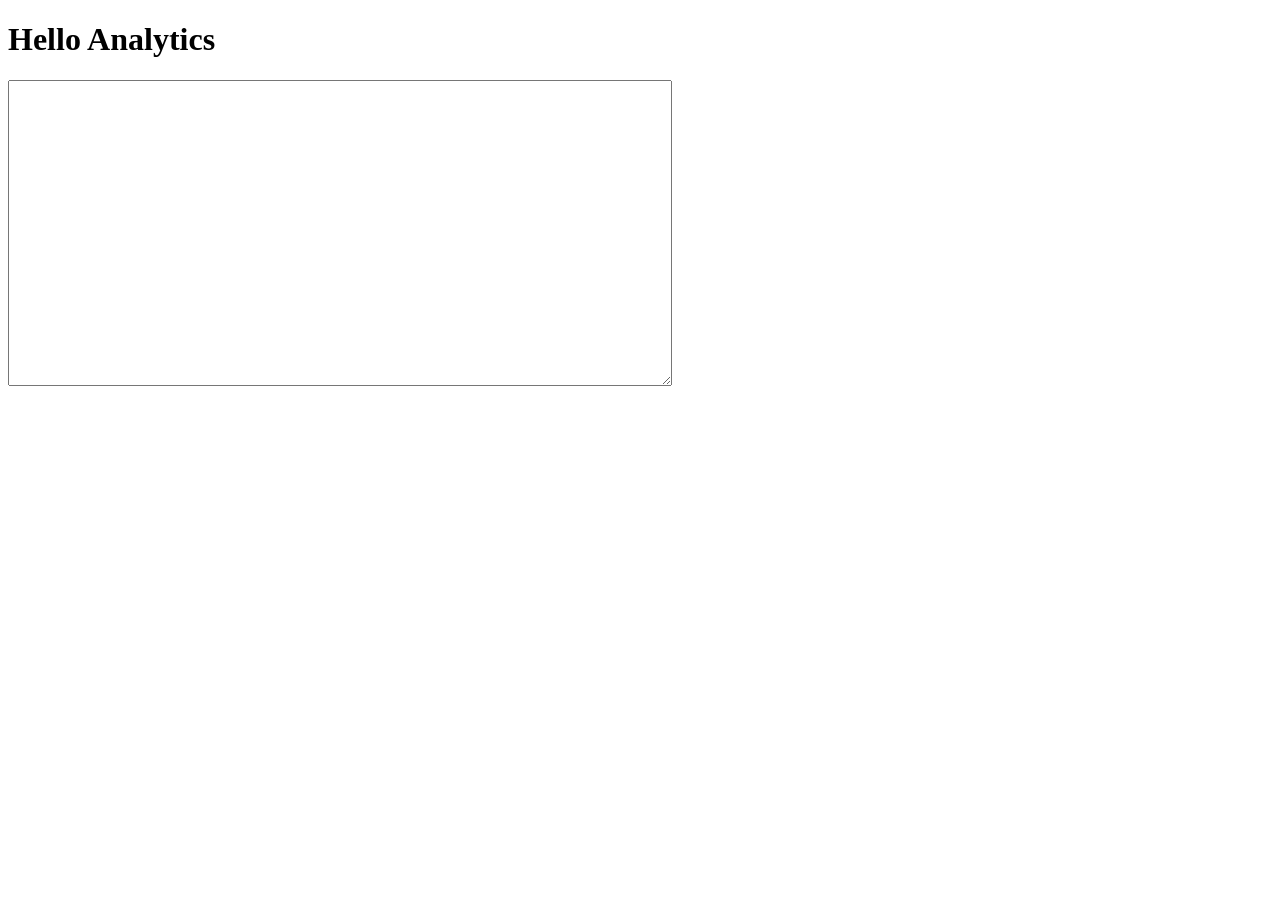
==== index.html @ 00605a52 "change to index" ====
<!DOCTYPE html>
<html>
<head>
  <meta charset="utf-8">
  <title>Hello Analytics - A quickstart guide for JavaScript</title>
</head>
<body>

<button id="auth-button" hidden>Authorize</button>

<h1>Hello Analytics</h1>

<textarea cols="80" rows="20" id="query-output"></textarea>

<script>

  // Replace with your client ID from the developer console.
  var CLIENT_ID = '<YOUR_CLIENT_ID>';

  // Set authorized scope.
  var SCOPES = ['https://www.googleapis.com/auth/analytics.readonly'];


  function authorize(event) {
    // Handles the authorization flow.
    // `immediate` should be false when invoked from the button click.
    var useImmdiate = event ? false : true;
    var authData = {
      client_id: CLIENT_ID,
      scope: SCOPES,
      immediate: useImmdiate
    };

    gapi.auth.authorize(authData, function(response) {
      var authButton = document.getElementById('auth-button');
      if (response.error) {
        authButton.hidden = false;
      }
      else {
        authButton.hidden = true;
        queryAccounts();
      }
    });
  }


function queryAccounts() {
  // Load the Google Analytics client library.
  gapi.client.load('analytics', 'v3').then(function() {

    // Get a list of all Google Analytics accounts for this user
    gapi.client.analytics.management.accounts.list().then(handleAccounts);
  });
}


function handleAccounts(response) {
  // Handles the response from the accounts list method.
  if (response.result.items && response.result.items.length) {
    // Get the first Google Analytics account.
    var firstAccountId = response.result.items[0].id;

    // Query for properties.
    queryProperties(firstAccountId);
  } else {
    console.log('No accounts found for this user.');
  }
}


function queryProperties(accountId) {
  // Get a list of all the properties for the account.
  gapi.client.analytics.management.webproperties.list(
      {'accountId': accountId})
    .then(handleProperties)
    .then(null, function(err) {
      // Log any errors.
      console.log(err);
  });
}


function handleProperties(response) {
  // Handles the response from the webproperties list method.
  if (response.result.items && response.result.items.length) {

    // Get the first Google Analytics account
    var firstAccountId = response.result.items[0].accountId;

    // Get the first property ID
    var firstPropertyId = response.result.items[0].id;

    // Query for Views (Profiles).
    queryProfiles(firstAccountId, firstPropertyId);
  } else {
    console.log('No properties found for this user.');
  }
}


function queryProfiles(accountId, propertyId) {
  // Get a list of all Views (Profiles) for the first property
  // of the first Account.
  gapi.client.analytics.management.profiles.list({
      'accountId': accountId,
      'webPropertyId': propertyId
  })
  .then(handleProfiles)
  .then(null, function(err) {
      // Log any errors.
      console.log(err);
  });
}


function handleProfiles(response) {
  // Handles the response from the profiles list method.
  if (response.result.items && response.result.items.length) {
    // Get the first View (Profile) ID.
    var firstProfileId = response.result.items[0].id;

    // Query the Core Reporting API.
    queryCoreReportingApi(firstProfileId);
  } else {
    console.log('No views (profiles) found for this user.');
  }
}


function queryCoreReportingApi(profileId) {
  // Query the Core Reporting API for the number sessions for
  // the past seven days.
  gapi.client.analytics.data.ga.get({
    'ids': 'ga:' + profileId,
    'start-date': '7daysAgo',
    'end-date': 'today',
    'metrics': 'ga:sessions'
  })
  .then(function(response) {
    var formattedJson = JSON.stringify(response.result, null, 2);
    document.getElementById('query-output').value = formattedJson;
  })
  .then(null, function(err) {
      // Log any errors.
      console.log(err);
  });
}

  // Add an event listener to the 'auth-button'.
  document.getElementById('auth-button').addEventListener('click', authorize);
</script>

<script src="https://apis.google.com/js/client.js?onload=authorize"></script>

</body>
</html>
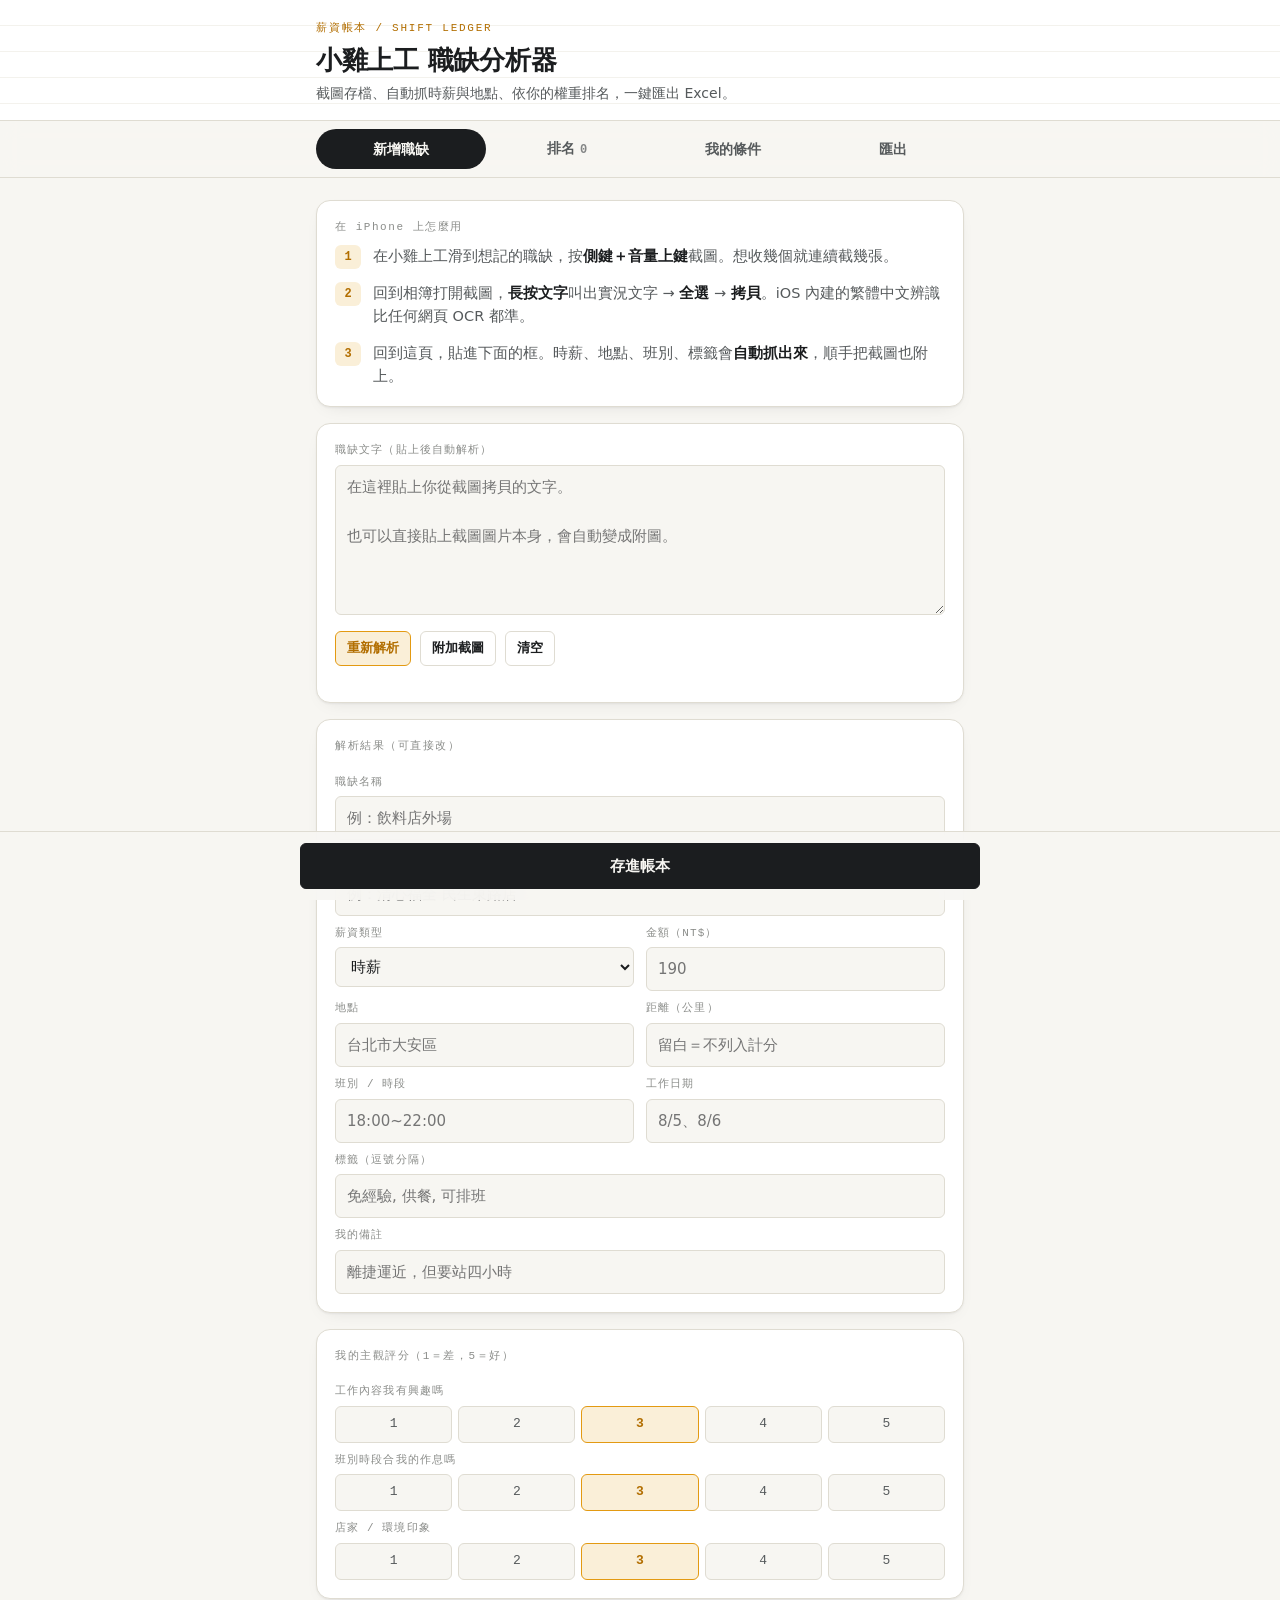
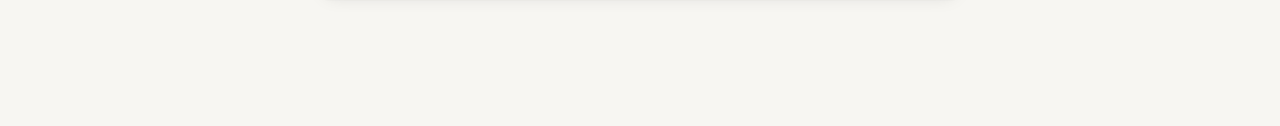
==== commit 81e02c40: "改成可直接部署的獨立網頁，供 GitHub Pages 使用 原本的檔案是為 Artifact 平台寫的片段，沒有 head，直接放到 Pages 上 在 iPhone 會因為缺少 viewport " ====
--- a/index.html
+++ b/index.html
@@ -1,156 +1,1411 @@
-<!DOCTYPE html>
-<html>
+<!doctype html>
+<html lang="zh-Hant">
 <head>
-  <meta charset="utf-8">
-  <title>Hello Analytics - A quickstart guide for JavaScript</title>
+<meta charset="utf-8">
+<!-- 沒有這行，iPhone 會把整頁縮成桌面寬度顯示 -->
+<meta name="viewport" content="width=device-width, initial-scale=1, viewport-fit=cover">
+<title>小雞上工 職缺分析器</title>
+<meta name="description" content="把小雞上工的職缺截圖整理成可排名的清單，一鍵匯出 Excel 與截圖封包。">
+<meta name="color-scheme" content="light dark">
+<meta name="theme-color" content="#F7F6F2" media="(prefers-color-scheme: light)">
+<meta name="theme-color" content="#141517" media="(prefers-color-scheme: dark)">
+<!-- 刻意不加 apple-mobile-web-app-capable：全螢幕模式下 iOS 的檔案下載會失效，
+     而下載 Excel／ZIP 正是這個工具的重點，所以讓它留在 Safari 裡開。 -->
+<link rel="icon" href="data:image/svg+xml,%3Csvg xmlns='http://www.w3.org/2000/svg' viewBox='0 0 100 100'%3E%3Ctext y='.9em' font-size='90'%3E%F0%9F%90%A3%3C/text%3E%3C/svg%3E">
+<style>
+html{background:#F7F6F2}
+@media (prefers-color-scheme:dark){html{background:#141517}}
+/* ============================================================
+   小雞上工 職缺分析器 — 薪資帳本
+   Tokens first; components style through tokens only.
+   ============================================================ */
+:root{
+  /* ground & surfaces — neutrals biased warm toward the amber accent */
+  --paper:#F7F6F2;
+  --surface:#FFFFFF;
+  --surface-2:#EFEDE6;
+  --rule:#DFDCD2;
+  --rule-faint:#EAE7DE;
+
+  /* ink */
+  --ink:#1B1D1F;
+  --ink-2:#565A5C;
+  --ink-3:#8B8D8A;
+
+  /* accent — 蛋黃琥珀 */
+  --accent:#B26E00;        /* text-safe on light ground */
+  --accent-mark:#E39A12;   /* fills, meters */
+  --accent-soft:#FAEFD8;
+
+  /* semantic — reserved for 推薦度狀態, never used as an accent */
+  --good:#2E6E52;
+  --good-soft:#E2EFE8;
+  --warn:#9E5A1C;
+  --warn-soft:#F7E9DA;
+  --crit:#A32820;
+  --crit-soft:#F7E2E0;
+
+  --shadow:0 1px 2px rgba(27,29,31,.05), 0 6px 20px -12px rgba(27,29,31,.18);
+
+  --font-sans:"PingFang TC","Noto Sans TC","Heiti TC",-apple-system,BlinkMacSystemFont,"Segoe UI",system-ui,sans-serif;
+  --font-mono:ui-monospace,"SF Mono",SFMono-Regular,Menlo,"Roboto Mono","Noto Sans Mono",monospace;
+
+  --r-sm:6px; --r-md:10px; --r-lg:14px;
+  --maxw:680px;
+}
+
+@media (prefers-color-scheme:dark){
+  :root{
+    --paper:#141517; --surface:#1B1D20; --surface-2:#23262A;
+    --rule:#31353A; --rule-faint:#26292D;
+    --ink:#EDEBE6; --ink-2:#ADB0B3; --ink-3:#7C807F;
+    --accent:#F2B23F; --accent-mark:#E8A62A; --accent-soft:#382E18;
+    --good:#67BE92; --good-soft:#1D2F27;
+    --warn:#E0964F; --warn-soft:#33271C;
+    --crit:#E0685C; --crit-soft:#33211F;
+    --shadow:0 1px 2px rgba(0,0,0,.4), 0 6px 20px -12px rgba(0,0,0,.6);
+  }
+}
+/* viewer toggle must win in BOTH directions */
+:root[data-theme="dark"]{
+  --paper:#141517; --surface:#1B1D20; --surface-2:#23262A;
+  --rule:#31353A; --rule-faint:#26292D;
+  --ink:#EDEBE6; --ink-2:#ADB0B3; --ink-3:#7C807F;
+  --accent:#F2B23F; --accent-mark:#E8A62A; --accent-soft:#382E18;
+  --good:#67BE92; --good-soft:#1D2F27;
+  --warn:#E0964F; --warn-soft:#33271C;
+  --crit:#E0685C; --crit-soft:#33211F;
+  --shadow:0 1px 2px rgba(0,0,0,.4), 0 6px 20px -12px rgba(0,0,0,.6);
+}
+:root[data-theme="light"]{
+  --paper:#F7F6F2; --surface:#FFFFFF; --surface-2:#EFEDE6;
+  --rule:#DFDCD2; --rule-faint:#EAE7DE;
+  --ink:#1B1D1F; --ink-2:#565A5C; --ink-3:#8B8D8A;
+  --accent:#B26E00; --accent-mark:#E39A12; --accent-soft:#FAEFD8;
+  --good:#2E6E52; --good-soft:#E2EFE8;
+  --warn:#9E5A1C; --warn-soft:#F7E9DA;
+  --crit:#A32820; --crit-soft:#F7E2E0;
+  --shadow:0 1px 2px rgba(27,29,31,.05), 0 6px 20px -12px rgba(27,29,31,.18);
+}
+
+*{box-sizing:border-box}
+/* .btn sets display:inline-flex, which outranks the UA's [hidden]{display:none} */
+[hidden]{display:none !important}
+body{
+  margin:0; background:var(--paper); color:var(--ink);
+  font-family:var(--font-sans); font-size:16px; line-height:1.6;
+  -webkit-text-size-adjust:100%; -webkit-font-smoothing:antialiased;
+}
+h1,h2,h3{text-wrap:balance; margin:0; line-height:1.25; font-weight:700}
+p{margin:0}
+button,input,select,textarea{font:inherit; color:inherit}
+:focus-visible{outline:2px solid var(--accent); outline-offset:2px; border-radius:3px}
+@media (prefers-reduced-motion:reduce){*{animation:none !important; transition:none !important}}
+
+.wrap{max-width:var(--maxw); margin:0 auto; padding:0 16px 128px}
+
+/* ---------- masthead ---------- */
+.masthead{
+  border-bottom:1px solid var(--rule);
+  background:
+    repeating-linear-gradient(to bottom, transparent 0 25px,
+      color-mix(in srgb, var(--rule-faint) 55%, transparent) 25px 26px);
+  background-color:var(--surface);
+}
+.masthead-in{max-width:var(--maxw); margin:0 auto; padding:20px 16px 16px}
+.eyebrow{
+  font-family:var(--font-mono); font-size:11px; letter-spacing:.16em;
+  color:var(--accent); text-transform:uppercase; margin-bottom:6px;
+}
+.masthead h1{font-size:26px; letter-spacing:-.01em}
+.masthead .sub{color:var(--ink-2); font-size:14px; margin-top:6px}
+
+/* ---------- tabs ---------- */
+.tabs{
+  position:sticky; top:0; z-index:20;
+  background:color-mix(in srgb, var(--paper) 88%, transparent);
+  backdrop-filter:saturate(1.4) blur(10px);
+  border-bottom:1px solid var(--rule);
+}
+.tabs-in{
+  max-width:var(--maxw); margin:0 auto; padding:8px 16px;
+  display:flex; gap:4px; overflow-x:auto; scrollbar-width:none;
+}
+.tabs-in::-webkit-scrollbar{display:none}
+.tab{
+  flex:1 0 auto; border:1px solid transparent; background:transparent;
+  color:var(--ink-2); padding:7px 13px; border-radius:999px; cursor:pointer;
+  font-size:14px; font-weight:600; white-space:nowrap; transition:.15s;
+}
+.tab:hover{color:var(--ink)}
+.tab[aria-selected="true"]{background:var(--ink); color:var(--paper)}
+.tab .n{font-family:var(--font-mono); font-size:12px; opacity:.72; margin-left:5px}
+
+.panel{display:none; padding-top:22px}
+.panel.on{display:block}
+
+/* ---------- cards / blocks ---------- */
+.card{
+  background:var(--surface); border:1px solid var(--rule);
+  border-radius:var(--r-lg); padding:18px; box-shadow:var(--shadow);
+}
+.stack{display:flex; flex-direction:column; gap:16px}
+.stack-sm{display:flex; flex-direction:column; gap:9px}
+
+.label{
+  display:block; font-family:var(--font-mono); font-size:11px;
+  letter-spacing:.1em; color:var(--ink-3); margin-bottom:5px;
+}
+.field{
+  width:100%; background:var(--paper); border:1px solid var(--rule);
+  border-radius:var(--r-sm); padding:9px 11px; font-size:15px;
+}
+.field:focus{border-color:var(--accent); background:var(--surface)}
+textarea.field{min-height:150px; resize:vertical; line-height:1.65; font-size:15px}
+.grid2{display:grid; grid-template-columns:1fr 1fr; gap:12px}
+@media (max-width:460px){.grid2{grid-template-columns:1fr}}
+
+/* ---------- buttons ---------- */
+.btn{
+  display:inline-flex; align-items:center; justify-content:center; gap:7px;
+  border:1px solid var(--rule); background:var(--surface); color:var(--ink);
+  padding:10px 16px; border-radius:var(--r-sm); font-size:15px; font-weight:600;
+  cursor:pointer; transition:.15s;
+}
+.btn:hover{border-color:var(--ink-3)}
+.btn:active{transform:translateY(1px)}
+.btn-primary{background:var(--ink); color:var(--paper); border-color:var(--ink)}
+.btn-primary:hover{opacity:.88; border-color:var(--ink)}
+.btn-accent{background:var(--accent-soft); border-color:var(--accent-mark); color:var(--accent)}
+.btn-sm{padding:6px 11px; font-size:13px}
+.btn-danger{color:var(--crit); border-color:var(--rule)}
+.btn-danger:hover{border-color:var(--crit)}
+.btn-row{display:flex; gap:9px; flex-wrap:wrap}
+
+/* ---------- steps (a real sequence, so it's numbered) ---------- */
+.steps{list-style:none; margin:0; padding:0; display:flex; flex-direction:column; gap:13px}
+.steps li{display:grid; grid-template-columns:26px 1fr; gap:12px; align-items:start}
+.steps .num{
+  font-family:var(--font-mono); font-size:12px; font-weight:600;
+  color:var(--accent); background:var(--accent-soft);
+  border-radius:var(--r-sm); text-align:center; padding:3px 0; line-height:1.5;
+}
+.steps .t{font-size:14.5px; color:var(--ink-2)}
+.steps .t b{color:var(--ink); font-weight:650}
+
+/* ---------- summary stat tiles (headline numbers, not charts) ---------- */
+.tiles{display:grid; grid-template-columns:repeat(3,1fr); gap:10px; margin-bottom:18px}
+@media (max-width:460px){.tiles{gap:8px}}
+.tile{
+  background:var(--surface); border:1px solid var(--rule);
+  border-radius:var(--r-md); padding:12px 13px;
+}
+.tile .k{font-family:var(--font-mono); font-size:10.5px; letter-spacing:.09em; color:var(--ink-3)}
+.tile .v{
+  font-family:var(--font-mono); font-variant-numeric:tabular-nums;
+  font-size:clamp(18px,5.4vw,23px); font-weight:600; letter-spacing:-.03em;
+  margin-top:3px; line-height:1.15; white-space:nowrap;
+}
+/* unit gets its own line by design — never left to wrap as an orphan */
+.tile .v .u{
+  display:block; font-family:var(--font-sans); font-size:11px; font-weight:500;
+  color:var(--ink-3); letter-spacing:0; margin-top:2px;
+}
+
+/* ---------- ledger list ---------- */
+.toolbar{
+  display:flex; gap:9px; align-items:center; justify-content:space-between;
+  margin-bottom:10px; flex-wrap:wrap;
+}
+.toolbar .lbl{font-family:var(--font-mono); font-size:11px; letter-spacing:.1em; color:var(--ink-3)}
+.ledger{
+  background:var(--surface); border:1px solid var(--rule);
+  border-radius:var(--r-lg); overflow:hidden;
+}
+.row{
+  display:grid; grid-template-columns:30px 1fr auto; gap:12px;
+  padding:14px 15px; border-bottom:1px solid var(--rule-faint); align-items:start;
+}
+.row:last-child{border-bottom:0}
+.rank{
+  font-family:var(--font-mono); font-variant-numeric:tabular-nums;
+  font-size:13px; color:var(--ink-3); padding-top:2px;
+}
+.row.top .rank{color:var(--accent); font-weight:600}
+.rtitle{font-weight:650; font-size:16px; letter-spacing:-.005em}
+.rco{font-size:13.5px; color:var(--ink-2); margin-top:1px}
+.rmeta{
+  display:flex; flex-wrap:wrap; gap:5px; margin-top:8px;
+  font-family:var(--font-mono); font-size:11.5px; color:var(--ink-2);
+}
+.chip{
+  background:var(--surface-2); border-radius:4px; padding:2px 6px;
+  font-variant-numeric:tabular-nums;
+}
+.chip.tag{background:transparent; border:1px solid var(--rule); color:var(--ink-3)}
+.chip.miss{background:var(--warn-soft); color:var(--warn)}
+
+.right{text-align:right; min-width:104px}
+.rate{
+  font-family:var(--font-mono); font-variant-numeric:tabular-nums;
+  font-size:20px; font-weight:600; letter-spacing:-.02em; line-height:1.2;
+}
+.rate small{font-size:11px; color:var(--ink-3); font-weight:500; display:block; margin-top:1px}
+.score-line{
+  display:flex; align-items:center; justify-content:flex-end; gap:6px; margin-top:8px;
+  font-family:var(--font-mono); font-variant-numeric:tabular-nums; font-size:12px; color:var(--ink-2);
+}
+/* single-series magnitude meter: one hue, thin mark, rounded data end */
+.meter{width:76px; height:6px; background:var(--surface-2); border-radius:3px; overflow:hidden}
+.meter i{display:block; height:100%; background:var(--accent-mark); border-radius:3px}
+.pill{
+  display:inline-block; font-family:var(--font-mono); font-size:10.5px;
+  letter-spacing:.06em; padding:2px 7px; border-radius:999px; margin-top:8px;
+}
+.pill.p-good{background:var(--good-soft); color:var(--good)}
+.pill.p-mid{background:var(--warn-soft); color:var(--warn)}
+.pill.p-low{background:var(--surface-2); color:var(--ink-3)}
+
+/* text actions, not three heavy buttons — the list is the thing being read */
+.rowact{
+  grid-column:1/-1; display:flex; align-items:center; gap:18px;
+  margin-top:10px; padding-top:9px; border-top:1px dashed var(--rule-faint);
+}
+.rowact button{
+  background:none; border:0; cursor:pointer; font-size:13px; font-weight:600;
+  color:var(--ink-3); padding:7px 3px; margin:-7px 0;   /* keeps a ~30px tap target */
+}
+.rowact button:hover{color:var(--ink)}
+.rowact button[data-act="del"]{margin-left:auto}
+.rowact button[data-act="del"]:hover{color:var(--crit)}
+.detail{
+  grid-column:1/-1; margin-top:11px; padding-top:12px;
+  border-top:1px dashed var(--rule); display:none;
+}
+.detail.on{display:block}
+.detail dl{display:grid; grid-template-columns:auto 1fr; gap:5px 14px; margin:0; font-size:14px}
+.detail dt{font-family:var(--font-mono); font-size:11px; letter-spacing:.08em; color:var(--ink-3); padding-top:4px}
+.detail dd{margin:0}
+.detail .raw{
+  margin-top:11px; background:var(--paper); border:1px solid var(--rule);
+  border-radius:var(--r-sm); padding:10px; font-size:12.5px; color:var(--ink-2);
+  white-space:pre-wrap; max-height:190px; overflow:auto;
+}
+.shot{
+  margin-top:11px; border:1px solid var(--rule); border-radius:var(--r-sm);
+  max-width:190px; display:block; cursor:zoom-in;
+}
+
+/* ---------- weights ---------- */
+.wrow{display:grid; grid-template-columns:1fr 116px 46px; gap:11px; align-items:center; padding:9px 0}
+.wrow + .wrow{border-top:1px solid var(--rule-faint)}
+.wrow .nm{font-size:14.5px}
+.wrow .nm em{display:block; font-style:normal; font-size:12px; color:var(--ink-3); margin-top:1px}
+.wrow output{
+  font-family:var(--font-mono); font-variant-numeric:tabular-nums;
+  font-size:13px; text-align:right; color:var(--ink-2);
+}
+input[type=range]{width:100%; accent-color:var(--accent-mark)}
+@media (max-width:460px){.wrow{grid-template-columns:1fr 92px 40px; gap:8px}}
+
+/* ---------- self-rating chips ---------- */
+.rate5{display:flex; gap:6px}
+.rate5 button{
+  flex:1; border:1px solid var(--rule); background:var(--paper); border-radius:var(--r-sm);
+  padding:7px 0; font-family:var(--font-mono); font-size:13px; cursor:pointer; color:var(--ink-2);
+}
+.rate5 button[aria-pressed="true"]{background:var(--accent-soft); border-color:var(--accent-mark); color:var(--accent); font-weight:600}
+
+/* ---------- misc ---------- */
+.note{font-size:13px; color:var(--ink-3); line-height:1.6}
+.hr{height:1px; background:var(--rule); border:0; margin:4px 0}
+.empty{text-align:center; padding:40px 18px; color:var(--ink-2)}
+.empty h3{font-size:17px; margin-bottom:7px}
+.sect-h{
+  font-family:var(--font-mono); font-size:11px; letter-spacing:.14em;
+  color:var(--ink-3); margin-bottom:9px;
+}
+.toast{
+  position:fixed; left:50%; bottom:22px; transform:translateX(-50%);
+  background:var(--ink); color:var(--paper); padding:10px 18px; border-radius:999px;
+  font-size:14px; z-index:80; opacity:0; pointer-events:none; transition:opacity .2s;
+  max-width:calc(100% - 32px); text-align:center;
+}
+.toast.on{opacity:1}
+.thumbs{display:flex; gap:8px; flex-wrap:wrap; margin-top:9px}
+.thumbs figure{margin:0; position:relative}
+.thumbs img{height:82px; border-radius:var(--r-sm); border:1px solid var(--rule); display:block}
+.thumbs button{
+  position:absolute; top:3px; right:3px; width:21px; height:21px; border-radius:50%;
+  border:0; background:var(--ink); color:var(--paper); font-size:13px; line-height:1; cursor:pointer;
+}
+.lightbox{
+  position:fixed; inset:0; background:rgba(10,10,12,.92); z-index:90;
+  display:none; align-items:center; justify-content:center; padding:18px; cursor:zoom-out;
+}
+.lightbox.on{display:flex}
+.lightbox img{max-width:100%; max-height:100%; border-radius:var(--r-sm)}
+.bar{
+  position:fixed; left:0; right:0; bottom:0; z-index:30;
+  background:color-mix(in srgb, var(--paper) 92%, transparent);
+  backdrop-filter:blur(10px); border-top:1px solid var(--rule); padding:11px 16px;
+}
+.bar-in{max-width:var(--maxw); margin:0 auto; display:flex; gap:9px}
+.bar .btn{flex:1}
+.tblwrap{overflow-x:auto; border:1px solid var(--rule); border-radius:var(--r-md)}
+table{border-collapse:collapse; width:100%; font-size:13px}
+th,td{padding:7px 10px; text-align:left; border-bottom:1px solid var(--rule-faint); white-space:nowrap}
+th{font-family:var(--font-mono); font-size:10.5px; letter-spacing:.08em; color:var(--ink-3); background:var(--surface-2)}
+td.num{font-family:var(--font-mono); font-variant-numeric:tabular-nums; text-align:right}
+</style>
 </head>
 <body>
 
-<button id="auth-button" hidden>Authorize</button>
-
-<h1>Hello Analytics</h1>
-
-<textarea cols="80" rows="20" id="query-output"></textarea>
+<header class="masthead">
+  <div class="masthead-in">
+    <div class="eyebrow">薪資帳本 / SHIFT LEDGER</div>
+    <h1>小雞上工 職缺分析器</h1>
+    <p class="sub">截圖存檔、自動抓時薪與地點、依你的權重排名，一鍵匯出 Excel。</p>
+  </div>
+</header>
+
+<nav class="tabs">
+  <div class="tabs-in" role="tablist">
+    <button class="tab" role="tab" aria-selected="true" data-p="add">新增職缺</button>
+    <button class="tab" role="tab" aria-selected="false" data-p="list">排名<span class="n" id="tabCount">0</span></button>
+    <button class="tab" role="tab" aria-selected="false" data-p="weights">我的條件</button>
+    <button class="tab" role="tab" aria-selected="false" data-p="export">匯出</button>
+  </div>
+</nav>
+
+<main class="wrap">
+
+<!-- ===================== 新增 ===================== -->
+<section class="panel on" id="p-add">
+  <div class="stack">
+    <div class="card">
+      <div class="sect-h">在 iPhone 上怎麼用</div>
+      <ol class="steps">
+        <li><span class="num">1</span><span class="t">在小雞上工滑到想記的職缺，按<b>側鍵＋音量上鍵</b>截圖。想收幾個就連續截幾張。</span></li>
+        <li><span class="num">2</span><span class="t">回到相簿打開截圖，<b>長按文字</b>叫出實況文字 → <b>全選</b> → <b>拷貝</b>。iOS 內建的繁體中文辨識比任何網頁 OCR 都準。</span></li>
+        <li><span class="num">3</span><span class="t">回到這頁，貼進下面的框。時薪、地點、班別、標籤會<b>自動抓出來</b>，順手把截圖也附上。</span></li>
+      </ol>
+    </div>
+
+    <div class="card stack-sm">
+      <div>
+        <label class="label" for="raw">職缺文字（貼上後自動解析）</label>
+        <textarea class="field" id="raw" placeholder="在這裡貼上你從截圖拷貝的文字。&#10;&#10;也可以直接貼上截圖圖片本身，會自動變成附圖。"></textarea>
+      </div>
+      <div class="btn-row">
+        <button class="btn btn-accent btn-sm" id="btnParse">重新解析</button>
+        <button class="btn btn-sm" id="btnPickImg">附加截圖</button>
+        <button class="btn btn-sm" id="btnClear">清空</button>
+        <input type="file" id="imgInput" accept="image/*" multiple hidden>
+      </div>
+      <div class="thumbs" id="thumbs"></div>
+    </div>
+
+    <div class="card stack-sm">
+      <div class="sect-h">解析結果（可直接改）</div>
+      <div>
+        <label class="label" for="f_title">職缺名稱</label>
+        <input class="field" id="f_title" placeholder="例：飲料店外場">
+      </div>
+      <div>
+        <label class="label" for="f_company">店家 / 公司</label>
+        <input class="field" id="f_company" placeholder="例：清心福全 民生東路店">
+      </div>
+      <div class="grid2">
+        <div>
+          <label class="label" for="f_payType">薪資類型</label>
+          <select class="field" id="f_payType">
+            <option value="hourly">時薪</option>
+            <option value="daily">日薪</option>
+            <option value="monthly">月薪</option>
+            <option value="piece">論件 / 其他</option>
+            <option value="negotiable">面議 / 未寫</option>
+          </select>
+        </div>
+        <div>
+          <label class="label" for="f_pay">金額（NT$）</label>
+          <input class="field" id="f_pay" type="number" inputmode="numeric" placeholder="190">
+        </div>
+      </div>
+      <div class="grid2">
+        <div>
+          <label class="label" for="f_location">地點</label>
+          <input class="field" id="f_location" placeholder="台北市大安區">
+        </div>
+        <div>
+          <label class="label" for="f_distance">距離（公里）</label>
+          <input class="field" id="f_distance" type="number" step="0.1" inputmode="decimal" placeholder="留白＝不列入計分">
+        </div>
+      </div>
+      <div class="grid2">
+        <div>
+          <label class="label" for="f_shift">班別 / 時段</label>
+          <input class="field" id="f_shift" placeholder="18:00~22:00">
+        </div>
+        <div>
+          <label class="label" for="f_dates">工作日期</label>
+          <input class="field" id="f_dates" placeholder="8/5、8/6">
+        </div>
+      </div>
+      <div>
+        <label class="label" for="f_tags">標籤（逗號分隔）</label>
+        <input class="field" id="f_tags" placeholder="免經驗, 供餐, 可排班">
+      </div>
+      <div>
+        <label class="label" for="f_note">我的備註</label>
+        <input class="field" id="f_note" placeholder="離捷運近，但要站四小時">
+      </div>
+    </div>
+
+    <div class="card stack-sm">
+      <div class="sect-h">我的主觀評分（1＝差，5＝好）</div>
+      <div>
+        <span class="label">工作內容我有興趣嗎</span>
+        <div class="rate5" data-rate="interest"></div>
+      </div>
+      <div>
+        <span class="label">班別時段合我的作息嗎</span>
+        <div class="rate5" data-rate="shiftFit"></div>
+      </div>
+      <div>
+        <span class="label">店家 / 環境印象</span>
+        <div class="rate5" data-rate="impression"></div>
+      </div>
+    </div>
+  </div>
+
+  <div class="bar">
+    <div class="bar-in">
+      <button class="btn" id="btnCancelEdit" hidden>取消編輯</button>
+      <button class="btn btn-primary" id="btnSave">存進帳本</button>
+    </div>
+  </div>
+</section>
+
+<!-- ===================== 排名 ===================== -->
+<section class="panel" id="p-list">
+  <div class="tiles">
+    <div class="tile"><div class="k">職缺數</div><div class="v" id="tCount">0</div></div>
+    <div class="tile"><div class="k">平均換算時薪</div><div class="v" id="tAvg">—</div></div>
+    <div class="tile"><div class="k">最高換算時薪</div><div class="v" id="tMax">—</div></div>
+  </div>
+
+  <div class="toolbar">
+    <span class="lbl">排序依據</span>
+    <select class="field" id="sortBy" style="width:auto; padding:6px 10px; font-size:14px">
+      <option value="score">總分（高→低）</option>
+      <option value="pay">換算時薪（高→低）</option>
+      <option value="dist">距離（近→遠）</option>
+      <option value="new">加入時間（新→舊）</option>
+    </select>
+  </div>
+
+  <div class="ledger" id="ledger"></div>
+</section>
+
+<!-- ===================== 條件 ===================== -->
+<section class="panel" id="p-weights">
+  <div class="stack">
+    <div class="card">
+      <div class="sect-h">計分權重</div>
+      <p class="note" style="margin-bottom:8px">拉高你在意的項目。分數是各項目的加權平均，某個項目沒資料時就從分母裡拿掉，不會拿假資料湊分。</p>
+      <div id="weights"></div>
+    </div>
+
+    <div class="card stack-sm">
+      <div class="sect-h">計分基準</div>
+      <div class="grid2">
+        <div>
+          <label class="label" for="s_base">基本時薪基準（NT$）</label>
+          <input class="field" id="s_base" type="number" inputmode="numeric">
+          <p class="note" style="margin-top:5px">等於這個數字＝薪資 0 分。請自行對照當年度法定基本工資調整。</p>
+        </div>
+        <div>
+          <label class="label" for="s_target">理想時薪（NT$）</label>
+          <input class="field" id="s_target" type="number" inputmode="numeric">
+          <p class="note" style="margin-top:5px">達到這個數字＝薪資滿分。</p>
+        </div>
+      </div>
+      <div>
+        <label class="label" for="s_maxkm">可接受最遠距離（公里）</label>
+        <input class="field" id="s_maxkm" type="number" step="0.5" inputmode="decimal">
+        <p class="note" style="margin-top:5px">0 公里＝距離滿分，超過這個數字＝0 分。</p>
+      </div>
+      <div>
+        <label class="label" for="s_hrsday">日薪換算工時（小時）</label>
+        <input class="field" id="s_hrsday" type="number" step="0.5" inputmode="decimal">
+        <p class="note" style="margin-top:5px">日薪 ÷ 這個時數＝換算時薪。月薪固定除以 174 小時。</p>
+      </div>
+    </div>
+  </div>
+</section>
+
+<!-- ===================== 匯出 ===================== -->
+<section class="panel" id="p-export">
+  <div class="stack">
+    <div class="card stack-sm">
+      <div class="sect-h">下載</div>
+      <p class="note">完整封包最實用：一個 ZIP 裡面同時有 Excel 表和你所有原始截圖，解壓縮就能一起看。在 iPhone 上會存進「檔案」App。</p>
+      <div class="btn-row">
+        <button class="btn btn-primary" id="btnZip">完整封包 .zip（Excel＋截圖）</button>
+        <button class="btn" id="btnXlsx">只要 Excel .xlsx</button>
+        <button class="btn" id="btnCsv">只要 CSV</button>
+      </div>
+      <hr class="hr">
+      <div class="btn-row">
+        <button class="btn btn-sm" id="btnBackup">備份資料 .json</button>
+        <button class="btn btn-sm" id="btnRestore">還原備份</button>
+        <input type="file" id="restoreInput" accept="application/json,.json" hidden>
+      </div>
+      <p class="note" id="storageNote"></p>
+    </div>
+
+    <div class="card">
+      <div class="sect-h">Excel 內容預覽</div>
+      <div class="tblwrap"><table id="preview"></table></div>
+    </div>
+
+    <div class="card">
+      <div class="sect-h">資料存在哪裡</div>
+      <p class="note">全部存在這支手機的瀏覽器裡，沒有任何東西上傳。清除 Safari 網站資料會一起被刪掉，所以重要的話請按上面的「完整封包」或「備份資料」存一份到檔案 App。</p>
+      <div class="btn-row" style="margin-top:11px">
+        <button class="btn btn-danger btn-sm" id="btnWipe">清空所有職缺</button>
+      </div>
+    </div>
+  </div>
+</section>
+
+</main>
+
+<div class="toast" id="toast" role="status" aria-live="polite"></div>
+<div class="lightbox" id="lightbox"><img alt="截圖放大" id="lightboxImg"></div>
 
 <script>
-
-  // Replace with your client ID from the developer console.
-  var CLIENT_ID = '<YOUR_CLIENT_ID>';
-
-  // Set authorized scope.
-  var SCOPES = ['https://www.googleapis.com/auth/analytics.readonly'];
-
-
-  function authorize(event) {
-    // Handles the authorization flow.
-    // `immediate` should be false when invoked from the button click.
-    var useImmdiate = event ? false : true;
-    var authData = {
-      client_id: CLIENT_ID,
-      scope: SCOPES,
-      immediate: useImmdiate
+"use strict";
+/* ============================================================
+   Storage: metadata in localStorage, screenshots in IndexedDB
+   ============================================================ */
+const LS_JOBS = "xiaoji.jobs.v1", LS_CFG = "xiaoji.cfg.v1";
+
+const DB = (() => {
+  let p;
+  const open = () => p || (p = new Promise((res, rej) => {
+    const r = indexedDB.open("xiaoji-shots", 1);
+    r.onupgradeneeded = () => r.result.createObjectStore("shots");
+    r.onsuccess = () => res(r.result);
+    r.onerror = () => rej(r.error);
+  }));
+  const tx = async (mode, fn) => {
+    const db = await open();
+    return new Promise((res, rej) => {
+      const t = db.transaction("shots", mode), s = t.objectStore("shots");
+      const req = fn(s);
+      t.oncomplete = () => res(req && req.result);
+      t.onerror = () => rej(t.error);
+    });
+  };
+  return {
+    put: (k, v) => tx("readwrite", s => s.put(v, k)),
+    get: (k) => tx("readonly", s => s.get(k)),
+    del: (k) => tx("readwrite", s => s.delete(k)),
+    clear: () => tx("readwrite", s => s.clear()),
+  };
+})();
+
+const DEFAULT_CFG = {
+  weights: { pay: 35, distance: 25, interest: 20, shiftFit: 15, impression: 5 },
+  baseWage: 190, targetWage: 250, maxKm: 12, hoursPerDay: 8,
+};
+const WEIGHT_META = [
+  ["pay",        "薪資水準",   "換算成時薪後比較"],
+  ["distance",   "通勤距離",   "越近分數越高"],
+  ["interest",   "內容興趣",   "你自己的 1–5 評分"],
+  ["shiftFit",   "班別合適",   "你自己的 1–5 評分"],
+  ["impression", "店家印象",   "你自己的 1–5 評分"],
+];
+
+let jobs = [], cfg = { ...DEFAULT_CFG };
+let pendingShots = [];   // {id, blob, url, name}
+let editingId = null;
+let selfRating = { interest: 3, shiftFit: 3, impression: 3 };
+
+function loadState() {
+  try { jobs = JSON.parse(localStorage.getItem(LS_JOBS) || "[]"); } catch { jobs = []; }
+  try {
+    const c = JSON.parse(localStorage.getItem(LS_CFG) || "{}");
+    cfg = { ...DEFAULT_CFG, ...c, weights: { ...DEFAULT_CFG.weights, ...(c.weights || {}) } };
+  } catch { cfg = { ...DEFAULT_CFG }; }
+}
+function saveJobs() { localStorage.setItem(LS_JOBS, JSON.stringify(jobs)); }
+function saveCfg() { localStorage.setItem(LS_CFG, JSON.stringify(cfg)); }
+
+/* ============================================================
+   Parsing — tuned for 小雞上工 listing text
+   ============================================================ */
+const CITIES = "台北市|臺北市|新北市|基隆市|桃園市|新竹市|新竹縣|苗栗縣|台中市|臺中市|彰化縣|南投縣|雲林縣|嘉義市|嘉義縣|台南市|臺南市|高雄市|屏東縣|宜蘭縣|花蓮縣|台東縣|臺東縣|澎湖縣|金門縣|連江縣";
+/* 只收能區分職缺好壞的字；「打工/兼職/工讀」這種每則都有的字不列入 */
+const TAG_WORDS = ["免經驗","無經驗可","可排班","彈性排班","供餐","包吃","供宿","包住","日領","週領","月領","當日領","現領","學生可","高中生可","大學生可","急徵","短期","長期","輪班","需自備","免費停車","有勞健保","勞健保","可久任","男女不拘","限女","限男"];
+
+function toNum(s) { return Number(String(s).replace(/[, ]/g, "")); }
+
+function parseText(text) {
+  const out = { title:"", company:"", payType:"negotiable", pay:null, location:"", distance:null, shift:"", dates:"", tags:[] };
+  if (!text || !text.trim()) return out;
+  const lines = text.split(/\r?\n/).map(l => l.trim()).filter(Boolean);
+
+  /* --- 薪資 --- */
+  const payPatterns = [
+    [/時薪[^\d]{0,8}([\d,]+)/, "hourly"],
+    [/日薪[^\d]{0,8}([\d,]+)/, "daily"],
+    [/月薪[^\d]{0,8}([\d,]+)/, "monthly"],
+    [/([\d,]+)\s*元\s*\/?\s*(?:小?時)/, "hourly"],
+    [/([\d,]+)\s*元\s*\/?\s*(?:日|天)/, "daily"],
+    [/([\d,]+)\s*元\s*\/?\s*月/, "monthly"],
+    [/\$\s*([\d,]+)\s*\/\s*(?:小?時|hr)/i, "hourly"],
+    [/\$\s*([\d,]+)\s*\/\s*(?:日|天|day)/i, "daily"],
+    [/\$\s*([\d,]+)\s*\/\s*(?:月|mo)/i, "monthly"],
+  ];
+  for (const [re, type] of payPatterns) {
+    const m = text.match(re);
+    if (m) { const n = toNum(m[1]); if (n > 0) { out.payType = type; out.pay = n; break; } }
+  }
+  if (out.pay == null) {
+    if (/論件|按件|抽成/.test(text)) out.payType = "piece";
+    else if (/面議/.test(text)) out.payType = "negotiable";
+    else {
+      const m = text.match(/\$\s*([\d,]+)/);
+      if (m) {
+        const n = toNum(m[1]);
+        // 小雞上工 常見時薪落在 3 位數；4 位數多半是日薪
+        if (n >= 100 && n < 1000) { out.payType = "hourly"; out.pay = n; }
+        else if (n >= 1000 && n < 10000) { out.payType = "daily"; out.pay = n; }
+        else if (n >= 10000) { out.payType = "monthly"; out.pay = n; }
+      }
+    }
+  }
+
+  /* --- 地點 --- */
+  const loc = text.match(new RegExp("(" + CITIES + ")\\s*([\\u4e00-\\u9fa5]{1,3}[區鄉鎮市])?"));
+  if (loc) out.location = (loc[1] + (loc[2] || "")).trim();
+  else {
+    const mrt = text.match(/([一-龥A-Za-z0-9]{2,8})站/);
+    if (mrt) out.location = mrt[0];
+  }
+
+  /* --- 距離 --- */
+  const dkm = text.match(/([\d.]+)\s*(?:公里|km|KM|Km)/);
+  if (dkm) out.distance = parseFloat(dkm[1]);
+  else {
+    const dm = text.match(/([\d,]+)\s*(?:公尺|m\b)/);
+    if (dm) out.distance = Math.round(toNum(dm[1])) / 1000;
+  }
+
+  /* --- 時段（含全形冒號與波浪號）--- */
+  const DASH = "[~\\-–—〜～至到]";
+  const times = text.match(new RegExp("\\d{1,2}[:：]\\d{2}\\s*" + DASH + "\\s*\\d{1,2}[:：]\\d{2}", "g"));
+  if (times) out.shift = [...new Set(times)].join("、").replace(/：/g, ":");
+
+  /* --- 日期：先取完整日期，再從剩下的文字找 M/D，才不會重複抓到同一個日期 --- */
+  const full = text.match(/\d{4}[\/\-.]\d{1,2}[\/\-.]\d{1,2}/g) || [];
+  let rest = text;
+  full.forEach(f => { rest = rest.split(f).join(" "); });
+  const short = rest.match(/(?<![\d:：])\d{1,2}\/\d{1,2}(?![\d\/])/g) || [];
+  const ds = [...new Set([...full, ...short])];
+  if (ds.length) out.dates = ds.slice(0, 8).join("、");
+
+  /* --- 標籤：丟掉被其他標籤包住的字（有勞健保 vs 勞健保）--- */
+  const hits = [...new Set(TAG_WORDS.filter(t => text.includes(t)))];
+  out.tags = hits.filter(t => !hits.some(o => o !== t && o.includes(t)));
+
+  /* --- 職缺名稱 / 店家 --- */
+  /* 小雞上工 的卡片幾乎都是「職缺名稱」開頭，所以第一個乾淨的行就是職稱，
+     店家再從其餘行裡找。反過來猜會把「門市儲備幹部」誤判成店名。 */
+  const noisy = new RegExp(
+    "^(NT\\$|\\$|時薪|日薪|月薪|面議|論件|立即|應徵|收藏|分享|報名|距離|已有|徵才|檢舉|地圖|導航)" +
+    "|^(" + CITIES + ")" +
+    "|^\\d{1,2}[:：]\\d{2}" +
+    "|^\\d{1,4}[\\/\\-.]\\d{1,2}" +
+    "|^[\\d.,]+\\s*(公里|公尺|km|m)\\b"
+  );
+  const cand = lines.filter(l => l.length <= 30 && !noisy.test(l));
+  const coRe = /(公司|有限|股份|工作室|企業|商行|分店|餐廳|超商|飲料|咖啡|診所|集團|事業|行銷|科技|門市|店)/;
+  out.title = (cand[0] || lines[0] || "").slice(0, 40);
+  out.company = (cand.slice(1).find(l => coRe.test(l)) || "").slice(0, 40);
+
+  return out;
+}
+
+/* ============================================================
+   Scoring
+   ============================================================ */
+function hourlyEquiv(job) {
+  if (job.pay == null || !job.pay) return null;
+  if (job.payType === "hourly") return job.pay;
+  if (job.payType === "daily") return cfg.hoursPerDay > 0 ? job.pay / cfg.hoursPerDay : null;
+  if (job.payType === "monthly") return job.pay / 174;
+  return null;
+}
+const clamp01 = v => Math.max(0, Math.min(1, v));
+
+function scoreJob(job) {
+  const parts = [];
+  const h = hourlyEquiv(job);
+  if (h != null) {
+    const span = cfg.targetWage - cfg.baseWage;
+    parts.push(["pay", span > 0 ? clamp01((h - cfg.baseWage) / span) * 100 : (h >= cfg.targetWage ? 100 : 0)]);
+  }
+  if (job.distance != null && !Number.isNaN(job.distance)) {
+    parts.push(["distance", cfg.maxKm > 0 ? clamp01(1 - job.distance / cfg.maxKm) * 100 : 100]);
+  }
+  for (const k of ["interest", "shiftFit", "impression"]) {
+    const v = job[k];
+    if (v != null) parts.push([k, ((v - 1) / 4) * 100]);
+  }
+  let num = 0, den = 0;
+  for (const [k, s] of parts) { const w = cfg.weights[k] || 0; num += w * s; den += w; }
+  return {
+    total: den > 0 ? Math.round(num / den) : 0,
+    hourly: h,
+    missing: [h == null ? "薪資未知" : null, (job.distance == null || Number.isNaN(job.distance)) ? "距離未填" : null].filter(Boolean),
+  };
+}
+
+/* ============================================================
+   Rendering
+   ============================================================ */
+const $ = s => document.querySelector(s);
+const $$ = s => [...document.querySelectorAll(s)];
+const esc = s => String(s ?? "").replace(/[&<>"']/g, c => ({ "&":"&amp;","<":"&lt;",">":"&gt;",'"':"&quot;","'":"&#39;" }[c]));
+const nt = n => "NT$" + Math.round(n).toLocaleString("en-US");
+
+let toastTimer;
+function toast(msg) {
+  const t = $("#toast"); t.textContent = msg; t.classList.add("on");
+  clearTimeout(toastTimer); toastTimer = setTimeout(() => t.classList.remove("on"), 2200);
+}
+
+const PAY_LABEL = { hourly:"時薪", daily:"日薪", monthly:"月薪", piece:"論件", negotiable:"面議" };
+
+function decorated() {
+  const list = jobs.map(j => ({ ...j, _s: scoreJob(j) }));
+  const by = $("#sortBy").value;
+  const cmp = {
+    score: (a, b) => b._s.total - a._s.total,
+    pay:   (a, b) => (b._s.hourly ?? -1) - (a._s.hourly ?? -1),
+    dist:  (a, b) => (a.distance ?? 1e9) - (b.distance ?? 1e9),
+    new:   (a, b) => b.createdAt - a.createdAt,
+  }[by];
+  return list.sort(cmp);
+}
+
+function renderList() {
+  const list = decorated();
+  $("#tabCount").textContent = jobs.length;
+
+  const hs = list.map(j => j._s.hourly).filter(v => v != null);
+  const unit = `<span class="u">每小時</span>`;
+  $("#tAvg").innerHTML = hs.length ? nt(hs.reduce((a, b) => a + b, 0) / hs.length) + unit : "—";
+  $("#tMax").innerHTML = hs.length ? nt(Math.max(...hs)) + unit : "—";
+  $("#tCount").innerHTML = jobs.length + `<span class="u">筆</span>`;
+
+  const el = $("#ledger");
+  if (!list.length) {
+    el.innerHTML = `<div class="empty">
+      <h3>帳本還是空的</h3>
+      <p class="note">先到「新增職缺」貼一筆進來。想先看看長什麼樣子，可以載入三筆範例。</p>
+      <div class="btn-row" style="justify-content:center; margin-top:14px"><button class="btn btn-sm" id="btnDemo">載入範例資料</button></div>
+    </div>`;
+    $("#btnDemo").onclick = loadDemo;
+    return;
+  }
+
+  el.innerHTML = list.map((j, i) => {
+    const s = j._s;
+    const pill = s.total >= 75 ? ["p-good", "推薦"] : s.total >= 55 ? ["p-mid", "可考慮"] : ["p-low", "再看看"];
+    const meta = [];
+    if (j.location) meta.push(`<span class="chip">${esc(j.location)}</span>`);
+    if (j.distance != null) meta.push(`<span class="chip">${j.distance} km</span>`);
+    if (j.shift) meta.push(`<span class="chip">${esc(j.shift)}</span>`);
+    if (j.dates) meta.push(`<span class="chip">${esc(j.dates)}</span>`);
+    (j.tags || []).slice(0, 4).forEach(t => meta.push(`<span class="chip tag">${esc(t)}</span>`));
+    s.missing.forEach(m => meta.push(`<span class="chip miss">${esc(m)}</span>`));
+
+    const payTxt = j.pay != null
+      ? `${nt(j.pay)}<small>${PAY_LABEL[j.payType] || ""}${s.hourly != null && j.payType !== "hourly" ? " ・換算 " + nt(s.hourly) + "/時" : ""}</small>`
+      : `<span style="font-size:15px;color:var(--ink-3)">${PAY_LABEL[j.payType] || "未寫"}</span>`;
+
+    return `<article class="row ${i === 0 ? "top" : ""}" data-id="${j.id}">
+      <div class="rank">${String(i + 1).padStart(2, "0")}</div>
+      <div>
+        <div class="rtitle">${esc(j.title || "（未命名職缺）")}</div>
+        ${j.company ? `<div class="rco">${esc(j.company)}</div>` : ""}
+        <div class="rmeta">${meta.join("")}</div>
+      </div>
+      <div class="right">
+        <div class="rate">${payTxt}</div>
+        <div class="score-line"><span class="meter"><i style="width:${s.total}%"></i></span><b>${s.total}</b></div>
+        <span class="pill ${pill[0]}">${pill[1]}</span>
+      </div>
+      <div class="rowact">
+        <button type="button" data-act="detail">明細</button>
+        <button type="button" data-act="edit">編輯</button>
+        <button type="button" data-act="del">刪除</button>
+      </div>
+      <div class="detail" data-detail>
+        <dl>
+          <dt>薪資</dt><dd>${j.pay != null ? PAY_LABEL[j.payType] + " " + nt(j.pay) : PAY_LABEL[j.payType]}</dd>
+          <dt>換算時薪</dt><dd>${s.hourly != null ? nt(s.hourly) : "—"}</dd>
+          <dt>地點</dt><dd>${esc(j.location || "—")}</dd>
+          <dt>距離</dt><dd>${j.distance != null ? j.distance + " 公里" : "—"}</dd>
+          <dt>班別</dt><dd>${esc(j.shift || "—")}</dd>
+          <dt>日期</dt><dd>${esc(j.dates || "—")}</dd>
+          <dt>標籤</dt><dd>${esc((j.tags || []).join("、") || "—")}</dd>
+          <dt>自評</dt><dd>興趣 ${j.interest}／5・班別 ${j.shiftFit}／5・印象 ${j.impression}／5</dd>
+          <dt>備註</dt><dd>${esc(j.note || "—")}</dd>
+          <dt>建檔</dt><dd>${new Date(j.createdAt).toLocaleString("zh-TW")}</dd>
+        </dl>
+        <div data-shots></div>
+        ${j.rawText ? `<div class="raw">${esc(j.rawText)}</div>` : ""}
+      </div>
+    </article>`;
+  }).join("");
+}
+
+$("#ledger").addEventListener("click", async (e) => {
+  const btn = e.target.closest("button[data-act]"); if (!btn) return;
+  const row = btn.closest(".row"), id = row.dataset.id;
+  const act = btn.dataset.act;
+  if (act === "del") {
+    const j = jobs.find(x => x.id === id);
+    if (!confirm(`確定刪除「${j?.title || "這筆職缺"}」？截圖也會一起刪掉。`)) return;
+    for (const sid of (j?.shots || [])) await DB.del(sid).catch(() => {});
+    jobs = jobs.filter(x => x.id !== id); saveJobs(); renderList(); renderPreview(); updateStorage();
+    toast("已刪除");
+  } else if (act === "edit") {
+    startEdit(id);
+  } else if (act === "detail") {
+    const d = row.querySelector("[data-detail]");
+    d.classList.toggle("on");
+    btn.textContent = d.classList.contains("on") ? "收合" : "明細";
+    if (d.classList.contains("on")) {
+      const host = d.querySelector("[data-shots]");
+      if (!host.dataset.loaded) {
+        host.dataset.loaded = "1";
+        const j = jobs.find(x => x.id === id);
+        for (const sid of (j?.shots || [])) {
+          const blob = await DB.get(sid);
+          if (!blob) continue;
+          const img = document.createElement("img");
+          img.className = "shot"; img.alt = "職缺截圖"; img.src = URL.createObjectURL(blob);
+          img.onclick = () => { $("#lightboxImg").src = img.src; $("#lightbox").classList.add("on"); };
+          host.appendChild(img);
+        }
+      }
+    }
+  }
+});
+$("#lightbox").onclick = () => $("#lightbox").classList.remove("on");
+$("#sortBy").onchange = renderList;
+
+/* ============================================================
+   Add / edit form
+   ============================================================ */
+function renderRate5() {
+  $$(".rate5").forEach(host => {
+    const key = host.dataset.rate;
+    host.innerHTML = [1,2,3,4,5].map(n =>
+      `<button type="button" aria-pressed="${selfRating[key] === n}" data-v="${n}">${n}</button>`).join("");
+    host.onclick = (e) => {
+      const b = e.target.closest("button"); if (!b) return;
+      selfRating[key] = Number(b.dataset.v); renderRate5();
     };
-
-    gapi.auth.authorize(authData, function(response) {
-      var authButton = document.getElementById('auth-button');
-      if (response.error) {
-        authButton.hidden = false;
-      }
-      else {
-        authButton.hidden = true;
-        queryAccounts();
-      }
-    });
-  }
-
-
-function queryAccounts() {
-  // Load the Google Analytics client library.
-  gapi.client.load('analytics', 'v3').then(function() {
-
-    // Get a list of all Google Analytics accounts for this user
-    gapi.client.analytics.management.accounts.list().then(handleAccounts);
   });
 }
 
-
-function handleAccounts(response) {
-  // Handles the response from the accounts list method.
-  if (response.result.items && response.result.items.length) {
-    // Get the first Google Analytics account.
-    var firstAccountId = response.result.items[0].id;
-
-    // Query for properties.
-    queryProperties(firstAccountId);
-  } else {
-    console.log('No accounts found for this user.');
-  }
-}
-
-
-function queryProperties(accountId) {
-  // Get a list of all the properties for the account.
-  gapi.client.analytics.management.webproperties.list(
-      {'accountId': accountId})
-    .then(handleProperties)
-    .then(null, function(err) {
-      // Log any errors.
-      console.log(err);
+function fillForm(p) {
+  $("#f_title").value = p.title || "";
+  $("#f_company").value = p.company || "";
+  $("#f_payType").value = p.payType || "negotiable";
+  $("#f_pay").value = p.pay ?? "";
+  $("#f_location").value = p.location || "";
+  $("#f_distance").value = p.distance ?? "";
+  $("#f_shift").value = p.shift || "";
+  $("#f_dates").value = p.dates || "";
+  $("#f_tags").value = (p.tags || []).join(", ");
+  $("#f_note").value = p.note || "";
+}
+
+function doParse() {
+  const t = $("#raw").value;
+  if (!t.trim()) { toast("先貼上文字再解析"); return; }
+  fillForm({ ...parseText(t), note: $("#f_note").value });
+  toast("已解析，請確認欄位");
+}
+$("#btnParse").onclick = doParse;
+
+let parseTimer;
+$("#raw").addEventListener("input", () => {
+  clearTimeout(parseTimer);
+  parseTimer = setTimeout(() => { if ($("#raw").value.trim() && !editingId) fillForm({ ...parseText($("#raw").value), note: $("#f_note").value }); }, 350);
+});
+$("#raw").addEventListener("paste", (e) => {
+  const items = [...(e.clipboardData?.items || [])];
+  const imgs = items.filter(i => i.type.startsWith("image/"));
+  if (imgs.length) {
+    e.preventDefault();
+    imgs.forEach(i => { const f = i.getAsFile(); if (f) addShot(f); });
+    toast("已附加截圖");
+  }
+});
+
+$("#btnPickImg").onclick = () => $("#imgInput").click();
+$("#imgInput").onchange = (e) => { [...e.target.files].forEach(addShot); e.target.value = ""; };
+
+function addShot(file) {
+  const id = "s_" + Date.now() + "_" + Math.random().toString(36).slice(2, 8);
+  pendingShots.push({ id, blob: file, url: URL.createObjectURL(file), name: file.name || "screenshot.png" });
+  renderThumbs();
+}
+function renderThumbs() {
+  $("#thumbs").innerHTML = pendingShots.map(s =>
+    `<figure><img src="${s.url}" alt="待附加的截圖"><button type="button" data-rm="${s.id}" aria-label="移除這張截圖">×</button></figure>`).join("");
+}
+$("#thumbs").onclick = (e) => {
+  const b = e.target.closest("button[data-rm]"); if (!b) return;
+  const s = pendingShots.find(x => x.id === b.dataset.rm);
+  if (s) URL.revokeObjectURL(s.url);
+  pendingShots = pendingShots.filter(x => x.id !== b.dataset.rm);
+  renderThumbs();
+};
+
+function resetForm() {
+  $("#raw").value = "";
+  fillForm({});
+  pendingShots.forEach(s => URL.revokeObjectURL(s.url));
+  pendingShots = []; renderThumbs();
+  selfRating = { interest: 3, shiftFit: 3, impression: 3 }; renderRate5();
+  editingId = null;
+  $("#btnSave").textContent = "存進帳本";
+  $("#btnCancelEdit").hidden = true;
+}
+$("#btnClear").onclick = () => { if (confirm("清空目前輸入的內容？")) resetForm(); };
+$("#btnCancelEdit").onclick = () => { resetForm(); toast("已取消編輯"); };
+
+async function startEdit(id) {
+  const j = jobs.find(x => x.id === id); if (!j) return;
+  resetForm();
+  editingId = id;
+  $("#raw").value = j.rawText || "";
+  fillForm(j);
+  selfRating = { interest: j.interest ?? 3, shiftFit: j.shiftFit ?? 3, impression: j.impression ?? 3 };
+  renderRate5();
+  for (const sid of (j.shots || [])) {
+    const blob = await DB.get(sid);
+    if (blob) pendingShots.push({ id: sid, blob, url: URL.createObjectURL(blob), name: sid + ".png", existing: true });
+  }
+  renderThumbs();
+  $("#btnSave").textContent = "更新這筆";
+  $("#btnCancelEdit").hidden = false;
+  switchTab("add");
+  window.scrollTo({ top: 0, behavior: "smooth" });
+}
+
+$("#btnSave").onclick = async () => {
+  const payType = $("#f_payType").value;
+  const payRaw = $("#f_pay").value.trim();
+  const distRaw = $("#f_distance").value.trim();
+  const job = {
+    id: editingId || "j_" + Date.now() + "_" + Math.random().toString(36).slice(2, 6),
+    createdAt: editingId ? (jobs.find(x => x.id === editingId)?.createdAt || Date.now()) : Date.now(),
+    title: $("#f_title").value.trim(),
+    company: $("#f_company").value.trim(),
+    payType,
+    pay: payRaw === "" ? null : Number(payRaw),
+    location: $("#f_location").value.trim(),
+    distance: distRaw === "" ? null : Number(distRaw),
+    shift: $("#f_shift").value.trim(),
+    dates: $("#f_dates").value.trim(),
+    tags: $("#f_tags").value.split(/[,，、]/).map(s => s.trim()).filter(Boolean),
+    note: $("#f_note").value.trim(),
+    rawText: $("#raw").value.trim(),
+    interest: selfRating.interest, shiftFit: selfRating.shiftFit, impression: selfRating.impression,
+    shots: [],
+  };
+  if (!job.title && !job.company && !job.rawText) { toast("至少填職缺名稱，或貼上文字"); return; }
+
+  const prev = editingId ? (jobs.find(x => x.id === editingId)?.shots || []) : [];
+  const keep = new Set(pendingShots.map(s => s.id));
+  for (const sid of prev) if (!keep.has(sid)) await DB.del(sid).catch(() => {});
+
+  try {
+    for (const s of pendingShots) {
+      if (!s.existing) await DB.put(s.id, s.blob);
+      job.shots.push(s.id);
+    }
+  } catch (err) {
+    toast("截圖存不下了，請先匯出封包再清一些舊資料");
+    return;
+  }
+
+  if (editingId) jobs = jobs.map(x => x.id === editingId ? job : x);
+  else jobs.push(job);
+  saveJobs();
+  const wasEdit = !!editingId;
+  resetForm(); renderList(); renderPreview(); updateStorage();
+  toast(wasEdit ? "已更新" : "已存進帳本");
+  if (!wasEdit) switchTab("list");
+};
+
+/* ============================================================
+   Weights & settings
+   ============================================================ */
+function renderWeights() {
+  $("#weights").innerHTML = WEIGHT_META.map(([k, name, hint]) => `
+    <div class="wrow">
+      <label class="nm" for="w_${k}">${name}<em>${hint}</em></label>
+      <input type="range" id="w_${k}" min="0" max="50" step="5" value="${cfg.weights[k]}" data-w="${k}">
+      <output id="o_${k}">${cfg.weights[k]}</output>
+    </div>`).join("");
+  $$('#weights input[type=range]').forEach(r => {
+    r.oninput = () => {
+      cfg.weights[r.dataset.w] = Number(r.value);
+      $("#o_" + r.dataset.w).textContent = r.value;
+      saveCfg(); renderList(); renderPreview();
+    };
   });
-}
-
-
-function handleProperties(response) {
-  // Handles the response from the webproperties list method.
-  if (response.result.items && response.result.items.length) {
-
-    // Get the first Google Analytics account
-    var firstAccountId = response.result.items[0].accountId;
-
-    // Get the first property ID
-    var firstPropertyId = response.result.items[0].id;
-
-    // Query for Views (Profiles).
-    queryProfiles(firstAccountId, firstPropertyId);
-  } else {
-    console.log('No properties found for this user.');
-  }
-}
-
-
-function queryProfiles(accountId, propertyId) {
-  // Get a list of all Views (Profiles) for the first property
-  // of the first Account.
-  gapi.client.analytics.management.profiles.list({
-      'accountId': accountId,
-      'webPropertyId': propertyId
-  })
-  .then(handleProfiles)
-  .then(null, function(err) {
-      // Log any errors.
-      console.log(err);
+  $("#s_base").value = cfg.baseWage;
+  $("#s_target").value = cfg.targetWage;
+  $("#s_maxkm").value = cfg.maxKm;
+  $("#s_hrsday").value = cfg.hoursPerDay;
+}
+[["#s_base","baseWage"],["#s_target","targetWage"],["#s_maxkm","maxKm"],["#s_hrsday","hoursPerDay"]].forEach(([sel, key]) => {
+  $(sel).addEventListener("input", () => {
+    const v = Number($(sel).value);
+    if (!Number.isFinite(v) || v < 0) return;
+    cfg[key] = v; saveCfg(); renderList(); renderPreview();
   });
-}
-
-
-function handleProfiles(response) {
-  // Handles the response from the profiles list method.
-  if (response.result.items && response.result.items.length) {
-    // Get the first View (Profile) ID.
-    var firstProfileId = response.result.items[0].id;
-
-    // Query the Core Reporting API.
-    queryCoreReportingApi(firstProfileId);
-  } else {
-    console.log('No views (profiles) found for this user.');
-  }
-}
-
-
-function queryCoreReportingApi(profileId) {
-  // Query the Core Reporting API for the number sessions for
-  // the past seven days.
-  gapi.client.analytics.data.ga.get({
-    'ids': 'ga:' + profileId,
-    'start-date': '7daysAgo',
-    'end-date': 'today',
-    'metrics': 'ga:sessions'
-  })
-  .then(function(response) {
-    var formattedJson = JSON.stringify(response.result, null, 2);
-    document.getElementById('query-output').value = formattedJson;
-  })
-  .then(null, function(err) {
-      // Log any errors.
-      console.log(err);
+});
+
+/* ============================================================
+   Export — CSV, XLSX, ZIP (all written from scratch, no libs)
+   ============================================================ */
+const COLUMNS = [
+  ["排名",       (j, s, i) => i + 1,                                  "n"],
+  ["總分",       (j, s) => s.total,                                   "n"],
+  ["推薦度",     (j, s) => s.total >= 75 ? "推薦" : s.total >= 55 ? "可考慮" : "再看看", "s"],
+  ["職缺名稱",   j => j.title,                                        "s"],
+  ["店家/公司",  j => j.company,                                      "s"],
+  ["薪資類型",   j => PAY_LABEL[j.payType] || "",                     "s"],
+  ["薪資金額",   j => j.pay ?? "",                                    "n"],
+  ["換算時薪",   (j, s) => s.hourly != null ? Math.round(s.hourly) : "", "n"],
+  ["地點",       j => j.location,                                     "s"],
+  ["距離(公里)", j => j.distance ?? "",                               "n"],
+  ["班別時段",   j => j.shift,                                        "s"],
+  ["工作日期",   j => j.dates,                                        "s"],
+  ["標籤",       j => (j.tags || []).join("、"),                      "s"],
+  ["興趣(1-5)",  j => j.interest,                                     "n"],
+  ["班別合適(1-5)", j => j.shiftFit,                                  "n"],
+  ["店家印象(1-5)", j => j.impression,                                "n"],
+  ["我的備註",   j => j.note,                                         "s"],
+  ["截圖檔名",   (j, s, i) => (j.shots || []).map((_, k) => shotName(j, i, k)).join("、"), "s"],
+  ["建檔時間",   j => new Date(j.createdAt).toLocaleString("zh-TW"),  "s"],
+  ["原始文字",   j => (j.rawText || "").replace(/\s+/g, " ").slice(0, 500), "s"],
+];
+
+function sanitize(s) { return String(s || "").replace(/[\\\/:*?"<>|\n\r\t]/g, "_").replace(/\s+/g, "_").slice(0, 30); }
+function shotName(job, idx, k) {
+  return `${String(idx + 1).padStart(2, "0")}_${sanitize(job.company || job.title || "職缺")}_${k + 1}.png`;
+}
+function rows() {
+  return decorated().map((j, i) => COLUMNS.map(([, get]) => {
+    const v = get(j, j._s, i);
+    return v === null || v === undefined ? "" : v;
+  }));
+}
+
+function buildCSV() {
+  const q = v => {
+    const s = String(v);
+    return /[",\n]/.test(s) ? '"' + s.replace(/"/g, '""') + '"' : s;
+  };
+  const head = COLUMNS.map(c => q(c[0])).join(",");
+  const body = rows().map(r => r.map(q).join(",")).join("\r\n");
+  return "﻿" + head + "\r\n" + body + "\r\n";   // BOM so Excel reads 中文
+}
+
+/* ---- minimal store-only ZIP writer ---- */
+const CRC_TABLE = (() => {
+  const t = new Uint32Array(256);
+  for (let n = 0; n < 256; n++) {
+    let c = n;
+    for (let k = 0; k < 8; k++) c = c & 1 ? 0xEDB88320 ^ (c >>> 1) : c >>> 1;
+    t[n] = c >>> 0;
+  }
+  return t;
+})();
+function crc32(buf) {
+  let c = 0xFFFFFFFF;
+  for (let i = 0; i < buf.length; i++) c = CRC_TABLE[(c ^ buf[i]) & 0xFF] ^ (c >>> 8);
+  return (c ^ 0xFFFFFFFF) >>> 0;
+}
+const te = new TextEncoder();
+function dosTime(d) {
+  return { t: ((d.getHours() << 11) | (d.getMinutes() << 5) | (d.getSeconds() >> 1)) & 0xFFFF,
+           d: (((d.getFullYear() - 1980) << 9) | ((d.getMonth() + 1) << 5) | d.getDate()) & 0xFFFF };
+}
+/** entries: [{name:string, data:Uint8Array}] */
+function makeZip(entries) {
+  const now = dosTime(new Date());
+  const chunks = [], central = [];
+  let offset = 0;
+  for (const e of entries) {
+    const nameBytes = te.encode(e.name);
+    const crc = crc32(e.data), size = e.data.length;
+    const lf = new DataView(new ArrayBuffer(30));
+    lf.setUint32(0, 0x04034b50, true);
+    lf.setUint16(4, 20, true);        // version needed
+    lf.setUint16(6, 0x0800, true);    // UTF-8 filename flag
+    lf.setUint16(8, 0, true);         // method: store
+    lf.setUint16(10, now.t, true); lf.setUint16(12, now.d, true);
+    lf.setUint32(14, crc, true); lf.setUint32(18, size, true); lf.setUint32(22, size, true);
+    lf.setUint16(26, nameBytes.length, true); lf.setUint16(28, 0, true);
+    chunks.push(new Uint8Array(lf.buffer), nameBytes, e.data);
+
+    const cd = new DataView(new ArrayBuffer(46));
+    cd.setUint32(0, 0x02014b50, true);
+    cd.setUint16(4, 20, true); cd.setUint16(6, 20, true);
+    cd.setUint16(8, 0x0800, true); cd.setUint16(10, 0, true);
+    cd.setUint16(12, now.t, true); cd.setUint16(14, now.d, true);
+    cd.setUint32(16, crc, true); cd.setUint32(20, size, true); cd.setUint32(24, size, true);
+    cd.setUint16(28, nameBytes.length, true);
+    cd.setUint32(42, offset, true);
+    central.push(new Uint8Array(cd.buffer), nameBytes);
+    offset += 30 + nameBytes.length + size;
+  }
+  let centralSize = 0; central.forEach(c => centralSize += c.length);
+  const eocd = new DataView(new ArrayBuffer(22));
+  eocd.setUint32(0, 0x06054b50, true);
+  eocd.setUint16(8, entries.length, true); eocd.setUint16(10, entries.length, true);
+  eocd.setUint32(12, centralSize, true); eocd.setUint32(16, offset, true);
+  return new Blob([...chunks, ...central, new Uint8Array(eocd.buffer)], { type: "application/zip" });
+}
+
+/* ---- minimal XLSX writer (inline strings, no sharedStrings) ---- */
+const xesc = s => String(s).replace(/[&<>"']/g, c => ({ "&":"&amp;","<":"&lt;",">":"&gt;",'"':"&quot;","'":"&apos;" }[c]))
+                           .replace(/[\x00-\x08\x0B\x0C\x0E-\x1F]/g, "");
+function colRef(n) { let s = ""; n++; while (n > 0) { const r = (n - 1) % 26; s = String.fromCharCode(65 + r) + s; n = (n - r - 1) / 26; } return s; }
+
+function buildXlsx() {
+  const data = rows();
+  const sheetRows = [];
+  sheetRows.push(`<row r="1">` + COLUMNS.map((c, i) =>
+    `<c r="${colRef(i)}1" s="1" t="inlineStr"><is><t>${xesc(c[0])}</t></is></c>`).join("") + `</row>`);
+  data.forEach((r, ri) => {
+    const cells = r.map((v, ci) => {
+      const ref = colRef(ci) + (ri + 2);
+      const numeric = COLUMNS[ci][2] === "n" && v !== "" && Number.isFinite(Number(v));
+      return numeric
+        ? `<c r="${ref}"><v>${Number(v)}</v></c>`
+        : (v === "" ? `<c r="${ref}"/>` : `<c r="${ref}" t="inlineStr"><is><t xml:space="preserve">${xesc(v)}</t></is></c>`);
+    }).join("");
+    sheetRows.push(`<row r="${ri + 2}">${cells}</row>`);
   });
-}
-
-  // Add an event listener to the 'auth-button'.
-  document.getElementById('auth-button').addEventListener('click', authorize);
+  const widths = [6,7,9,22,22,10,10,10,18,11,20,18,24,10,13,13,26,26,20,60];
+  const cols = `<cols>` + widths.map((w, i) => `<col min="${i+1}" max="${i+1}" width="${w}" customWidth="1"/>`).join("") + `</cols>`;
+
+  const sheet = `<?xml version="1.0" encoding="UTF-8" standalone="yes"?>
+<worksheet xmlns="http://schemas.openxmlformats.org/spreadsheetml/2006/main"><sheetPr><outlinePr/></sheetPr><sheetViews><sheetView workbookViewId="0" tabSelected="1"><pane ySplit="1" topLeftCell="A2" activePane="bottomLeft" state="frozen"/></sheetView></sheetViews><sheetFormatPr defaultRowHeight="16"/>${cols}<sheetData>${sheetRows.join("")}</sheetData><autoFilter ref="A1:${colRef(COLUMNS.length - 1)}${data.length + 1}"/></worksheet>`;
+
+  const contentTypes = `<?xml version="1.0" encoding="UTF-8" standalone="yes"?>
+<Types xmlns="http://schemas.openxmlformats.org/package/2006/content-types"><Default Extension="rels" ContentType="application/vnd.openxmlformats-package.relationships+xml"/><Default Extension="xml" ContentType="application/xml"/><Override PartName="/xl/workbook.xml" ContentType="application/vnd.openxmlformats-officedocument.spreadsheetml.sheet.main+xml"/><Override PartName="/xl/worksheets/sheet1.xml" ContentType="application/vnd.openxmlformats-officedocument.spreadsheetml.worksheet+xml"/><Override PartName="/xl/styles.xml" ContentType="application/vnd.openxmlformats-officedocument.spreadsheetml.styles+xml"/></Types>`;
+
+  const rootRels = `<?xml version="1.0" encoding="UTF-8" standalone="yes"?>
+<Relationships xmlns="http://schemas.openxmlformats.org/package/2006/relationships"><Relationship Id="rId1" Type="http://schemas.openxmlformats.org/officeDocument/2006/relationships/officeDocument" Target="xl/workbook.xml"/></Relationships>`;
+
+  const workbook = `<?xml version="1.0" encoding="UTF-8" standalone="yes"?>
+<workbook xmlns="http://schemas.openxmlformats.org/spreadsheetml/2006/main" xmlns:r="http://schemas.openxmlformats.org/officeDocument/2006/relationships"><sheets><sheet name="職缺排名" sheetId="1" r:id="rId1"/></sheets></workbook>`;
+
+  const wbRels = `<?xml version="1.0" encoding="UTF-8" standalone="yes"?>
+<Relationships xmlns="http://schemas.openxmlformats.org/package/2006/relationships"><Relationship Id="rId1" Type="http://schemas.openxmlformats.org/officeDocument/2006/relationships/worksheet" Target="worksheets/sheet1.xml"/><Relationship Id="rId2" Type="http://schemas.openxmlformats.org/officeDocument/2006/relationships/styles" Target="styles.xml"/></Relationships>`;
+
+  const styles = `<?xml version="1.0" encoding="UTF-8" standalone="yes"?>
+<styleSheet xmlns="http://schemas.openxmlformats.org/spreadsheetml/2006/main"><fonts count="2"><font><sz val="11"/><name val="Calibri"/></font><font><b/><sz val="11"/><name val="Calibri"/></font></fonts><fills count="3"><fill><patternFill patternType="none"/></fill><fill><patternFill patternType="gray125"/></fill><fill><patternFill patternType="solid"><fgColor rgb="FFF6E4C4"/><bgColor indexed="64"/></patternFill></fill></fills><borders count="1"><border><left/><right/><top/><bottom/><diagonal/></border></borders><cellStyleXfs count="1"><xf numFmtId="0" fontId="0" fillId="0" borderId="0"/></cellStyleXfs><cellXfs count="2"><xf numFmtId="0" fontId="0" fillId="0" borderId="0" xfId="0"/><xf numFmtId="0" fontId="1" fillId="2" borderId="0" xfId="0" applyFont="1" applyFill="1"/></cellXfs><cellStyles count="1"><cellStyle name="Normal" xfId="0" builtinId="0"/></cellStyles></styleSheet>`;
+
+  return makeZip([
+    { name: "[Content_Types].xml", data: te.encode(contentTypes) },
+    { name: "_rels/.rels", data: te.encode(rootRels) },
+    { name: "xl/workbook.xml", data: te.encode(workbook) },
+    { name: "xl/_rels/workbook.xml.rels", data: te.encode(wbRels) },
+    { name: "xl/styles.xml", data: te.encode(styles) },
+    { name: "xl/worksheets/sheet1.xml", data: te.encode(sheet) },
+  ]);
+}
+
+function download(blob, filename) {
+  const url = URL.createObjectURL(blob);
+  const a = document.createElement("a");
+  a.href = url; a.download = filename;
+  document.body.appendChild(a); a.click(); a.remove();
+  setTimeout(() => URL.revokeObjectURL(url), 4000);
+}
+/* 下載檔名一律用 ASCII：瀏覽器碰到中文檔名會整個丟掉（連副檔名一起），
+   下載下來就變成沒有副檔名的 "download"，iPhone 的檔案 App 會開不起來。
+   ZIP 內部的中文檔名不受影響，照常保留。 */
+function stamp() {
+  const d = new Date(), p = n => String(n).padStart(2, "0");
+  return `${d.getFullYear()}${p(d.getMonth()+1)}${p(d.getDate())}-${p(d.getHours())}${p(d.getMinutes())}`;
+}
+function guard() {
+  if (!jobs.length) { toast("帳本還沒有職缺"); return false; }
+  return true;
+}
+
+$("#btnCsv").onclick = () => {
+  if (!guard()) return;
+  download(new Blob([buildCSV()], { type: "text/csv;charset=utf-8" }), `xiaoji-jobs-${stamp()}.csv`);
+  toast("CSV 已下載");
+};
+$("#btnXlsx").onclick = () => {
+  if (!guard()) return;
+  download(new Blob([buildXlsx()], { type: "application/vnd.openxmlformats-officedocument.spreadsheetml.sheet" }), `xiaoji-jobs-${stamp()}.xlsx`);
+  toast("Excel 已下載");
+};
+$("#btnZip").onclick = async () => {
+  if (!guard()) return;
+  toast("打包中…");
+  const entries = [];
+  const xlsxBlob = buildXlsx();
+  entries.push({ name: "職缺排名.xlsx", data: new Uint8Array(await xlsxBlob.arrayBuffer()) });
+  entries.push({ name: "職缺排名.csv", data: te.encode(buildCSV()) });
+
+  const list = decorated();
+  let shotCount = 0;
+  for (let i = 0; i < list.length; i++) {
+    const j = list[i];
+    for (let k = 0; k < (j.shots || []).length; k++) {
+      const blob = await DB.get(j.shots[k]);
+      if (!blob) continue;
+      const ext = (blob.type && blob.type.split("/")[1] || "png").replace("jpeg", "jpg");
+      entries.push({
+        name: "screenshots/" + shotName(j, i, k).replace(/\.png$/, "." + ext),
+        data: new Uint8Array(await blob.arrayBuffer()),
+      });
+      shotCount++;
+    }
+  }
+  const readme = [
+    "小雞上工 職缺分析封包",
+    "匯出時間：" + new Date().toLocaleString("zh-TW"),
+    "職缺筆數：" + jobs.length,
+    "截圖張數：" + shotCount,
+    "",
+    "職缺排名.xlsx — 依你設定的權重排序的完整表格（Excel / Numbers 都能開）",
+    "職缺排名.csv  — 同樣內容的純文字版",
+    "screenshots/  — 原始截圖，檔名開頭的數字對應表格的「排名」欄",
+    "",
+    "計分設定",
+    "  基本時薪基準：" + cfg.baseWage,
+    "  理想時薪：" + cfg.targetWage,
+    "  可接受最遠距離：" + cfg.maxKm + " 公里",
+    "  日薪換算工時：" + cfg.hoursPerDay + " 小時",
+    "  權重：" + WEIGHT_META.map(([k, n]) => n + " " + cfg.weights[k]).join("、"),
+  ].join("\r\n");
+  entries.push({ name: "說明.txt", data: te.encode("﻿" + readme) });
+
+  download(makeZip(entries), `xiaoji-jobs-${stamp()}.zip`);
+  toast(`已打包 ${jobs.length} 筆職缺、${shotCount} 張截圖`);
+};
+
+$("#btnBackup").onclick = () => {
+  download(new Blob([JSON.stringify({ v: 1, cfg, jobs }, null, 2)], { type: "application/json" }), `xiaoji-backup-${stamp()}.json`);
+  toast("備份已下載（不含截圖）");
+};
+$("#btnRestore").onclick = () => $("#restoreInput").click();
+$("#restoreInput").onchange = async (e) => {
+  const f = e.target.files[0]; e.target.value = ""; if (!f) return;
+  try {
+    const d = JSON.parse(await f.text());
+    if (!Array.isArray(d.jobs)) throw new Error("格式不符");
+    if (!confirm(`要用備份裡的 ${d.jobs.length} 筆職缺取代目前的 ${jobs.length} 筆嗎？`)) return;
+    jobs = d.jobs.map(j => ({ ...j, shots: [] }));   // 截圖不在備份裡
+    if (d.cfg) cfg = { ...DEFAULT_CFG, ...d.cfg, weights: { ...DEFAULT_CFG.weights, ...(d.cfg.weights || {}) } };
+    saveJobs(); saveCfg(); renderWeights(); renderList(); renderPreview(); updateStorage();
+    toast("已還原");
+  } catch (err) {
+    toast("這個檔案讀不出來，請確認是本工具匯出的 .json");
+  }
+};
+$("#btnWipe").onclick = async () => {
+  if (!confirm("這會刪掉所有職缺和截圖，而且救不回來。確定嗎？")) return;
+  await DB.clear().catch(() => {});
+  jobs = []; saveJobs(); renderList(); renderPreview(); updateStorage();
+  toast("已清空");
+};
+
+function renderPreview() {
+  const data = rows().slice(0, 12);
+  $("#preview").innerHTML =
+    `<thead><tr>${COLUMNS.map(c => `<th>${esc(c[0])}</th>`).join("")}</tr></thead>` +
+    (data.length
+      ? `<tbody>${data.map(r => `<tr>${r.map((v, i) => `<td class="${COLUMNS[i][2] === "n" ? "num" : ""}">${esc(String(v).slice(0, 40))}</td>`).join("")}</tr>`).join("")}</tbody>`
+      : `<tbody><tr><td colspan="${COLUMNS.length}" style="color:var(--ink-3)">還沒有資料</td></tr></tbody>`);
+}
+
+async function updateStorage() {
+  const note = $("#storageNote");
+  try {
+    const est = await navigator.storage.estimate();
+    const mb = v => (v / 1048576).toFixed(1) + " MB";
+    note.textContent = `目前用掉 ${mb(est.usage || 0)}，這個瀏覽器大約可用 ${mb(est.quota || 0)}。`;
+  } catch { note.textContent = ""; }
+}
+
+/* ============================================================
+   Demo data — realistic 小雞上工 style listings
+   ============================================================ */
+function loadDemo() {
+  const now = Date.now();
+  jobs = jobs.concat([
+    { id:"demo1", createdAt:now-3000, title:"手搖飲外場", company:"清心福全 民生東路店", payType:"hourly", pay:210,
+      location:"台北市松山區", distance:1.8, shift:"18:00~22:00", dates:"8/5、8/6、8/7",
+      tags:["免經驗","可排班","供餐"], note:"離捷運南京三民站走路 5 分鐘", interest:4, shiftFit:5, impression:4,
+      rawText:"手搖飲外場\n清心福全 民生東路店\n時薪 $210\n台北市松山區・距離 1.8 公里\n18:00~22:00\n8/5 8/6 8/7\n免經驗 可排班 供餐", shots:[] },
+    { id:"demo2", createdAt:now-2000, title:"倉庫理貨助手", company:"永聯物流 五股倉", payType:"daily", pay:1600,
+      location:"新北市五股區", distance:14.5, shift:"08:00~17:00", dates:"8/9",
+      tags:["日領","免經驗","有勞健保"], note:"日領現金，但要搬重物，通勤太遠", interest:2, shiftFit:3, impression:3,
+      rawText:"倉庫理貨助手\n永聯物流 五股倉\n日薪 $1,600\n新北市五股區・距離 14.5 公里\n08:00~17:00\n8/9\n日領 免經驗 有勞健保", shots:[] },
+    { id:"demo3", createdAt:now-1000, title:"展場活動接待", company:"亞太會展行銷有限公司", payType:"hourly", pay:250,
+      location:"台北市信義區", distance:4.2, shift:"09:00~18:00", dates:"8/15、8/16",
+      tags:["短期","需自備","學生可"], note:"要自備黑色套裝，時薪高但只有兩天", interest:5, shiftFit:3, impression:4,
+      rawText:"展場活動接待\n亞太會展行銷有限公司\n時薪 $250\n台北市信義區・距離 4.2 公里\n09:00~18:00\n8/15 8/16\n短期 需自備 學生可", shots:[] },
+  ]);
+  saveJobs(); renderList(); renderPreview();
+  toast("已載入 3 筆範例，可以直接刪掉");
+}
+
+/* ============================================================
+   Tabs & boot
+   ============================================================ */
+function switchTab(name) {
+  $$(".tab").forEach(t => t.setAttribute("aria-selected", String(t.dataset.p === name)));
+  $$(".panel").forEach(p => p.classList.toggle("on", p.id === "p-" + name));
+  $(".bar").style.display = name === "add" ? "" : "none";
+}
+$$(".tab").forEach(t => t.onclick = () => switchTab(t.dataset.p));
+
+loadState();
+renderRate5();
+renderWeights();
+renderList();
+renderPreview();
+updateStorage();
+switchTab("add");
 </script>
-
-<script src="https://apis.google.com/js/client.js?onload=authorize"></script>
 
 </body>
 </html>
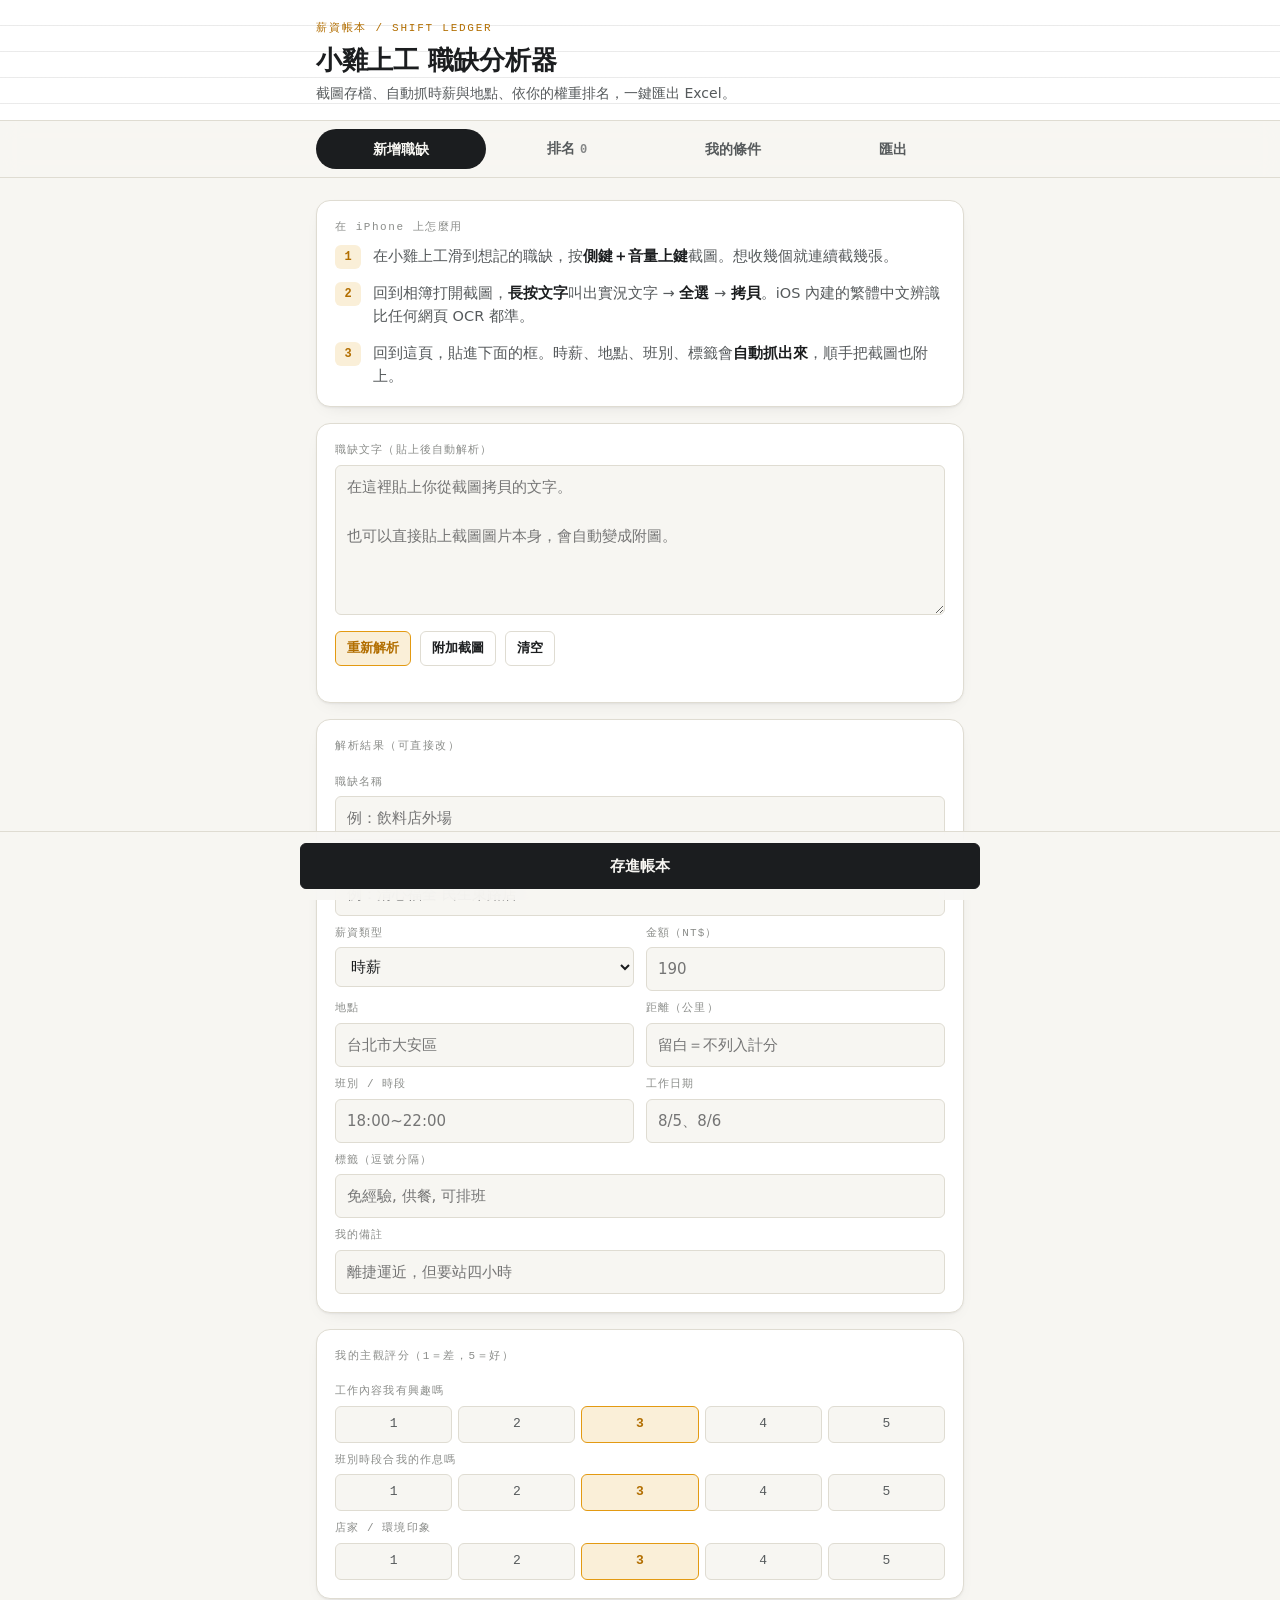
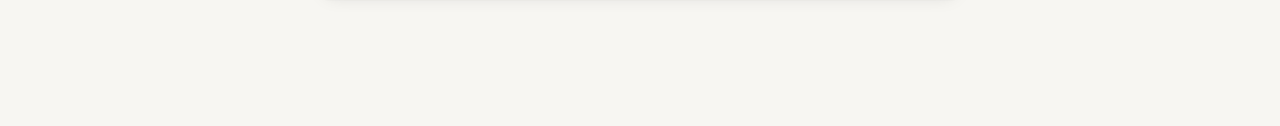
==== commit e3231e43: "修正 iPhone 上的三個顯示問題 - 補上 safe-area inset。前一版加了 viewport-fit=cover 卻沒有對應的   env(safe-area-inset-*)，內容會" ====
--- a/index.html
+++ b/index.html
@@ -102,17 +102,23 @@
 :focus-visible{outline:2px solid var(--accent); outline-offset:2px; border-radius:3px}
 @media (prefers-reduced-motion:reduce){*{animation:none !important; transition:none !important}}
 
-.wrap{max-width:var(--maxw); margin:0 auto; padding:0 16px 128px}
+.wrap{
+  max-width:var(--maxw); margin:0 auto;
+  padding:0 max(16px, env(safe-area-inset-right, 0px)) 128px max(16px, env(safe-area-inset-left, 0px));
+}
 
 /* ---------- masthead ---------- */
 .masthead{
   border-bottom:1px solid var(--rule);
   background:
-    repeating-linear-gradient(to bottom, transparent 0 25px,
-      color-mix(in srgb, var(--rule-faint) 55%, transparent) 25px 26px);
+    /* 灰階半透明，淺色深色底都成立，且不依賴 color-mix */
+    repeating-linear-gradient(to bottom, transparent 0 25px, rgba(128,128,128,.16) 25px 26px);
   background-color:var(--surface);
 }
-.masthead-in{max-width:var(--maxw); margin:0 auto; padding:20px 16px 16px}
+.masthead-in{
+  max-width:var(--maxw); margin:0 auto;
+  padding:20px max(16px, env(safe-area-inset-right, 0px)) 16px max(16px, env(safe-area-inset-left, 0px));
+}
 .eyebrow{
   font-family:var(--font-mono); font-size:11px; letter-spacing:.16em;
   color:var(--accent); text-transform:uppercase; margin-bottom:6px;
@@ -123,12 +129,17 @@
 /* ---------- tabs ---------- */
 .tabs{
   position:sticky; top:0; z-index:20;
+  /* 不透明色先寫，color-mix 再覆蓋：iOS 16.2 以前不支援 color-mix，
+     整條 background 會失效而變成全透明，內容會直接透出來。 */
+  background:var(--paper);
   background:color-mix(in srgb, var(--paper) 88%, transparent);
+  -webkit-backdrop-filter:saturate(1.4) blur(10px);   /* iOS Safari 需要前綴 */
   backdrop-filter:saturate(1.4) blur(10px);
   border-bottom:1px solid var(--rule);
 }
 .tabs-in{
-  max-width:var(--maxw); margin:0 auto; padding:8px 16px;
+  max-width:var(--maxw); margin:0 auto;
+  padding:8px max(16px, env(safe-area-inset-right, 0px)) 8px max(16px, env(safe-area-inset-left, 0px));
   display:flex; gap:4px; overflow-x:auto; scrollbar-width:none;
 }
 .tabs-in::-webkit-scrollbar{display:none}
@@ -326,7 +337,8 @@
   color:var(--ink-3); margin-bottom:9px;
 }
 .toast{
-  position:fixed; left:50%; bottom:22px; transform:translateX(-50%);
+  position:fixed; left:50%; transform:translateX(-50%);
+  bottom:calc(22px + env(safe-area-inset-bottom, 0px));
   background:var(--ink); color:var(--paper); padding:10px 18px; border-radius:999px;
   font-size:14px; z-index:80; opacity:0; pointer-events:none; transition:opacity .2s;
   max-width:calc(100% - 32px); text-align:center;
@@ -347,8 +359,13 @@
 .lightbox img{max-width:100%; max-height:100%; border-radius:var(--r-sm)}
 .bar{
   position:fixed; left:0; right:0; bottom:0; z-index:30;
+  background:var(--paper);
   background:color-mix(in srgb, var(--paper) 92%, transparent);
-  backdrop-filter:blur(10px); border-top:1px solid var(--rule); padding:11px 16px;
+  -webkit-backdrop-filter:blur(10px);
+  backdrop-filter:blur(10px); border-top:1px solid var(--rule);
+  /* viewport-fit=cover 會讓內容延伸到 Home 指示條底下，這裡要補回來，
+     否則「存進帳本」會被那條白線壓到。 */
+  padding:11px 16px calc(11px + env(safe-area-inset-bottom, 0px));
 }
 .bar-in{max-width:var(--maxw); margin:0 auto; display:flex; gap:9px}
 .bar .btn{flex:1}
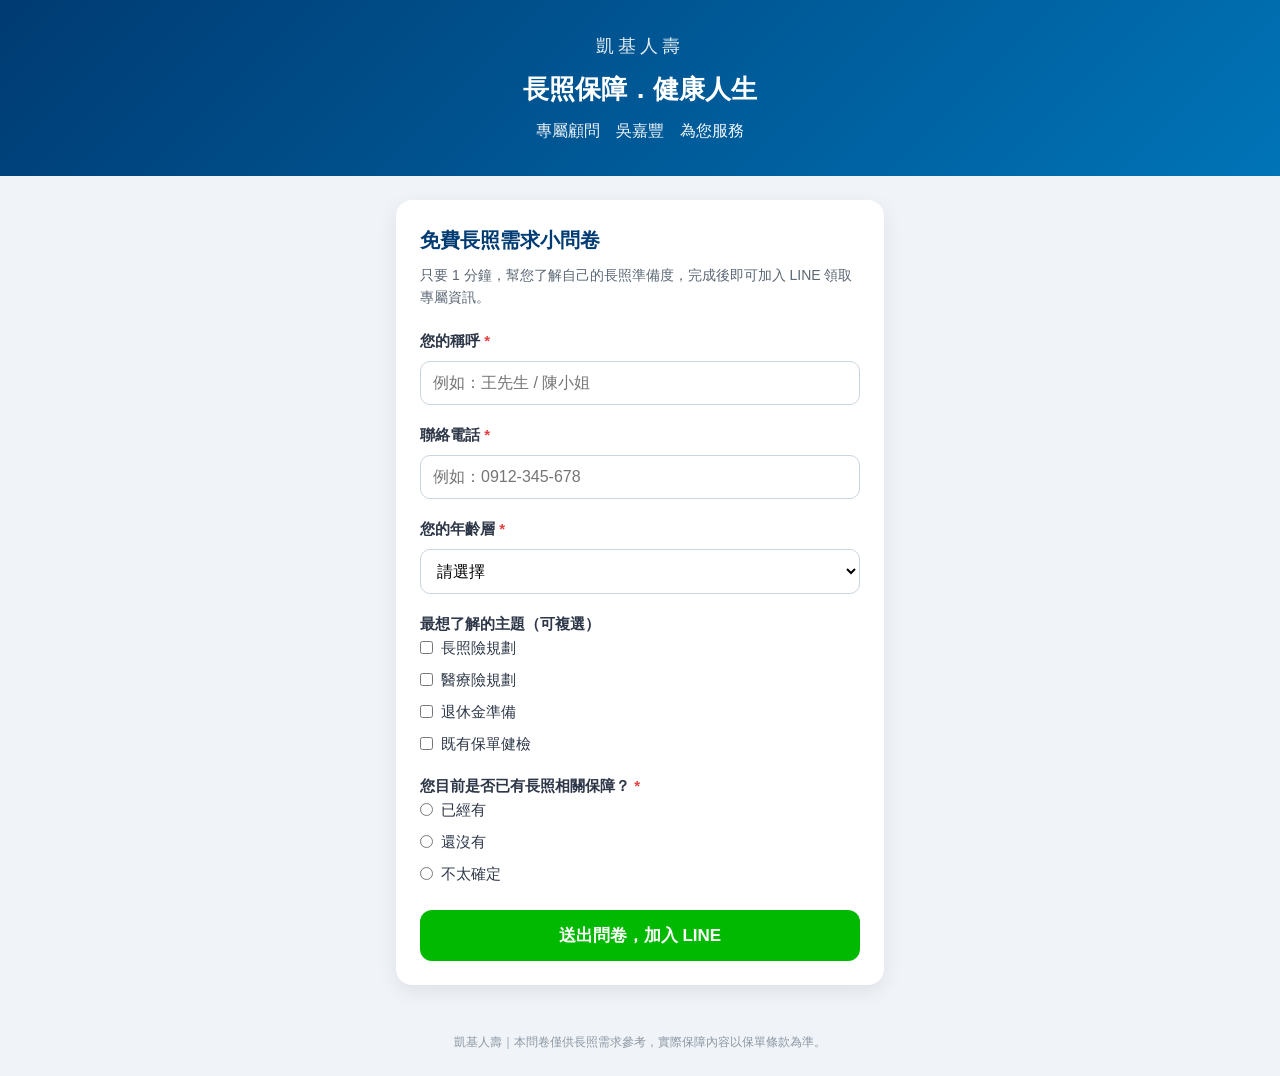
==== commit 70f04cfc: "新增長照博覽會問卷網站，填完即可加入 LINE 好友 - index.html：問卷畫面（凱基人壽 吳嘉豐） - style.css：獨立樣式 - script.js：送出問卷後顯示 LINE 加入卡" ====
--- a/index.html
+++ b/index.html
@@ -1,1428 +1,105 @@
-<!doctype html>
+<!DOCTYPE html>
+<!-- 長照博覽會問卷網站：填完問卷即可加入 LINE 好友 -->
 <html lang="zh-Hant">
 <head>
-<meta charset="utf-8">
-<!-- 沒有這行，iPhone 會把整頁縮成桌面寬度顯示 -->
-<meta name="viewport" content="width=device-width, initial-scale=1, viewport-fit=cover">
-<title>小雞上工 職缺分析器</title>
-<meta name="description" content="把小雞上工的職缺截圖整理成可排名的清單，一鍵匯出 Excel 與截圖封包。">
-<meta name="color-scheme" content="light dark">
-<meta name="theme-color" content="#F7F6F2" media="(prefers-color-scheme: light)">
-<meta name="theme-color" content="#141517" media="(prefers-color-scheme: dark)">
-<!-- 刻意不加 apple-mobile-web-app-capable：全螢幕模式下 iOS 的檔案下載會失效，
-     而下載 Excel／ZIP 正是這個工具的重點，所以讓它留在 Safari 裡開。 -->
-<link rel="icon" href="data:image/svg+xml,%3Csvg xmlns='http://www.w3.org/2000/svg' viewBox='0 0 100 100'%3E%3Ctext y='.9em' font-size='90'%3E%F0%9F%90%A3%3C/text%3E%3C/svg%3E">
-<style>
-html{background:#F7F6F2}
-@media (prefers-color-scheme:dark){html{background:#141517}}
-/* ============================================================
-   小雞上工 職缺分析器 — 薪資帳本
-   Tokens first; components style through tokens only.
-   ============================================================ */
-:root{
-  /* ground & surfaces — neutrals biased warm toward the amber accent */
-  --paper:#F7F6F2;
-  --surface:#FFFFFF;
-  --surface-2:#EFEDE6;
-  --rule:#DFDCD2;
-  --rule-faint:#EAE7DE;
-
-  /* ink */
-  --ink:#1B1D1F;
-  --ink-2:#565A5C;
-  --ink-3:#8B8D8A;
-
-  /* accent — 蛋黃琥珀 */
-  --accent:#B26E00;        /* text-safe on light ground */
-  --accent-mark:#E39A12;   /* fills, meters */
-  --accent-soft:#FAEFD8;
-
-  /* semantic — reserved for 推薦度狀態, never used as an accent */
-  --good:#2E6E52;
-  --good-soft:#E2EFE8;
-  --warn:#9E5A1C;
-  --warn-soft:#F7E9DA;
-  --crit:#A32820;
-  --crit-soft:#F7E2E0;
-
-  --shadow:0 1px 2px rgba(27,29,31,.05), 0 6px 20px -12px rgba(27,29,31,.18);
-
-  --font-sans:"PingFang TC","Noto Sans TC","Heiti TC",-apple-system,BlinkMacSystemFont,"Segoe UI",system-ui,sans-serif;
-  --font-mono:ui-monospace,"SF Mono",SFMono-Regular,Menlo,"Roboto Mono","Noto Sans Mono",monospace;
-
-  --r-sm:6px; --r-md:10px; --r-lg:14px;
-  --maxw:680px;
-}
-
-@media (prefers-color-scheme:dark){
-  :root{
-    --paper:#141517; --surface:#1B1D20; --surface-2:#23262A;
-    --rule:#31353A; --rule-faint:#26292D;
-    --ink:#EDEBE6; --ink-2:#ADB0B3; --ink-3:#7C807F;
-    --accent:#F2B23F; --accent-mark:#E8A62A; --accent-soft:#382E18;
-    --good:#67BE92; --good-soft:#1D2F27;
-    --warn:#E0964F; --warn-soft:#33271C;
-    --crit:#E0685C; --crit-soft:#33211F;
-    --shadow:0 1px 2px rgba(0,0,0,.4), 0 6px 20px -12px rgba(0,0,0,.6);
-  }
-}
-/* viewer toggle must win in BOTH directions */
-:root[data-theme="dark"]{
-  --paper:#141517; --surface:#1B1D20; --surface-2:#23262A;
-  --rule:#31353A; --rule-faint:#26292D;
-  --ink:#EDEBE6; --ink-2:#ADB0B3; --ink-3:#7C807F;
-  --accent:#F2B23F; --accent-mark:#E8A62A; --accent-soft:#382E18;
-  --good:#67BE92; --good-soft:#1D2F27;
-  --warn:#E0964F; --warn-soft:#33271C;
-  --crit:#E0685C; --crit-soft:#33211F;
-  --shadow:0 1px 2px rgba(0,0,0,.4), 0 6px 20px -12px rgba(0,0,0,.6);
-}
-:root[data-theme="light"]{
-  --paper:#F7F6F2; --surface:#FFFFFF; --surface-2:#EFEDE6;
-  --rule:#DFDCD2; --rule-faint:#EAE7DE;
-  --ink:#1B1D1F; --ink-2:#565A5C; --ink-3:#8B8D8A;
-  --accent:#B26E00; --accent-mark:#E39A12; --accent-soft:#FAEFD8;
-  --good:#2E6E52; --good-soft:#E2EFE8;
-  --warn:#9E5A1C; --warn-soft:#F7E9DA;
-  --crit:#A32820; --crit-soft:#F7E2E0;
-  --shadow:0 1px 2px rgba(27,29,31,.05), 0 6px 20px -12px rgba(27,29,31,.18);
-}
-
-*{box-sizing:border-box}
-/* .btn sets display:inline-flex, which outranks the UA's [hidden]{display:none} */
-[hidden]{display:none !important}
-body{
-  margin:0; background:var(--paper); color:var(--ink);
-  font-family:var(--font-sans); font-size:16px; line-height:1.6;
-  -webkit-text-size-adjust:100%; -webkit-font-smoothing:antialiased;
-}
-h1,h2,h3{text-wrap:balance; margin:0; line-height:1.25; font-weight:700}
-p{margin:0}
-button,input,select,textarea{font:inherit; color:inherit}
-:focus-visible{outline:2px solid var(--accent); outline-offset:2px; border-radius:3px}
-@media (prefers-reduced-motion:reduce){*{animation:none !important; transition:none !important}}
-
-.wrap{
-  max-width:var(--maxw); margin:0 auto;
-  padding:0 max(16px, env(safe-area-inset-right, 0px)) 128px max(16px, env(safe-area-inset-left, 0px));
-}
-
-/* ---------- masthead ---------- */
-.masthead{
-  border-bottom:1px solid var(--rule);
-  background:
-    /* 灰階半透明，淺色深色底都成立，且不依賴 color-mix */
-    repeating-linear-gradient(to bottom, transparent 0 25px, rgba(128,128,128,.16) 25px 26px);
-  background-color:var(--surface);
-}
-.masthead-in{
-  max-width:var(--maxw); margin:0 auto;
-  padding:20px max(16px, env(safe-area-inset-right, 0px)) 16px max(16px, env(safe-area-inset-left, 0px));
-}
-.eyebrow{
-  font-family:var(--font-mono); font-size:11px; letter-spacing:.16em;
-  color:var(--accent); text-transform:uppercase; margin-bottom:6px;
-}
-.masthead h1{font-size:26px; letter-spacing:-.01em}
-.masthead .sub{color:var(--ink-2); font-size:14px; margin-top:6px}
-
-/* ---------- tabs ---------- */
-.tabs{
-  position:sticky; top:0; z-index:20;
-  /* 不透明色先寫，color-mix 再覆蓋：iOS 16.2 以前不支援 color-mix，
-     整條 background 會失效而變成全透明，內容會直接透出來。 */
-  background:var(--paper);
-  background:color-mix(in srgb, var(--paper) 88%, transparent);
-  -webkit-backdrop-filter:saturate(1.4) blur(10px);   /* iOS Safari 需要前綴 */
-  backdrop-filter:saturate(1.4) blur(10px);
-  border-bottom:1px solid var(--rule);
-}
-.tabs-in{
-  max-width:var(--maxw); margin:0 auto;
-  padding:8px max(16px, env(safe-area-inset-right, 0px)) 8px max(16px, env(safe-area-inset-left, 0px));
-  display:flex; gap:4px; overflow-x:auto; scrollbar-width:none;
-}
-.tabs-in::-webkit-scrollbar{display:none}
-.tab{
-  flex:1 0 auto; border:1px solid transparent; background:transparent;
-  color:var(--ink-2); padding:7px 13px; border-radius:999px; cursor:pointer;
-  font-size:14px; font-weight:600; white-space:nowrap; transition:.15s;
-}
-.tab:hover{color:var(--ink)}
-.tab[aria-selected="true"]{background:var(--ink); color:var(--paper)}
-.tab .n{font-family:var(--font-mono); font-size:12px; opacity:.72; margin-left:5px}
-
-.panel{display:none; padding-top:22px}
-.panel.on{display:block}
-
-/* ---------- cards / blocks ---------- */
-.card{
-  background:var(--surface); border:1px solid var(--rule);
-  border-radius:var(--r-lg); padding:18px; box-shadow:var(--shadow);
-}
-.stack{display:flex; flex-direction:column; gap:16px}
-.stack-sm{display:flex; flex-direction:column; gap:9px}
-
-.label{
-  display:block; font-family:var(--font-mono); font-size:11px;
-  letter-spacing:.1em; color:var(--ink-3); margin-bottom:5px;
-}
-.field{
-  width:100%; background:var(--paper); border:1px solid var(--rule);
-  border-radius:var(--r-sm); padding:9px 11px; font-size:15px;
-}
-.field:focus{border-color:var(--accent); background:var(--surface)}
-textarea.field{min-height:150px; resize:vertical; line-height:1.65; font-size:15px}
-.grid2{display:grid; grid-template-columns:1fr 1fr; gap:12px}
-@media (max-width:460px){.grid2{grid-template-columns:1fr}}
-
-/* ---------- buttons ---------- */
-.btn{
-  display:inline-flex; align-items:center; justify-content:center; gap:7px;
-  border:1px solid var(--rule); background:var(--surface); color:var(--ink);
-  padding:10px 16px; border-radius:var(--r-sm); font-size:15px; font-weight:600;
-  cursor:pointer; transition:.15s;
-}
-.btn:hover{border-color:var(--ink-3)}
-.btn:active{transform:translateY(1px)}
-.btn-primary{background:var(--ink); color:var(--paper); border-color:var(--ink)}
-.btn-primary:hover{opacity:.88; border-color:var(--ink)}
-.btn-accent{background:var(--accent-soft); border-color:var(--accent-mark); color:var(--accent)}
-.btn-sm{padding:6px 11px; font-size:13px}
-.btn-danger{color:var(--crit); border-color:var(--rule)}
-.btn-danger:hover{border-color:var(--crit)}
-.btn-row{display:flex; gap:9px; flex-wrap:wrap}
-
-/* ---------- steps (a real sequence, so it's numbered) ---------- */
-.steps{list-style:none; margin:0; padding:0; display:flex; flex-direction:column; gap:13px}
-.steps li{display:grid; grid-template-columns:26px 1fr; gap:12px; align-items:start}
-.steps .num{
-  font-family:var(--font-mono); font-size:12px; font-weight:600;
-  color:var(--accent); background:var(--accent-soft);
-  border-radius:var(--r-sm); text-align:center; padding:3px 0; line-height:1.5;
-}
-.steps .t{font-size:14.5px; color:var(--ink-2)}
-.steps .t b{color:var(--ink); font-weight:650}
-
-/* ---------- summary stat tiles (headline numbers, not charts) ---------- */
-.tiles{display:grid; grid-template-columns:repeat(3,1fr); gap:10px; margin-bottom:18px}
-@media (max-width:460px){.tiles{gap:8px}}
-.tile{
-  background:var(--surface); border:1px solid var(--rule);
-  border-radius:var(--r-md); padding:12px 13px;
-}
-.tile .k{font-family:var(--font-mono); font-size:10.5px; letter-spacing:.09em; color:var(--ink-3)}
-.tile .v{
-  font-family:var(--font-mono); font-variant-numeric:tabular-nums;
-  font-size:clamp(18px,5.4vw,23px); font-weight:600; letter-spacing:-.03em;
-  margin-top:3px; line-height:1.15; white-space:nowrap;
-}
-/* unit gets its own line by design — never left to wrap as an orphan */
-.tile .v .u{
-  display:block; font-family:var(--font-sans); font-size:11px; font-weight:500;
-  color:var(--ink-3); letter-spacing:0; margin-top:2px;
-}
-
-/* ---------- ledger list ---------- */
-.toolbar{
-  display:flex; gap:9px; align-items:center; justify-content:space-between;
-  margin-bottom:10px; flex-wrap:wrap;
-}
-.toolbar .lbl{font-family:var(--font-mono); font-size:11px; letter-spacing:.1em; color:var(--ink-3)}
-.ledger{
-  background:var(--surface); border:1px solid var(--rule);
-  border-radius:var(--r-lg); overflow:hidden;
-}
-.row{
-  display:grid; grid-template-columns:30px 1fr auto; gap:12px;
-  padding:14px 15px; border-bottom:1px solid var(--rule-faint); align-items:start;
-}
-.row:last-child{border-bottom:0}
-.rank{
-  font-family:var(--font-mono); font-variant-numeric:tabular-nums;
-  font-size:13px; color:var(--ink-3); padding-top:2px;
-}
-.row.top .rank{color:var(--accent); font-weight:600}
-.rtitle{font-weight:650; font-size:16px; letter-spacing:-.005em}
-.rco{font-size:13.5px; color:var(--ink-2); margin-top:1px}
-.rmeta{
-  display:flex; flex-wrap:wrap; gap:5px; margin-top:8px;
-  font-family:var(--font-mono); font-size:11.5px; color:var(--ink-2);
-}
-.chip{
-  background:var(--surface-2); border-radius:4px; padding:2px 6px;
-  font-variant-numeric:tabular-nums;
-}
-.chip.tag{background:transparent; border:1px solid var(--rule); color:var(--ink-3)}
-.chip.miss{background:var(--warn-soft); color:var(--warn)}
-
-.right{text-align:right; min-width:104px}
-.rate{
-  font-family:var(--font-mono); font-variant-numeric:tabular-nums;
-  font-size:20px; font-weight:600; letter-spacing:-.02em; line-height:1.2;
-}
-.rate small{font-size:11px; color:var(--ink-3); font-weight:500; display:block; margin-top:1px}
-.score-line{
-  display:flex; align-items:center; justify-content:flex-end; gap:6px; margin-top:8px;
-  font-family:var(--font-mono); font-variant-numeric:tabular-nums; font-size:12px; color:var(--ink-2);
-}
-/* single-series magnitude meter: one hue, thin mark, rounded data end */
-.meter{width:76px; height:6px; background:var(--surface-2); border-radius:3px; overflow:hidden}
-.meter i{display:block; height:100%; background:var(--accent-mark); border-radius:3px}
-.pill{
-  display:inline-block; font-family:var(--font-mono); font-size:10.5px;
-  letter-spacing:.06em; padding:2px 7px; border-radius:999px; margin-top:8px;
-}
-.pill.p-good{background:var(--good-soft); color:var(--good)}
-.pill.p-mid{background:var(--warn-soft); color:var(--warn)}
-.pill.p-low{background:var(--surface-2); color:var(--ink-3)}
-
-/* text actions, not three heavy buttons — the list is the thing being read */
-.rowact{
-  grid-column:1/-1; display:flex; align-items:center; gap:18px;
-  margin-top:10px; padding-top:9px; border-top:1px dashed var(--rule-faint);
-}
-.rowact button{
-  background:none; border:0; cursor:pointer; font-size:13px; font-weight:600;
-  color:var(--ink-3); padding:7px 3px; margin:-7px 0;   /* keeps a ~30px tap target */
-}
-.rowact button:hover{color:var(--ink)}
-.rowact button[data-act="del"]{margin-left:auto}
-.rowact button[data-act="del"]:hover{color:var(--crit)}
-.detail{
-  grid-column:1/-1; margin-top:11px; padding-top:12px;
-  border-top:1px dashed var(--rule); display:none;
-}
-.detail.on{display:block}
-.detail dl{display:grid; grid-template-columns:auto 1fr; gap:5px 14px; margin:0; font-size:14px}
-.detail dt{font-family:var(--font-mono); font-size:11px; letter-spacing:.08em; color:var(--ink-3); padding-top:4px}
-.detail dd{margin:0}
-.detail .raw{
-  margin-top:11px; background:var(--paper); border:1px solid var(--rule);
-  border-radius:var(--r-sm); padding:10px; font-size:12.5px; color:var(--ink-2);
-  white-space:pre-wrap; max-height:190px; overflow:auto;
-}
-.shot{
-  margin-top:11px; border:1px solid var(--rule); border-radius:var(--r-sm);
-  max-width:190px; display:block; cursor:zoom-in;
-}
-
-/* ---------- weights ---------- */
-.wrow{display:grid; grid-template-columns:1fr 116px 46px; gap:11px; align-items:center; padding:9px 0}
-.wrow + .wrow{border-top:1px solid var(--rule-faint)}
-.wrow .nm{font-size:14.5px}
-.wrow .nm em{display:block; font-style:normal; font-size:12px; color:var(--ink-3); margin-top:1px}
-.wrow output{
-  font-family:var(--font-mono); font-variant-numeric:tabular-nums;
-  font-size:13px; text-align:right; color:var(--ink-2);
-}
-input[type=range]{width:100%; accent-color:var(--accent-mark)}
-@media (max-width:460px){.wrow{grid-template-columns:1fr 92px 40px; gap:8px}}
-
-/* ---------- self-rating chips ---------- */
-.rate5{display:flex; gap:6px}
-.rate5 button{
-  flex:1; border:1px solid var(--rule); background:var(--paper); border-radius:var(--r-sm);
-  padding:7px 0; font-family:var(--font-mono); font-size:13px; cursor:pointer; color:var(--ink-2);
-}
-.rate5 button[aria-pressed="true"]{background:var(--accent-soft); border-color:var(--accent-mark); color:var(--accent); font-weight:600}
-
-/* ---------- misc ---------- */
-.note{font-size:13px; color:var(--ink-3); line-height:1.6}
-.hr{height:1px; background:var(--rule); border:0; margin:4px 0}
-.empty{text-align:center; padding:40px 18px; color:var(--ink-2)}
-.empty h3{font-size:17px; margin-bottom:7px}
-.sect-h{
-  font-family:var(--font-mono); font-size:11px; letter-spacing:.14em;
-  color:var(--ink-3); margin-bottom:9px;
-}
-.toast{
-  position:fixed; left:50%; transform:translateX(-50%);
-  bottom:calc(22px + env(safe-area-inset-bottom, 0px));
-  background:var(--ink); color:var(--paper); padding:10px 18px; border-radius:999px;
-  font-size:14px; z-index:80; opacity:0; pointer-events:none; transition:opacity .2s;
-  max-width:calc(100% - 32px); text-align:center;
-}
-.toast.on{opacity:1}
-.thumbs{display:flex; gap:8px; flex-wrap:wrap; margin-top:9px}
-.thumbs figure{margin:0; position:relative}
-.thumbs img{height:82px; border-radius:var(--r-sm); border:1px solid var(--rule); display:block}
-.thumbs button{
-  position:absolute; top:3px; right:3px; width:21px; height:21px; border-radius:50%;
-  border:0; background:var(--ink); color:var(--paper); font-size:13px; line-height:1; cursor:pointer;
-}
-.lightbox{
-  position:fixed; inset:0; background:rgba(10,10,12,.92); z-index:90;
-  display:none; align-items:center; justify-content:center; padding:18px; cursor:zoom-out;
-}
-.lightbox.on{display:flex}
-.lightbox img{max-width:100%; max-height:100%; border-radius:var(--r-sm)}
-.bar{
-  position:fixed; left:0; right:0; bottom:0; z-index:30;
-  background:var(--paper);
-  background:color-mix(in srgb, var(--paper) 92%, transparent);
-  -webkit-backdrop-filter:blur(10px);
-  backdrop-filter:blur(10px); border-top:1px solid var(--rule);
-  /* viewport-fit=cover 會讓內容延伸到 Home 指示條底下，這裡要補回來，
-     否則「存進帳本」會被那條白線壓到。 */
-  padding:11px 16px calc(11px + env(safe-area-inset-bottom, 0px));
-}
-.bar-in{max-width:var(--maxw); margin:0 auto; display:flex; gap:9px}
-.bar .btn{flex:1}
-.tblwrap{overflow-x:auto; border:1px solid var(--rule); border-radius:var(--r-md)}
-table{border-collapse:collapse; width:100%; font-size:13px}
-th,td{padding:7px 10px; text-align:left; border-bottom:1px solid var(--rule-faint); white-space:nowrap}
-th{font-family:var(--font-mono); font-size:10.5px; letter-spacing:.08em; color:var(--ink-3); background:var(--surface-2)}
-td.num{font-family:var(--font-mono); font-variant-numeric:tabular-nums; text-align:right}
-</style>
+  <meta charset="UTF-8" />
+  <!-- 讓手機也能正常顯示（博覽會現場大多用手機掃碼填寫） -->
+  <meta name="viewport" content="width=device-width, initial-scale=1.0" />
+  <title>長照諮詢問卷｜凱基人壽 吳嘉豐</title>
+  <!-- 樣式完全獨立放在 style.css -->
+  <link rel="stylesheet" href="style.css" />
 </head>
 <body>
+  <!-- ===== 頁首：顯示業務員資訊 ===== -->
+  <header class="header">
+    <p class="brand">凱基人壽</p>
+    <h1 class="title">長照保障．健康人生</h1>
+    <p class="subtitle">專屬顧問　吳嘉豐　為您服務</p>
+  </header>
 
-<header class="masthead">
-  <div class="masthead-in">
-    <div class="eyebrow">薪資帳本 / SHIFT LEDGER</div>
-    <h1>小雞上工 職缺分析器</h1>
-    <p class="sub">截圖存檔、自動抓時薪與地點、依你的權重排名，一鍵匯出 Excel。</p>
-  </div>
-</header>
+  <!-- ===== 主要內容區 ===== -->
+  <main class="container">
 
-<nav class="tabs">
-  <div class="tabs-in" role="tablist">
-    <button class="tab" role="tab" aria-selected="true" data-p="add">新增職缺</button>
-    <button class="tab" role="tab" aria-selected="false" data-p="list">排名<span class="n" id="tabCount">0</span></button>
-    <button class="tab" role="tab" aria-selected="false" data-p="weights">我的條件</button>
-    <button class="tab" role="tab" aria-selected="false" data-p="export">匯出</button>
-  </div>
-</nav>
+    <!-- 問卷卡片 -->
+    <section class="card" id="formCard">
+      <h2 class="card-title">免費長照需求小問卷</h2>
+      <p class="card-note">只要 1 分鐘，幫您了解自己的長照準備度，完成後即可加入 LINE 領取專屬資訊。</p>
 
-<main class="wrap">
+      <!-- 問卷表單 -->
+      <form id="surveyForm" class="form">
 
-<!-- ===================== 新增 ===================== -->
-<section class="panel on" id="p-add">
-  <div class="stack">
-    <div class="card">
-      <div class="sect-h">在 iPhone 上怎麼用</div>
-      <ol class="steps">
-        <li><span class="num">1</span><span class="t">在小雞上工滑到想記的職缺，按<b>側鍵＋音量上鍵</b>截圖。想收幾個就連續截幾張。</span></li>
-        <li><span class="num">2</span><span class="t">回到相簿打開截圖，<b>長按文字</b>叫出實況文字 → <b>全選</b> → <b>拷貝</b>。iOS 內建的繁體中文辨識比任何網頁 OCR 都準。</span></li>
-        <li><span class="num">3</span><span class="t">回到這頁，貼進下面的框。時薪、地點、班別、標籤會<b>自動抓出來</b>，順手把截圖也附上。</span></li>
-      </ol>
-    </div>
+        <!-- 姓名 -->
+        <label class="field">
+          <span class="label-text">您的稱呼 <b class="req">*</b></span>
+          <input type="text" name="name" placeholder="例如：王先生 / 陳小姐" required />
+        </label>
 
-    <div class="card stack-sm">
-      <div>
-        <label class="label" for="raw">職缺文字（貼上後自動解析）</label>
-        <textarea class="field" id="raw" placeholder="在這裡貼上你從截圖拷貝的文字。&#10;&#10;也可以直接貼上截圖圖片本身，會自動變成附圖。"></textarea>
-      </div>
-      <div class="btn-row">
-        <button class="btn btn-accent btn-sm" id="btnParse">重新解析</button>
-        <button class="btn btn-sm" id="btnPickImg">附加截圖</button>
-        <button class="btn btn-sm" id="btnClear">清空</button>
-        <input type="file" id="imgInput" accept="image/*" multiple hidden>
-      </div>
-      <div class="thumbs" id="thumbs"></div>
-    </div>
+        <!-- 電話 -->
+        <label class="field">
+          <span class="label-text">聯絡電話 <b class="req">*</b></span>
+          <input type="tel" name="phone" placeholder="例如：0912-345-678" required />
+        </label>
 
-    <div class="card stack-sm">
-      <div class="sect-h">解析結果（可直接改）</div>
-      <div>
-        <label class="label" for="f_title">職缺名稱</label>
-        <input class="field" id="f_title" placeholder="例：飲料店外場">
-      </div>
-      <div>
-        <label class="label" for="f_company">店家 / 公司</label>
-        <input class="field" id="f_company" placeholder="例：清心福全 民生東路店">
-      </div>
-      <div class="grid2">
-        <div>
-          <label class="label" for="f_payType">薪資類型</label>
-          <select class="field" id="f_payType">
-            <option value="hourly">時薪</option>
-            <option value="daily">日薪</option>
-            <option value="monthly">月薪</option>
-            <option value="piece">論件 / 其他</option>
-            <option value="negotiable">面議 / 未寫</option>
+        <!-- 年齡層 -->
+        <label class="field">
+          <span class="label-text">您的年齡層 <b class="req">*</b></span>
+          <select name="age" required>
+            <option value="">請選擇</option>
+            <option>30 歲以下</option>
+            <option>31–40 歲</option>
+            <option>41–50 歲</option>
+            <option>51–60 歲</option>
+            <option>61 歲以上</option>
           </select>
-        </div>
-        <div>
-          <label class="label" for="f_pay">金額（NT$）</label>
-          <input class="field" id="f_pay" type="number" inputmode="numeric" placeholder="190">
-        </div>
-      </div>
-      <div class="grid2">
-        <div>
-          <label class="label" for="f_location">地點</label>
-          <input class="field" id="f_location" placeholder="台北市大安區">
-        </div>
-        <div>
-          <label class="label" for="f_distance">距離（公里）</label>
-          <input class="field" id="f_distance" type="number" step="0.1" inputmode="decimal" placeholder="留白＝不列入計分">
-        </div>
-      </div>
-      <div class="grid2">
-        <div>
-          <label class="label" for="f_shift">班別 / 時段</label>
-          <input class="field" id="f_shift" placeholder="18:00~22:00">
-        </div>
-        <div>
-          <label class="label" for="f_dates">工作日期</label>
-          <input class="field" id="f_dates" placeholder="8/5、8/6">
-        </div>
-      </div>
-      <div>
-        <label class="label" for="f_tags">標籤（逗號分隔）</label>
-        <input class="field" id="f_tags" placeholder="免經驗, 供餐, 可排班">
-      </div>
-      <div>
-        <label class="label" for="f_note">我的備註</label>
-        <input class="field" id="f_note" placeholder="離捷運近，但要站四小時">
-      </div>
-    </div>
+        </label>
 
-    <div class="card stack-sm">
-      <div class="sect-h">我的主觀評分（1＝差，5＝好）</div>
-      <div>
-        <span class="label">工作內容我有興趣嗎</span>
-        <div class="rate5" data-rate="interest"></div>
-      </div>
-      <div>
-        <span class="label">班別時段合我的作息嗎</span>
-        <div class="rate5" data-rate="shiftFit"></div>
-      </div>
-      <div>
-        <span class="label">店家 / 環境印象</span>
-        <div class="rate5" data-rate="impression"></div>
-      </div>
-    </div>
-  </div>
+        <!-- 最想了解的主題（可複選） -->
+        <fieldset class="field">
+          <legend class="label-text">最想了解的主題（可複選）</legend>
+          <label class="check"><input type="checkbox" name="topic" value="長照險規劃" /> 長照險規劃</label>
+          <label class="check"><input type="checkbox" name="topic" value="醫療險規劃" /> 醫療險規劃</label>
+          <label class="check"><input type="checkbox" name="topic" value="退休金準備" /> 退休金準備</label>
+          <label class="check"><input type="checkbox" name="topic" value="保單健檢" /> 既有保單健檢</label>
+        </fieldset>
 
-  <div class="bar">
-    <div class="bar-in">
-      <button class="btn" id="btnCancelEdit" hidden>取消編輯</button>
-      <button class="btn btn-primary" id="btnSave">存進帳本</button>
-    </div>
-  </div>
-</section>
+        <!-- 是否已有長照準備 -->
+        <fieldset class="field">
+          <legend class="label-text">您目前是否已有長照相關保障？ <b class="req">*</b></legend>
+          <label class="radio"><input type="radio" name="ready" value="已有" required /> 已經有</label>
+          <label class="radio"><input type="radio" name="ready" value="還沒有" /> 還沒有</label>
+          <label class="radio"><input type="radio" name="ready" value="不確定" /> 不太確定</label>
+        </fieldset>
 
-<!-- ===================== 排名 ===================== -->
-<section class="panel" id="p-list">
-  <div class="tiles">
-    <div class="tile"><div class="k">職缺數</div><div class="v" id="tCount">0</div></div>
-    <div class="tile"><div class="k">平均換算時薪</div><div class="v" id="tAvg">—</div></div>
-    <div class="tile"><div class="k">最高換算時薪</div><div class="v" id="tMax">—</div></div>
-  </div>
+        <!-- 送出按鈕 -->
+        <button type="submit" class="submit-btn">送出問卷，加入 LINE</button>
+      </form>
+    </section>
 
-  <div class="toolbar">
-    <span class="lbl">排序依據</span>
-    <select class="field" id="sortBy" style="width:auto; padding:6px 10px; font-size:14px">
-      <option value="score">總分（高→低）</option>
-      <option value="pay">換算時薪（高→低）</option>
-      <option value="dist">距離（近→遠）</option>
-      <option value="new">加入時間（新→舊）</option>
-    </select>
-  </div>
+    <!-- 完成後顯示的 LINE 加入卡片（預設隱藏，由 script.js 控制） -->
+    <section class="card line-card" id="lineCard" hidden>
+      <h2 class="card-title">感謝您的填寫！🎉</h2>
+      <p class="card-note">請掃描下方 QR Code 或點擊按鈕，加入吳嘉豐顧問的 LINE，領取您的專屬長照資訊。</p>
 
-  <div class="ledger" id="ledger"></div>
-</section>
+      <!-- QR Code 圖片請直接放在根目錄，命名為 line-qr.png -->
+      <img class="qr" src="line-qr.png" alt="LINE 加入好友 QR Code"
+           onerror="this.style.display='none'" />
 
-<!-- ===================== 條件 ===================== -->
-<section class="panel" id="p-weights">
-  <div class="stack">
-    <div class="card">
-      <div class="sect-h">計分權重</div>
-      <p class="note" style="margin-bottom:8px">拉高你在意的項目。分數是各項目的加權平均，某個項目沒資料時就從分母裡拿掉，不會拿假資料湊分。</p>
-      <div id="weights"></div>
-    </div>
+      <!-- 加入好友按鈕：請把下方網址換成您的 LINE 官方帳號 / 加好友連結 -->
+      <a class="line-btn" id="lineBtn"
+         href="https://line.me/R/ti/p/@你的LINE_ID"
+         target="_blank" rel="noopener">加入 LINE 好友</a>
 
-    <div class="card stack-sm">
-      <div class="sect-h">計分基準</div>
-      <div class="grid2">
-        <div>
-          <label class="label" for="s_base">基本時薪基準（NT$）</label>
-          <input class="field" id="s_base" type="number" inputmode="numeric">
-          <p class="note" style="margin-top:5px">等於這個數字＝薪資 0 分。請自行對照當年度法定基本工資調整。</p>
-        </div>
-        <div>
-          <label class="label" for="s_target">理想時薪（NT$）</label>
-          <input class="field" id="s_target" type="number" inputmode="numeric">
-          <p class="note" style="margin-top:5px">達到這個數字＝薪資滿分。</p>
-        </div>
-      </div>
-      <div>
-        <label class="label" for="s_maxkm">可接受最遠距離（公里）</label>
-        <input class="field" id="s_maxkm" type="number" step="0.5" inputmode="decimal">
-        <p class="note" style="margin-top:5px">0 公里＝距離滿分，超過這個數字＝0 分。</p>
-      </div>
-      <div>
-        <label class="label" for="s_hrsday">日薪換算工時（小時）</label>
-        <input class="field" id="s_hrsday" type="number" step="0.5" inputmode="decimal">
-        <p class="note" style="margin-top:5px">日薪 ÷ 這個時數＝換算時薪。月薪固定除以 174 小時。</p>
-      </div>
-    </div>
-  </div>
-</section>
+      <p class="card-small">凱基人壽　專屬顧問　吳嘉豐</p>
+    </section>
 
-<!-- ===================== 匯出 ===================== -->
-<section class="panel" id="p-export">
-  <div class="stack">
-    <div class="card stack-sm">
-      <div class="sect-h">下載</div>
-      <p class="note">完整封包最實用：一個 ZIP 裡面同時有 Excel 表和你所有原始截圖，解壓縮就能一起看。在 iPhone 上會存進「檔案」App。</p>
-      <div class="btn-row">
-        <button class="btn btn-primary" id="btnZip">完整封包 .zip（Excel＋截圖）</button>
-        <button class="btn" id="btnXlsx">只要 Excel .xlsx</button>
-        <button class="btn" id="btnCsv">只要 CSV</button>
-      </div>
-      <hr class="hr">
-      <div class="btn-row">
-        <button class="btn btn-sm" id="btnBackup">備份資料 .json</button>
-        <button class="btn btn-sm" id="btnRestore">還原備份</button>
-        <input type="file" id="restoreInput" accept="application/json,.json" hidden>
-      </div>
-      <p class="note" id="storageNote"></p>
-    </div>
+  </main>
 
-    <div class="card">
-      <div class="sect-h">Excel 內容預覽</div>
-      <div class="tblwrap"><table id="preview"></table></div>
-    </div>
+  <!-- ===== 頁尾 ===== -->
+  <footer class="footer">
+    <p>凱基人壽｜本問卷僅供長照需求參考，實際保障內容以保單條款為準。</p>
+  </footer>
 
-    <div class="card">
-      <div class="sect-h">資料存在哪裡</div>
-      <p class="note">全部存在這支手機的瀏覽器裡，沒有任何東西上傳。清除 Safari 網站資料會一起被刪掉，所以重要的話請按上面的「完整封包」或「備份資料」存一份到檔案 App。</p>
-      <div class="btn-row" style="margin-top:11px">
-        <button class="btn btn-danger btn-sm" id="btnWipe">清空所有職缺</button>
-      </div>
-    </div>
-  </div>
-</section>
-
-</main>
-
-<div class="toast" id="toast" role="status" aria-live="polite"></div>
-<div class="lightbox" id="lightbox"><img alt="截圖放大" id="lightboxImg"></div>
-
-<script>
-"use strict";
-/* ============================================================
-   Storage: metadata in localStorage, screenshots in IndexedDB
-   ============================================================ */
-const LS_JOBS = "xiaoji.jobs.v1", LS_CFG = "xiaoji.cfg.v1";
-
-const DB = (() => {
-  let p;
-  const open = () => p || (p = new Promise((res, rej) => {
-    const r = indexedDB.open("xiaoji-shots", 1);
-    r.onupgradeneeded = () => r.result.createObjectStore("shots");
-    r.onsuccess = () => res(r.result);
-    r.onerror = () => rej(r.error);
-  }));
-  const tx = async (mode, fn) => {
-    const db = await open();
-    return new Promise((res, rej) => {
-      const t = db.transaction("shots", mode), s = t.objectStore("shots");
-      const req = fn(s);
-      t.oncomplete = () => res(req && req.result);
-      t.onerror = () => rej(t.error);
-    });
-  };
-  return {
-    put: (k, v) => tx("readwrite", s => s.put(v, k)),
-    get: (k) => tx("readonly", s => s.get(k)),
-    del: (k) => tx("readwrite", s => s.delete(k)),
-    clear: () => tx("readwrite", s => s.clear()),
-  };
-})();
-
-const DEFAULT_CFG = {
-  weights: { pay: 35, distance: 25, interest: 20, shiftFit: 15, impression: 5 },
-  baseWage: 190, targetWage: 250, maxKm: 12, hoursPerDay: 8,
-};
-const WEIGHT_META = [
-  ["pay",        "薪資水準",   "換算成時薪後比較"],
-  ["distance",   "通勤距離",   "越近分數越高"],
-  ["interest",   "內容興趣",   "你自己的 1–5 評分"],
-  ["shiftFit",   "班別合適",   "你自己的 1–5 評分"],
-  ["impression", "店家印象",   "你自己的 1–5 評分"],
-];
-
-let jobs = [], cfg = { ...DEFAULT_CFG };
-let pendingShots = [];   // {id, blob, url, name}
-let editingId = null;
-let selfRating = { interest: 3, shiftFit: 3, impression: 3 };
-
-function loadState() {
-  try { jobs = JSON.parse(localStorage.getItem(LS_JOBS) || "[]"); } catch { jobs = []; }
-  try {
-    const c = JSON.parse(localStorage.getItem(LS_CFG) || "{}");
-    cfg = { ...DEFAULT_CFG, ...c, weights: { ...DEFAULT_CFG.weights, ...(c.weights || {}) } };
-  } catch { cfg = { ...DEFAULT_CFG }; }
-}
-function saveJobs() { localStorage.setItem(LS_JOBS, JSON.stringify(jobs)); }
-function saveCfg() { localStorage.setItem(LS_CFG, JSON.stringify(cfg)); }
-
-/* ============================================================
-   Parsing — tuned for 小雞上工 listing text
-   ============================================================ */
-const CITIES = "台北市|臺北市|新北市|基隆市|桃園市|新竹市|新竹縣|苗栗縣|台中市|臺中市|彰化縣|南投縣|雲林縣|嘉義市|嘉義縣|台南市|臺南市|高雄市|屏東縣|宜蘭縣|花蓮縣|台東縣|臺東縣|澎湖縣|金門縣|連江縣";
-/* 只收能區分職缺好壞的字；「打工/兼職/工讀」這種每則都有的字不列入 */
-const TAG_WORDS = ["免經驗","無經驗可","可排班","彈性排班","供餐","包吃","供宿","包住","日領","週領","月領","當日領","現領","學生可","高中生可","大學生可","急徵","短期","長期","輪班","需自備","免費停車","有勞健保","勞健保","可久任","男女不拘","限女","限男"];
-
-function toNum(s) { return Number(String(s).replace(/[, ]/g, "")); }
-
-function parseText(text) {
-  const out = { title:"", company:"", payType:"negotiable", pay:null, location:"", distance:null, shift:"", dates:"", tags:[] };
-  if (!text || !text.trim()) return out;
-  const lines = text.split(/\r?\n/).map(l => l.trim()).filter(Boolean);
-
-  /* --- 薪資 --- */
-  const payPatterns = [
-    [/時薪[^\d]{0,8}([\d,]+)/, "hourly"],
-    [/日薪[^\d]{0,8}([\d,]+)/, "daily"],
-    [/月薪[^\d]{0,8}([\d,]+)/, "monthly"],
-    [/([\d,]+)\s*元\s*\/?\s*(?:小?時)/, "hourly"],
-    [/([\d,]+)\s*元\s*\/?\s*(?:日|天)/, "daily"],
-    [/([\d,]+)\s*元\s*\/?\s*月/, "monthly"],
-    [/\$\s*([\d,]+)\s*\/\s*(?:小?時|hr)/i, "hourly"],
-    [/\$\s*([\d,]+)\s*\/\s*(?:日|天|day)/i, "daily"],
-    [/\$\s*([\d,]+)\s*\/\s*(?:月|mo)/i, "monthly"],
-  ];
-  for (const [re, type] of payPatterns) {
-    const m = text.match(re);
-    if (m) { const n = toNum(m[1]); if (n > 0) { out.payType = type; out.pay = n; break; } }
-  }
-  if (out.pay == null) {
-    if (/論件|按件|抽成/.test(text)) out.payType = "piece";
-    else if (/面議/.test(text)) out.payType = "negotiable";
-    else {
-      const m = text.match(/\$\s*([\d,]+)/);
-      if (m) {
-        const n = toNum(m[1]);
-        // 小雞上工 常見時薪落在 3 位數；4 位數多半是日薪
-        if (n >= 100 && n < 1000) { out.payType = "hourly"; out.pay = n; }
-        else if (n >= 1000 && n < 10000) { out.payType = "daily"; out.pay = n; }
-        else if (n >= 10000) { out.payType = "monthly"; out.pay = n; }
-      }
-    }
-  }
-
-  /* --- 地點 --- */
-  const loc = text.match(new RegExp("(" + CITIES + ")\\s*([\\u4e00-\\u9fa5]{1,3}[區鄉鎮市])?"));
-  if (loc) out.location = (loc[1] + (loc[2] || "")).trim();
-  else {
-    const mrt = text.match(/([一-龥A-Za-z0-9]{2,8})站/);
-    if (mrt) out.location = mrt[0];
-  }
-
-  /* --- 距離 --- */
-  const dkm = text.match(/([\d.]+)\s*(?:公里|km|KM|Km)/);
-  if (dkm) out.distance = parseFloat(dkm[1]);
-  else {
-    const dm = text.match(/([\d,]+)\s*(?:公尺|m\b)/);
-    if (dm) out.distance = Math.round(toNum(dm[1])) / 1000;
-  }
-
-  /* --- 時段（含全形冒號與波浪號）--- */
-  const DASH = "[~\\-–—〜～至到]";
-  const times = text.match(new RegExp("\\d{1,2}[:：]\\d{2}\\s*" + DASH + "\\s*\\d{1,2}[:：]\\d{2}", "g"));
-  if (times) out.shift = [...new Set(times)].join("、").replace(/：/g, ":");
-
-  /* --- 日期：先取完整日期，再從剩下的文字找 M/D，才不會重複抓到同一個日期 --- */
-  const full = text.match(/\d{4}[\/\-.]\d{1,2}[\/\-.]\d{1,2}/g) || [];
-  let rest = text;
-  full.forEach(f => { rest = rest.split(f).join(" "); });
-  const short = rest.match(/(?<![\d:：])\d{1,2}\/\d{1,2}(?![\d\/])/g) || [];
-  const ds = [...new Set([...full, ...short])];
-  if (ds.length) out.dates = ds.slice(0, 8).join("、");
-
-  /* --- 標籤：丟掉被其他標籤包住的字（有勞健保 vs 勞健保）--- */
-  const hits = [...new Set(TAG_WORDS.filter(t => text.includes(t)))];
-  out.tags = hits.filter(t => !hits.some(o => o !== t && o.includes(t)));
-
-  /* --- 職缺名稱 / 店家 --- */
-  /* 小雞上工 的卡片幾乎都是「職缺名稱」開頭，所以第一個乾淨的行就是職稱，
-     店家再從其餘行裡找。反過來猜會把「門市儲備幹部」誤判成店名。 */
-  const noisy = new RegExp(
-    "^(NT\\$|\\$|時薪|日薪|月薪|面議|論件|立即|應徵|收藏|分享|報名|距離|已有|徵才|檢舉|地圖|導航)" +
-    "|^(" + CITIES + ")" +
-    "|^\\d{1,2}[:：]\\d{2}" +
-    "|^\\d{1,4}[\\/\\-.]\\d{1,2}" +
-    "|^[\\d.,]+\\s*(公里|公尺|km|m)\\b"
-  );
-  const cand = lines.filter(l => l.length <= 30 && !noisy.test(l));
-  const coRe = /(公司|有限|股份|工作室|企業|商行|分店|餐廳|超商|飲料|咖啡|診所|集團|事業|行銷|科技|門市|店)/;
-  out.title = (cand[0] || lines[0] || "").slice(0, 40);
-  out.company = (cand.slice(1).find(l => coRe.test(l)) || "").slice(0, 40);
-
-  return out;
-}
-
-/* ============================================================
-   Scoring
-   ============================================================ */
-function hourlyEquiv(job) {
-  if (job.pay == null || !job.pay) return null;
-  if (job.payType === "hourly") return job.pay;
-  if (job.payType === "daily") return cfg.hoursPerDay > 0 ? job.pay / cfg.hoursPerDay : null;
-  if (job.payType === "monthly") return job.pay / 174;
-  return null;
-}
-const clamp01 = v => Math.max(0, Math.min(1, v));
-
-function scoreJob(job) {
-  const parts = [];
-  const h = hourlyEquiv(job);
-  if (h != null) {
-    const span = cfg.targetWage - cfg.baseWage;
-    parts.push(["pay", span > 0 ? clamp01((h - cfg.baseWage) / span) * 100 : (h >= cfg.targetWage ? 100 : 0)]);
-  }
-  if (job.distance != null && !Number.isNaN(job.distance)) {
-    parts.push(["distance", cfg.maxKm > 0 ? clamp01(1 - job.distance / cfg.maxKm) * 100 : 100]);
-  }
-  for (const k of ["interest", "shiftFit", "impression"]) {
-    const v = job[k];
-    if (v != null) parts.push([k, ((v - 1) / 4) * 100]);
-  }
-  let num = 0, den = 0;
-  for (const [k, s] of parts) { const w = cfg.weights[k] || 0; num += w * s; den += w; }
-  return {
-    total: den > 0 ? Math.round(num / den) : 0,
-    hourly: h,
-    missing: [h == null ? "薪資未知" : null, (job.distance == null || Number.isNaN(job.distance)) ? "距離未填" : null].filter(Boolean),
-  };
-}
-
-/* ============================================================
-   Rendering
-   ============================================================ */
-const $ = s => document.querySelector(s);
-const $$ = s => [...document.querySelectorAll(s)];
-const esc = s => String(s ?? "").replace(/[&<>"']/g, c => ({ "&":"&amp;","<":"&lt;",">":"&gt;",'"':"&quot;","'":"&#39;" }[c]));
-const nt = n => "NT$" + Math.round(n).toLocaleString("en-US");
-
-let toastTimer;
-function toast(msg) {
-  const t = $("#toast"); t.textContent = msg; t.classList.add("on");
-  clearTimeout(toastTimer); toastTimer = setTimeout(() => t.classList.remove("on"), 2200);
-}
-
-const PAY_LABEL = { hourly:"時薪", daily:"日薪", monthly:"月薪", piece:"論件", negotiable:"面議" };
-
-function decorated() {
-  const list = jobs.map(j => ({ ...j, _s: scoreJob(j) }));
-  const by = $("#sortBy").value;
-  const cmp = {
-    score: (a, b) => b._s.total - a._s.total,
-    pay:   (a, b) => (b._s.hourly ?? -1) - (a._s.hourly ?? -1),
-    dist:  (a, b) => (a.distance ?? 1e9) - (b.distance ?? 1e9),
-    new:   (a, b) => b.createdAt - a.createdAt,
-  }[by];
-  return list.sort(cmp);
-}
-
-function renderList() {
-  const list = decorated();
-  $("#tabCount").textContent = jobs.length;
-
-  const hs = list.map(j => j._s.hourly).filter(v => v != null);
-  const unit = `<span class="u">每小時</span>`;
-  $("#tAvg").innerHTML = hs.length ? nt(hs.reduce((a, b) => a + b, 0) / hs.length) + unit : "—";
-  $("#tMax").innerHTML = hs.length ? nt(Math.max(...hs)) + unit : "—";
-  $("#tCount").innerHTML = jobs.length + `<span class="u">筆</span>`;
-
-  const el = $("#ledger");
-  if (!list.length) {
-    el.innerHTML = `<div class="empty">
-      <h3>帳本還是空的</h3>
-      <p class="note">先到「新增職缺」貼一筆進來。想先看看長什麼樣子，可以載入三筆範例。</p>
-      <div class="btn-row" style="justify-content:center; margin-top:14px"><button class="btn btn-sm" id="btnDemo">載入範例資料</button></div>
-    </div>`;
-    $("#btnDemo").onclick = loadDemo;
-    return;
-  }
-
-  el.innerHTML = list.map((j, i) => {
-    const s = j._s;
-    const pill = s.total >= 75 ? ["p-good", "推薦"] : s.total >= 55 ? ["p-mid", "可考慮"] : ["p-low", "再看看"];
-    const meta = [];
-    if (j.location) meta.push(`<span class="chip">${esc(j.location)}</span>`);
-    if (j.distance != null) meta.push(`<span class="chip">${j.distance} km</span>`);
-    if (j.shift) meta.push(`<span class="chip">${esc(j.shift)}</span>`);
-    if (j.dates) meta.push(`<span class="chip">${esc(j.dates)}</span>`);
-    (j.tags || []).slice(0, 4).forEach(t => meta.push(`<span class="chip tag">${esc(t)}</span>`));
-    s.missing.forEach(m => meta.push(`<span class="chip miss">${esc(m)}</span>`));
-
-    const payTxt = j.pay != null
-      ? `${nt(j.pay)}<small>${PAY_LABEL[j.payType] || ""}${s.hourly != null && j.payType !== "hourly" ? " ・換算 " + nt(s.hourly) + "/時" : ""}</small>`
-      : `<span style="font-size:15px;color:var(--ink-3)">${PAY_LABEL[j.payType] || "未寫"}</span>`;
-
-    return `<article class="row ${i === 0 ? "top" : ""}" data-id="${j.id}">
-      <div class="rank">${String(i + 1).padStart(2, "0")}</div>
-      <div>
-        <div class="rtitle">${esc(j.title || "（未命名職缺）")}</div>
-        ${j.company ? `<div class="rco">${esc(j.company)}</div>` : ""}
-        <div class="rmeta">${meta.join("")}</div>
-      </div>
-      <div class="right">
-        <div class="rate">${payTxt}</div>
-        <div class="score-line"><span class="meter"><i style="width:${s.total}%"></i></span><b>${s.total}</b></div>
-        <span class="pill ${pill[0]}">${pill[1]}</span>
-      </div>
-      <div class="rowact">
-        <button type="button" data-act="detail">明細</button>
-        <button type="button" data-act="edit">編輯</button>
-        <button type="button" data-act="del">刪除</button>
-      </div>
-      <div class="detail" data-detail>
-        <dl>
-          <dt>薪資</dt><dd>${j.pay != null ? PAY_LABEL[j.payType] + " " + nt(j.pay) : PAY_LABEL[j.payType]}</dd>
-          <dt>換算時薪</dt><dd>${s.hourly != null ? nt(s.hourly) : "—"}</dd>
-          <dt>地點</dt><dd>${esc(j.location || "—")}</dd>
-          <dt>距離</dt><dd>${j.distance != null ? j.distance + " 公里" : "—"}</dd>
-          <dt>班別</dt><dd>${esc(j.shift || "—")}</dd>
-          <dt>日期</dt><dd>${esc(j.dates || "—")}</dd>
-          <dt>標籤</dt><dd>${esc((j.tags || []).join("、") || "—")}</dd>
-          <dt>自評</dt><dd>興趣 ${j.interest}／5・班別 ${j.shiftFit}／5・印象 ${j.impression}／5</dd>
-          <dt>備註</dt><dd>${esc(j.note || "—")}</dd>
-          <dt>建檔</dt><dd>${new Date(j.createdAt).toLocaleString("zh-TW")}</dd>
-        </dl>
-        <div data-shots></div>
-        ${j.rawText ? `<div class="raw">${esc(j.rawText)}</div>` : ""}
-      </div>
-    </article>`;
-  }).join("");
-}
-
-$("#ledger").addEventListener("click", async (e) => {
-  const btn = e.target.closest("button[data-act]"); if (!btn) return;
-  const row = btn.closest(".row"), id = row.dataset.id;
-  const act = btn.dataset.act;
-  if (act === "del") {
-    const j = jobs.find(x => x.id === id);
-    if (!confirm(`確定刪除「${j?.title || "這筆職缺"}」？截圖也會一起刪掉。`)) return;
-    for (const sid of (j?.shots || [])) await DB.del(sid).catch(() => {});
-    jobs = jobs.filter(x => x.id !== id); saveJobs(); renderList(); renderPreview(); updateStorage();
-    toast("已刪除");
-  } else if (act === "edit") {
-    startEdit(id);
-  } else if (act === "detail") {
-    const d = row.querySelector("[data-detail]");
-    d.classList.toggle("on");
-    btn.textContent = d.classList.contains("on") ? "收合" : "明細";
-    if (d.classList.contains("on")) {
-      const host = d.querySelector("[data-shots]");
-      if (!host.dataset.loaded) {
-        host.dataset.loaded = "1";
-        const j = jobs.find(x => x.id === id);
-        for (const sid of (j?.shots || [])) {
-          const blob = await DB.get(sid);
-          if (!blob) continue;
-          const img = document.createElement("img");
-          img.className = "shot"; img.alt = "職缺截圖"; img.src = URL.createObjectURL(blob);
-          img.onclick = () => { $("#lightboxImg").src = img.src; $("#lightbox").classList.add("on"); };
-          host.appendChild(img);
-        }
-      }
-    }
-  }
-});
-$("#lightbox").onclick = () => $("#lightbox").classList.remove("on");
-$("#sortBy").onchange = renderList;
-
-/* ============================================================
-   Add / edit form
-   ============================================================ */
-function renderRate5() {
-  $$(".rate5").forEach(host => {
-    const key = host.dataset.rate;
-    host.innerHTML = [1,2,3,4,5].map(n =>
-      `<button type="button" aria-pressed="${selfRating[key] === n}" data-v="${n}">${n}</button>`).join("");
-    host.onclick = (e) => {
-      const b = e.target.closest("button"); if (!b) return;
-      selfRating[key] = Number(b.dataset.v); renderRate5();
-    };
-  });
-}
-
-function fillForm(p) {
-  $("#f_title").value = p.title || "";
-  $("#f_company").value = p.company || "";
-  $("#f_payType").value = p.payType || "negotiable";
-  $("#f_pay").value = p.pay ?? "";
-  $("#f_location").value = p.location || "";
-  $("#f_distance").value = p.distance ?? "";
-  $("#f_shift").value = p.shift || "";
-  $("#f_dates").value = p.dates || "";
-  $("#f_tags").value = (p.tags || []).join(", ");
-  $("#f_note").value = p.note || "";
-}
-
-function doParse() {
-  const t = $("#raw").value;
-  if (!t.trim()) { toast("先貼上文字再解析"); return; }
-  fillForm({ ...parseText(t), note: $("#f_note").value });
-  toast("已解析，請確認欄位");
-}
-$("#btnParse").onclick = doParse;
-
-let parseTimer;
-$("#raw").addEventListener("input", () => {
-  clearTimeout(parseTimer);
-  parseTimer = setTimeout(() => { if ($("#raw").value.trim() && !editingId) fillForm({ ...parseText($("#raw").value), note: $("#f_note").value }); }, 350);
-});
-$("#raw").addEventListener("paste", (e) => {
-  const items = [...(e.clipboardData?.items || [])];
-  const imgs = items.filter(i => i.type.startsWith("image/"));
-  if (imgs.length) {
-    e.preventDefault();
-    imgs.forEach(i => { const f = i.getAsFile(); if (f) addShot(f); });
-    toast("已附加截圖");
-  }
-});
-
-$("#btnPickImg").onclick = () => $("#imgInput").click();
-$("#imgInput").onchange = (e) => { [...e.target.files].forEach(addShot); e.target.value = ""; };
-
-function addShot(file) {
-  const id = "s_" + Date.now() + "_" + Math.random().toString(36).slice(2, 8);
-  pendingShots.push({ id, blob: file, url: URL.createObjectURL(file), name: file.name || "screenshot.png" });
-  renderThumbs();
-}
-function renderThumbs() {
-  $("#thumbs").innerHTML = pendingShots.map(s =>
-    `<figure><img src="${s.url}" alt="待附加的截圖"><button type="button" data-rm="${s.id}" aria-label="移除這張截圖">×</button></figure>`).join("");
-}
-$("#thumbs").onclick = (e) => {
-  const b = e.target.closest("button[data-rm]"); if (!b) return;
-  const s = pendingShots.find(x => x.id === b.dataset.rm);
-  if (s) URL.revokeObjectURL(s.url);
-  pendingShots = pendingShots.filter(x => x.id !== b.dataset.rm);
-  renderThumbs();
-};
-
-function resetForm() {
-  $("#raw").value = "";
-  fillForm({});
-  pendingShots.forEach(s => URL.revokeObjectURL(s.url));
-  pendingShots = []; renderThumbs();
-  selfRating = { interest: 3, shiftFit: 3, impression: 3 }; renderRate5();
-  editingId = null;
-  $("#btnSave").textContent = "存進帳本";
-  $("#btnCancelEdit").hidden = true;
-}
-$("#btnClear").onclick = () => { if (confirm("清空目前輸入的內容？")) resetForm(); };
-$("#btnCancelEdit").onclick = () => { resetForm(); toast("已取消編輯"); };
-
-async function startEdit(id) {
-  const j = jobs.find(x => x.id === id); if (!j) return;
-  resetForm();
-  editingId = id;
-  $("#raw").value = j.rawText || "";
-  fillForm(j);
-  selfRating = { interest: j.interest ?? 3, shiftFit: j.shiftFit ?? 3, impression: j.impression ?? 3 };
-  renderRate5();
-  for (const sid of (j.shots || [])) {
-    const blob = await DB.get(sid);
-    if (blob) pendingShots.push({ id: sid, blob, url: URL.createObjectURL(blob), name: sid + ".png", existing: true });
-  }
-  renderThumbs();
-  $("#btnSave").textContent = "更新這筆";
-  $("#btnCancelEdit").hidden = false;
-  switchTab("add");
-  window.scrollTo({ top: 0, behavior: "smooth" });
-}
-
-$("#btnSave").onclick = async () => {
-  const payType = $("#f_payType").value;
-  const payRaw = $("#f_pay").value.trim();
-  const distRaw = $("#f_distance").value.trim();
-  const job = {
-    id: editingId || "j_" + Date.now() + "_" + Math.random().toString(36).slice(2, 6),
-    createdAt: editingId ? (jobs.find(x => x.id === editingId)?.createdAt || Date.now()) : Date.now(),
-    title: $("#f_title").value.trim(),
-    company: $("#f_company").value.trim(),
-    payType,
-    pay: payRaw === "" ? null : Number(payRaw),
-    location: $("#f_location").value.trim(),
-    distance: distRaw === "" ? null : Number(distRaw),
-    shift: $("#f_shift").value.trim(),
-    dates: $("#f_dates").value.trim(),
-    tags: $("#f_tags").value.split(/[,，、]/).map(s => s.trim()).filter(Boolean),
-    note: $("#f_note").value.trim(),
-    rawText: $("#raw").value.trim(),
-    interest: selfRating.interest, shiftFit: selfRating.shiftFit, impression: selfRating.impression,
-    shots: [],
-  };
-  if (!job.title && !job.company && !job.rawText) { toast("至少填職缺名稱，或貼上文字"); return; }
-
-  const prev = editingId ? (jobs.find(x => x.id === editingId)?.shots || []) : [];
-  const keep = new Set(pendingShots.map(s => s.id));
-  for (const sid of prev) if (!keep.has(sid)) await DB.del(sid).catch(() => {});
-
-  try {
-    for (const s of pendingShots) {
-      if (!s.existing) await DB.put(s.id, s.blob);
-      job.shots.push(s.id);
-    }
-  } catch (err) {
-    toast("截圖存不下了，請先匯出封包再清一些舊資料");
-    return;
-  }
-
-  if (editingId) jobs = jobs.map(x => x.id === editingId ? job : x);
-  else jobs.push(job);
-  saveJobs();
-  const wasEdit = !!editingId;
-  resetForm(); renderList(); renderPreview(); updateStorage();
-  toast(wasEdit ? "已更新" : "已存進帳本");
-  if (!wasEdit) switchTab("list");
-};
-
-/* ============================================================
-   Weights & settings
-   ============================================================ */
-function renderWeights() {
-  $("#weights").innerHTML = WEIGHT_META.map(([k, name, hint]) => `
-    <div class="wrow">
-      <label class="nm" for="w_${k}">${name}<em>${hint}</em></label>
-      <input type="range" id="w_${k}" min="0" max="50" step="5" value="${cfg.weights[k]}" data-w="${k}">
-      <output id="o_${k}">${cfg.weights[k]}</output>
-    </div>`).join("");
-  $$('#weights input[type=range]').forEach(r => {
-    r.oninput = () => {
-      cfg.weights[r.dataset.w] = Number(r.value);
-      $("#o_" + r.dataset.w).textContent = r.value;
-      saveCfg(); renderList(); renderPreview();
-    };
-  });
-  $("#s_base").value = cfg.baseWage;
-  $("#s_target").value = cfg.targetWage;
-  $("#s_maxkm").value = cfg.maxKm;
-  $("#s_hrsday").value = cfg.hoursPerDay;
-}
-[["#s_base","baseWage"],["#s_target","targetWage"],["#s_maxkm","maxKm"],["#s_hrsday","hoursPerDay"]].forEach(([sel, key]) => {
-  $(sel).addEventListener("input", () => {
-    const v = Number($(sel).value);
-    if (!Number.isFinite(v) || v < 0) return;
-    cfg[key] = v; saveCfg(); renderList(); renderPreview();
-  });
-});
-
-/* ============================================================
-   Export — CSV, XLSX, ZIP (all written from scratch, no libs)
-   ============================================================ */
-const COLUMNS = [
-  ["排名",       (j, s, i) => i + 1,                                  "n"],
-  ["總分",       (j, s) => s.total,                                   "n"],
-  ["推薦度",     (j, s) => s.total >= 75 ? "推薦" : s.total >= 55 ? "可考慮" : "再看看", "s"],
-  ["職缺名稱",   j => j.title,                                        "s"],
-  ["店家/公司",  j => j.company,                                      "s"],
-  ["薪資類型",   j => PAY_LABEL[j.payType] || "",                     "s"],
-  ["薪資金額",   j => j.pay ?? "",                                    "n"],
-  ["換算時薪",   (j, s) => s.hourly != null ? Math.round(s.hourly) : "", "n"],
-  ["地點",       j => j.location,                                     "s"],
-  ["距離(公里)", j => j.distance ?? "",                               "n"],
-  ["班別時段",   j => j.shift,                                        "s"],
-  ["工作日期",   j => j.dates,                                        "s"],
-  ["標籤",       j => (j.tags || []).join("、"),                      "s"],
-  ["興趣(1-5)",  j => j.interest,                                     "n"],
-  ["班別合適(1-5)", j => j.shiftFit,                                  "n"],
-  ["店家印象(1-5)", j => j.impression,                                "n"],
-  ["我的備註",   j => j.note,                                         "s"],
-  ["截圖檔名",   (j, s, i) => (j.shots || []).map((_, k) => shotName(j, i, k)).join("、"), "s"],
-  ["建檔時間",   j => new Date(j.createdAt).toLocaleString("zh-TW"),  "s"],
-  ["原始文字",   j => (j.rawText || "").replace(/\s+/g, " ").slice(0, 500), "s"],
-];
-
-function sanitize(s) { return String(s || "").replace(/[\\\/:*?"<>|\n\r\t]/g, "_").replace(/\s+/g, "_").slice(0, 30); }
-function shotName(job, idx, k) {
-  return `${String(idx + 1).padStart(2, "0")}_${sanitize(job.company || job.title || "職缺")}_${k + 1}.png`;
-}
-function rows() {
-  return decorated().map((j, i) => COLUMNS.map(([, get]) => {
-    const v = get(j, j._s, i);
-    return v === null || v === undefined ? "" : v;
-  }));
-}
-
-function buildCSV() {
-  const q = v => {
-    const s = String(v);
-    return /[",\n]/.test(s) ? '"' + s.replace(/"/g, '""') + '"' : s;
-  };
-  const head = COLUMNS.map(c => q(c[0])).join(",");
-  const body = rows().map(r => r.map(q).join(",")).join("\r\n");
-  return "﻿" + head + "\r\n" + body + "\r\n";   // BOM so Excel reads 中文
-}
-
-/* ---- minimal store-only ZIP writer ---- */
-const CRC_TABLE = (() => {
-  const t = new Uint32Array(256);
-  for (let n = 0; n < 256; n++) {
-    let c = n;
-    for (let k = 0; k < 8; k++) c = c & 1 ? 0xEDB88320 ^ (c >>> 1) : c >>> 1;
-    t[n] = c >>> 0;
-  }
-  return t;
-})();
-function crc32(buf) {
-  let c = 0xFFFFFFFF;
-  for (let i = 0; i < buf.length; i++) c = CRC_TABLE[(c ^ buf[i]) & 0xFF] ^ (c >>> 8);
-  return (c ^ 0xFFFFFFFF) >>> 0;
-}
-const te = new TextEncoder();
-function dosTime(d) {
-  return { t: ((d.getHours() << 11) | (d.getMinutes() << 5) | (d.getSeconds() >> 1)) & 0xFFFF,
-           d: (((d.getFullYear() - 1980) << 9) | ((d.getMonth() + 1) << 5) | d.getDate()) & 0xFFFF };
-}
-/** entries: [{name:string, data:Uint8Array}] */
-function makeZip(entries) {
-  const now = dosTime(new Date());
-  const chunks = [], central = [];
-  let offset = 0;
-  for (const e of entries) {
-    const nameBytes = te.encode(e.name);
-    const crc = crc32(e.data), size = e.data.length;
-    const lf = new DataView(new ArrayBuffer(30));
-    lf.setUint32(0, 0x04034b50, true);
-    lf.setUint16(4, 20, true);        // version needed
-    lf.setUint16(6, 0x0800, true);    // UTF-8 filename flag
-    lf.setUint16(8, 0, true);         // method: store
-    lf.setUint16(10, now.t, true); lf.setUint16(12, now.d, true);
-    lf.setUint32(14, crc, true); lf.setUint32(18, size, true); lf.setUint32(22, size, true);
-    lf.setUint16(26, nameBytes.length, true); lf.setUint16(28, 0, true);
-    chunks.push(new Uint8Array(lf.buffer), nameBytes, e.data);
-
-    const cd = new DataView(new ArrayBuffer(46));
-    cd.setUint32(0, 0x02014b50, true);
-    cd.setUint16(4, 20, true); cd.setUint16(6, 20, true);
-    cd.setUint16(8, 0x0800, true); cd.setUint16(10, 0, true);
-    cd.setUint16(12, now.t, true); cd.setUint16(14, now.d, true);
-    cd.setUint32(16, crc, true); cd.setUint32(20, size, true); cd.setUint32(24, size, true);
-    cd.setUint16(28, nameBytes.length, true);
-    cd.setUint32(42, offset, true);
-    central.push(new Uint8Array(cd.buffer), nameBytes);
-    offset += 30 + nameBytes.length + size;
-  }
-  let centralSize = 0; central.forEach(c => centralSize += c.length);
-  const eocd = new DataView(new ArrayBuffer(22));
-  eocd.setUint32(0, 0x06054b50, true);
-  eocd.setUint16(8, entries.length, true); eocd.setUint16(10, entries.length, true);
-  eocd.setUint32(12, centralSize, true); eocd.setUint32(16, offset, true);
-  return new Blob([...chunks, ...central, new Uint8Array(eocd.buffer)], { type: "application/zip" });
-}
-
-/* ---- minimal XLSX writer (inline strings, no sharedStrings) ---- */
-const xesc = s => String(s).replace(/[&<>"']/g, c => ({ "&":"&amp;","<":"&lt;",">":"&gt;",'"':"&quot;","'":"&apos;" }[c]))
-                           .replace(/[\x00-\x08\x0B\x0C\x0E-\x1F]/g, "");
-function colRef(n) { let s = ""; n++; while (n > 0) { const r = (n - 1) % 26; s = String.fromCharCode(65 + r) + s; n = (n - r - 1) / 26; } return s; }
-
-function buildXlsx() {
-  const data = rows();
-  const sheetRows = [];
-  sheetRows.push(`<row r="1">` + COLUMNS.map((c, i) =>
-    `<c r="${colRef(i)}1" s="1" t="inlineStr"><is><t>${xesc(c[0])}</t></is></c>`).join("") + `</row>`);
-  data.forEach((r, ri) => {
-    const cells = r.map((v, ci) => {
-      const ref = colRef(ci) + (ri + 2);
-      const numeric = COLUMNS[ci][2] === "n" && v !== "" && Number.isFinite(Number(v));
-      return numeric
-        ? `<c r="${ref}"><v>${Number(v)}</v></c>`
-        : (v === "" ? `<c r="${ref}"/>` : `<c r="${ref}" t="inlineStr"><is><t xml:space="preserve">${xesc(v)}</t></is></c>`);
-    }).join("");
-    sheetRows.push(`<row r="${ri + 2}">${cells}</row>`);
-  });
-  const widths = [6,7,9,22,22,10,10,10,18,11,20,18,24,10,13,13,26,26,20,60];
-  const cols = `<cols>` + widths.map((w, i) => `<col min="${i+1}" max="${i+1}" width="${w}" customWidth="1"/>`).join("") + `</cols>`;
-
-  const sheet = `<?xml version="1.0" encoding="UTF-8" standalone="yes"?>
-<worksheet xmlns="http://schemas.openxmlformats.org/spreadsheetml/2006/main"><sheetPr><outlinePr/></sheetPr><sheetViews><sheetView workbookViewId="0" tabSelected="1"><pane ySplit="1" topLeftCell="A2" activePane="bottomLeft" state="frozen"/></sheetView></sheetViews><sheetFormatPr defaultRowHeight="16"/>${cols}<sheetData>${sheetRows.join("")}</sheetData><autoFilter ref="A1:${colRef(COLUMNS.length - 1)}${data.length + 1}"/></worksheet>`;
-
-  const contentTypes = `<?xml version="1.0" encoding="UTF-8" standalone="yes"?>
-<Types xmlns="http://schemas.openxmlformats.org/package/2006/content-types"><Default Extension="rels" ContentType="application/vnd.openxmlformats-package.relationships+xml"/><Default Extension="xml" ContentType="application/xml"/><Override PartName="/xl/workbook.xml" ContentType="application/vnd.openxmlformats-officedocument.spreadsheetml.sheet.main+xml"/><Override PartName="/xl/worksheets/sheet1.xml" ContentType="application/vnd.openxmlformats-officedocument.spreadsheetml.worksheet+xml"/><Override PartName="/xl/styles.xml" ContentType="application/vnd.openxmlformats-officedocument.spreadsheetml.styles+xml"/></Types>`;
-
-  const rootRels = `<?xml version="1.0" encoding="UTF-8" standalone="yes"?>
-<Relationships xmlns="http://schemas.openxmlformats.org/package/2006/relationships"><Relationship Id="rId1" Type="http://schemas.openxmlformats.org/officeDocument/2006/relationships/officeDocument" Target="xl/workbook.xml"/></Relationships>`;
-
-  const workbook = `<?xml version="1.0" encoding="UTF-8" standalone="yes"?>
-<workbook xmlns="http://schemas.openxmlformats.org/spreadsheetml/2006/main" xmlns:r="http://schemas.openxmlformats.org/officeDocument/2006/relationships"><sheets><sheet name="職缺排名" sheetId="1" r:id="rId1"/></sheets></workbook>`;
-
-  const wbRels = `<?xml version="1.0" encoding="UTF-8" standalone="yes"?>
-<Relationships xmlns="http://schemas.openxmlformats.org/package/2006/relationships"><Relationship Id="rId1" Type="http://schemas.openxmlformats.org/officeDocument/2006/relationships/worksheet" Target="worksheets/sheet1.xml"/><Relationship Id="rId2" Type="http://schemas.openxmlformats.org/officeDocument/2006/relationships/styles" Target="styles.xml"/></Relationships>`;
-
-  const styles = `<?xml version="1.0" encoding="UTF-8" standalone="yes"?>
-<styleSheet xmlns="http://schemas.openxmlformats.org/spreadsheetml/2006/main"><fonts count="2"><font><sz val="11"/><name val="Calibri"/></font><font><b/><sz val="11"/><name val="Calibri"/></font></fonts><fills count="3"><fill><patternFill patternType="none"/></fill><fill><patternFill patternType="gray125"/></fill><fill><patternFill patternType="solid"><fgColor rgb="FFF6E4C4"/><bgColor indexed="64"/></patternFill></fill></fills><borders count="1"><border><left/><right/><top/><bottom/><diagonal/></border></borders><cellStyleXfs count="1"><xf numFmtId="0" fontId="0" fillId="0" borderId="0"/></cellStyleXfs><cellXfs count="2"><xf numFmtId="0" fontId="0" fillId="0" borderId="0" xfId="0"/><xf numFmtId="0" fontId="1" fillId="2" borderId="0" xfId="0" applyFont="1" applyFill="1"/></cellXfs><cellStyles count="1"><cellStyle name="Normal" xfId="0" builtinId="0"/></cellStyles></styleSheet>`;
-
-  return makeZip([
-    { name: "[Content_Types].xml", data: te.encode(contentTypes) },
-    { name: "_rels/.rels", data: te.encode(rootRels) },
-    { name: "xl/workbook.xml", data: te.encode(workbook) },
-    { name: "xl/_rels/workbook.xml.rels", data: te.encode(wbRels) },
-    { name: "xl/styles.xml", data: te.encode(styles) },
-    { name: "xl/worksheets/sheet1.xml", data: te.encode(sheet) },
-  ]);
-}
-
-function download(blob, filename) {
-  const url = URL.createObjectURL(blob);
-  const a = document.createElement("a");
-  a.href = url; a.download = filename;
-  document.body.appendChild(a); a.click(); a.remove();
-  setTimeout(() => URL.revokeObjectURL(url), 4000);
-}
-/* 下載檔名一律用 ASCII：瀏覽器碰到中文檔名會整個丟掉（連副檔名一起），
-   下載下來就變成沒有副檔名的 "download"，iPhone 的檔案 App 會開不起來。
-   ZIP 內部的中文檔名不受影響，照常保留。 */
-function stamp() {
-  const d = new Date(), p = n => String(n).padStart(2, "0");
-  return `${d.getFullYear()}${p(d.getMonth()+1)}${p(d.getDate())}-${p(d.getHours())}${p(d.getMinutes())}`;
-}
-function guard() {
-  if (!jobs.length) { toast("帳本還沒有職缺"); return false; }
-  return true;
-}
-
-$("#btnCsv").onclick = () => {
-  if (!guard()) return;
-  download(new Blob([buildCSV()], { type: "text/csv;charset=utf-8" }), `xiaoji-jobs-${stamp()}.csv`);
-  toast("CSV 已下載");
-};
-$("#btnXlsx").onclick = () => {
-  if (!guard()) return;
-  download(new Blob([buildXlsx()], { type: "application/vnd.openxmlformats-officedocument.spreadsheetml.sheet" }), `xiaoji-jobs-${stamp()}.xlsx`);
-  toast("Excel 已下載");
-};
-$("#btnZip").onclick = async () => {
-  if (!guard()) return;
-  toast("打包中…");
-  const entries = [];
-  const xlsxBlob = buildXlsx();
-  entries.push({ name: "職缺排名.xlsx", data: new Uint8Array(await xlsxBlob.arrayBuffer()) });
-  entries.push({ name: "職缺排名.csv", data: te.encode(buildCSV()) });
-
-  const list = decorated();
-  let shotCount = 0;
-  for (let i = 0; i < list.length; i++) {
-    const j = list[i];
-    for (let k = 0; k < (j.shots || []).length; k++) {
-      const blob = await DB.get(j.shots[k]);
-      if (!blob) continue;
-      const ext = (blob.type && blob.type.split("/")[1] || "png").replace("jpeg", "jpg");
-      entries.push({
-        name: "screenshots/" + shotName(j, i, k).replace(/\.png$/, "." + ext),
-        data: new Uint8Array(await blob.arrayBuffer()),
-      });
-      shotCount++;
-    }
-  }
-  const readme = [
-    "小雞上工 職缺分析封包",
-    "匯出時間：" + new Date().toLocaleString("zh-TW"),
-    "職缺筆數：" + jobs.length,
-    "截圖張數：" + shotCount,
-    "",
-    "職缺排名.xlsx — 依你設定的權重排序的完整表格（Excel / Numbers 都能開）",
-    "職缺排名.csv  — 同樣內容的純文字版",
-    "screenshots/  — 原始截圖，檔名開頭的數字對應表格的「排名」欄",
-    "",
-    "計分設定",
-    "  基本時薪基準：" + cfg.baseWage,
-    "  理想時薪：" + cfg.targetWage,
-    "  可接受最遠距離：" + cfg.maxKm + " 公里",
-    "  日薪換算工時：" + cfg.hoursPerDay + " 小時",
-    "  權重：" + WEIGHT_META.map(([k, n]) => n + " " + cfg.weights[k]).join("、"),
-  ].join("\r\n");
-  entries.push({ name: "說明.txt", data: te.encode("﻿" + readme) });
-
-  download(makeZip(entries), `xiaoji-jobs-${stamp()}.zip`);
-  toast(`已打包 ${jobs.length} 筆職缺、${shotCount} 張截圖`);
-};
-
-$("#btnBackup").onclick = () => {
-  download(new Blob([JSON.stringify({ v: 1, cfg, jobs }, null, 2)], { type: "application/json" }), `xiaoji-backup-${stamp()}.json`);
-  toast("備份已下載（不含截圖）");
-};
-$("#btnRestore").onclick = () => $("#restoreInput").click();
-$("#restoreInput").onchange = async (e) => {
-  const f = e.target.files[0]; e.target.value = ""; if (!f) return;
-  try {
-    const d = JSON.parse(await f.text());
-    if (!Array.isArray(d.jobs)) throw new Error("格式不符");
-    if (!confirm(`要用備份裡的 ${d.jobs.length} 筆職缺取代目前的 ${jobs.length} 筆嗎？`)) return;
-    jobs = d.jobs.map(j => ({ ...j, shots: [] }));   // 截圖不在備份裡
-    if (d.cfg) cfg = { ...DEFAULT_CFG, ...d.cfg, weights: { ...DEFAULT_CFG.weights, ...(d.cfg.weights || {}) } };
-    saveJobs(); saveCfg(); renderWeights(); renderList(); renderPreview(); updateStorage();
-    toast("已還原");
-  } catch (err) {
-    toast("這個檔案讀不出來，請確認是本工具匯出的 .json");
-  }
-};
-$("#btnWipe").onclick = async () => {
-  if (!confirm("這會刪掉所有職缺和截圖，而且救不回來。確定嗎？")) return;
-  await DB.clear().catch(() => {});
-  jobs = []; saveJobs(); renderList(); renderPreview(); updateStorage();
-  toast("已清空");
-};
-
-function renderPreview() {
-  const data = rows().slice(0, 12);
-  $("#preview").innerHTML =
-    `<thead><tr>${COLUMNS.map(c => `<th>${esc(c[0])}</th>`).join("")}</tr></thead>` +
-    (data.length
-      ? `<tbody>${data.map(r => `<tr>${r.map((v, i) => `<td class="${COLUMNS[i][2] === "n" ? "num" : ""}">${esc(String(v).slice(0, 40))}</td>`).join("")}</tr>`).join("")}</tbody>`
-      : `<tbody><tr><td colspan="${COLUMNS.length}" style="color:var(--ink-3)">還沒有資料</td></tr></tbody>`);
-}
-
-async function updateStorage() {
-  const note = $("#storageNote");
-  try {
-    const est = await navigator.storage.estimate();
-    const mb = v => (v / 1048576).toFixed(1) + " MB";
-    note.textContent = `目前用掉 ${mb(est.usage || 0)}，這個瀏覽器大約可用 ${mb(est.quota || 0)}。`;
-  } catch { note.textContent = ""; }
-}
-
-/* ============================================================
-   Demo data — realistic 小雞上工 style listings
-   ============================================================ */
-function loadDemo() {
-  const now = Date.now();
-  jobs = jobs.concat([
-    { id:"demo1", createdAt:now-3000, title:"手搖飲外場", company:"清心福全 民生東路店", payType:"hourly", pay:210,
-      location:"台北市松山區", distance:1.8, shift:"18:00~22:00", dates:"8/5、8/6、8/7",
-      tags:["免經驗","可排班","供餐"], note:"離捷運南京三民站走路 5 分鐘", interest:4, shiftFit:5, impression:4,
-      rawText:"手搖飲外場\n清心福全 民生東路店\n時薪 $210\n台北市松山區・距離 1.8 公里\n18:00~22:00\n8/5 8/6 8/7\n免經驗 可排班 供餐", shots:[] },
-    { id:"demo2", createdAt:now-2000, title:"倉庫理貨助手", company:"永聯物流 五股倉", payType:"daily", pay:1600,
-      location:"新北市五股區", distance:14.5, shift:"08:00~17:00", dates:"8/9",
-      tags:["日領","免經驗","有勞健保"], note:"日領現金，但要搬重物，通勤太遠", interest:2, shiftFit:3, impression:3,
-      rawText:"倉庫理貨助手\n永聯物流 五股倉\n日薪 $1,600\n新北市五股區・距離 14.5 公里\n08:00~17:00\n8/9\n日領 免經驗 有勞健保", shots:[] },
-    { id:"demo3", createdAt:now-1000, title:"展場活動接待", company:"亞太會展行銷有限公司", payType:"hourly", pay:250,
-      location:"台北市信義區", distance:4.2, shift:"09:00~18:00", dates:"8/15、8/16",
-      tags:["短期","需自備","學生可"], note:"要自備黑色套裝，時薪高但只有兩天", interest:5, shiftFit:3, impression:4,
-      rawText:"展場活動接待\n亞太會展行銷有限公司\n時薪 $250\n台北市信義區・距離 4.2 公里\n09:00~18:00\n8/15 8/16\n短期 需自備 學生可", shots:[] },
-  ]);
-  saveJobs(); renderList(); renderPreview();
-  toast("已載入 3 筆範例，可以直接刪掉");
-}
-
-/* ============================================================
-   Tabs & boot
-   ============================================================ */
-function switchTab(name) {
-  $$(".tab").forEach(t => t.setAttribute("aria-selected", String(t.dataset.p === name)));
-  $$(".panel").forEach(p => p.classList.toggle("on", p.id === "p-" + name));
-  $(".bar").style.display = name === "add" ? "" : "none";
-}
-$$(".tab").forEach(t => t.onclick = () => switchTab(t.dataset.p));
-
-loadState();
-renderRate5();
-renderWeights();
-renderList();
-renderPreview();
-updateStorage();
-switchTab("add");
-</script>
-
+  <!-- 行為邏輯完全獨立放在 script.js -->
+  <script src="script.js"></script>
 </body>
 </html>
--- a/style.css
+++ b/style.css
@@ -0,0 +1,181 @@
+/* ===== 全站基本設定 ===== */
+/* box-sizing 讓寬度計算更直覺，初學者比較不會算錯邊界 */
+* {
+  box-sizing: border-box;
+  margin: 0;
+  padding: 0;
+}
+
+body {
+  /* 使用系統內建字體，手機電腦都好看 */
+  font-family: "Microsoft JhengHei", "PingFang TC", sans-serif;
+  background: #f0f4f8;      /* 淡藍灰背景，溫和不刺眼 */
+  color: #2d3748;
+  line-height: 1.6;
+}
+
+/* ===== 頁首 ===== */
+.header {
+  /* 凱基品牌感的深藍漸層 */
+  background: linear-gradient(135deg, #003b73, #0074b7);
+  color: #ffffff;
+  text-align: center;
+  padding: 32px 16px;
+}
+
+.brand {
+  font-size: 18px;
+  letter-spacing: 4px;      /* 字距拉開，看起來像品牌字樣 */
+  opacity: 0.9;
+}
+
+.title {
+  font-size: 26px;
+  margin: 8px 0;
+}
+
+.subtitle {
+  font-size: 16px;
+  opacity: 0.95;
+}
+
+/* ===== 內容容器：限制最大寬度，桌機也不會太寬 ===== */
+.container {
+  max-width: 520px;
+  margin: 24px auto;
+  padding: 0 16px;
+}
+
+/* ===== 卡片：白底圓角陰影 ===== */
+.card {
+  background: #ffffff;
+  border-radius: 16px;
+  padding: 24px;
+  box-shadow: 0 6px 20px rgba(0, 0, 0, 0.08);
+  margin-bottom: 20px;
+}
+
+.card-title {
+  font-size: 20px;
+  color: #003b73;
+  margin-bottom: 8px;
+}
+
+.card-note {
+  font-size: 14px;
+  color: #5a6775;
+  margin-bottom: 20px;
+}
+
+.card-small {
+  text-align: center;
+  font-size: 13px;
+  color: #5a6775;
+  margin-top: 16px;
+}
+
+/* ===== 表單 ===== */
+.form {
+  display: flex;
+  flex-direction: column;
+  gap: 18px;              /* 每個欄位之間自動留間距 */
+}
+
+.field {
+  display: flex;
+  flex-direction: column;
+  gap: 8px;
+  border: none;          /* fieldset 預設有邊框，這裡拿掉 */
+}
+
+.label-text {
+  font-size: 15px;
+  font-weight: bold;
+}
+
+/* 必填的紅色星號 */
+.req {
+  color: #e53e3e;
+}
+
+/* 輸入框與下拉選單共用樣式 */
+input[type="text"],
+input[type="tel"],
+select {
+  width: 100%;
+  padding: 12px;
+  font-size: 16px;        /* 16px 可避免 iPhone 自動放大 */
+  border: 1px solid #cbd5e0;
+  border-radius: 10px;
+  background: #fff;
+}
+
+input:focus,
+select:focus {
+  outline: none;
+  border-color: #0074b7;  /* 點選時變藍，提示使用者 */
+}
+
+/* 複選、單選選項 */
+.check,
+.radio {
+  display: flex;
+  align-items: center;
+  gap: 8px;
+  font-size: 15px;
+  font-weight: normal;
+  cursor: pointer;
+}
+
+/* ===== 送出按鈕 ===== */
+.submit-btn {
+  background: #00b900;    /* LINE 綠，呼應「加入 LINE」 */
+  color: #fff;
+  font-size: 17px;
+  font-weight: bold;
+  padding: 14px;
+  border: none;
+  border-radius: 12px;
+  cursor: pointer;
+  margin-top: 6px;
+}
+
+.submit-btn:hover {
+  background: #009b00;
+}
+
+/* ===== 完成後的 LINE 卡片 ===== */
+.line-card {
+  text-align: center;
+}
+
+.qr {
+  width: 200px;
+  height: 200px;
+  object-fit: contain;
+  margin: 10px auto 20px;
+  display: block;
+}
+
+.line-btn {
+  display: inline-block;
+  background: #00b900;
+  color: #fff;
+  text-decoration: none;
+  font-size: 17px;
+  font-weight: bold;
+  padding: 14px 28px;
+  border-radius: 12px;
+}
+
+.line-btn:hover {
+  background: #009b00;
+}
+
+/* ===== 頁尾 ===== */
+.footer {
+  text-align: center;
+  font-size: 12px;
+  color: #8a96a3;
+  padding: 24px 16px;
+}
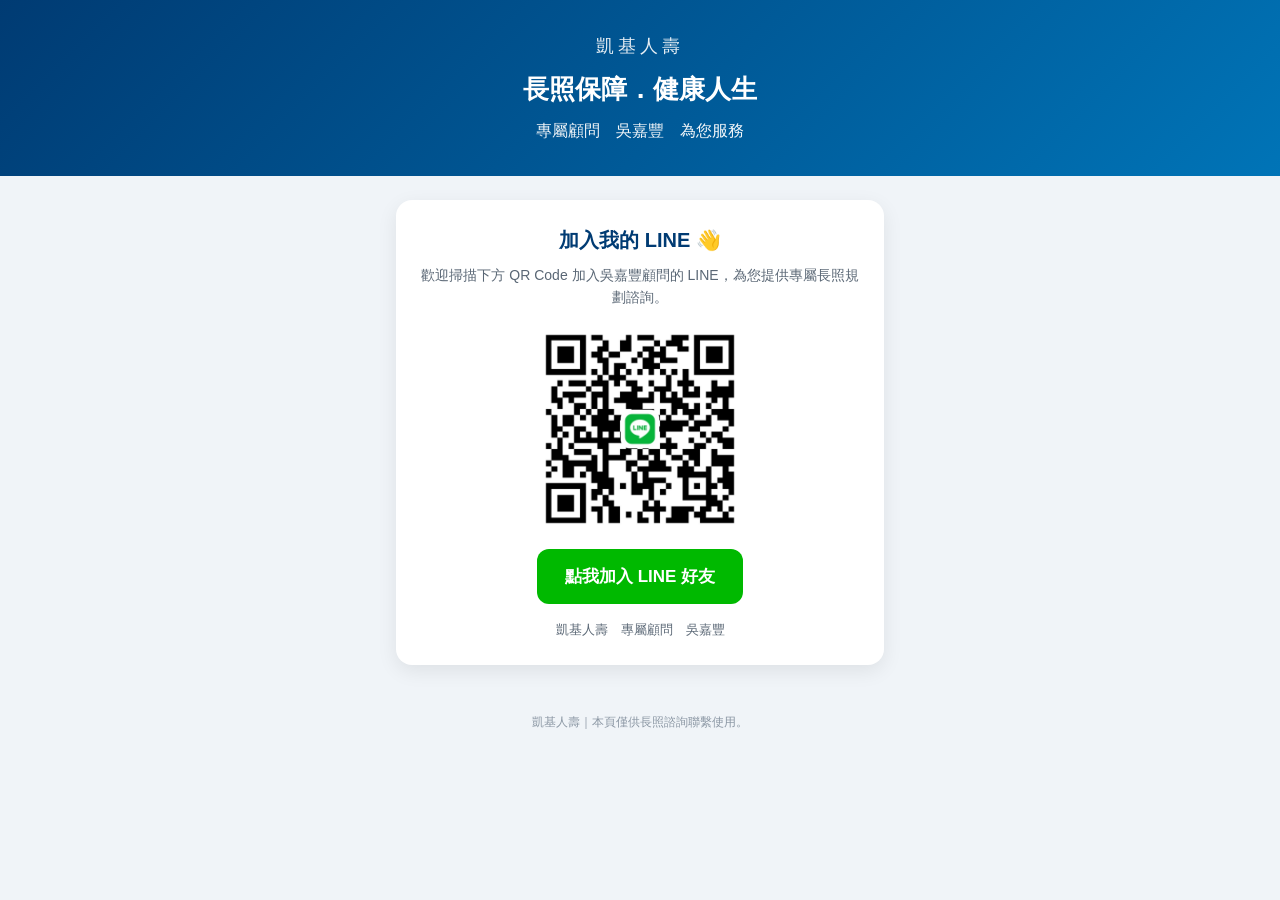
==== commit a66b4343: "改為單頁：僅顯示 QR Code 加入 LINE 好友 - index.html：移除問卷，只保留 LINE 加入卡片（QR Code + 按鈕） - script.js：清空為說明註解（此頁不需 J" ====
--- a/index.html
+++ b/index.html
@@ -1,11 +1,11 @@
 <!DOCTYPE html>
-<!-- 長照博覽會問卷網站：填完問卷即可加入 LINE 好友 -->
+<!-- 長照博覽會：掃 QR Code 加入 LINE 好友（單頁） -->
 <html lang="zh-Hant">
 <head>
   <meta charset="UTF-8" />
-  <!-- 讓手機也能正常顯示（博覽會現場大多用手機掃碼填寫） -->
+  <!-- 讓手機也能正常顯示 -->
   <meta name="viewport" content="width=device-width, initial-scale=1.0" />
-  <title>長照諮詢問卷｜凱基人壽 吳嘉豐</title>
+  <title>加入 LINE｜凱基人壽 吳嘉豐</title>
   <!-- 樣式完全獨立放在 style.css -->
   <link rel="stylesheet" href="style.css" />
 </head>
@@ -17,89 +17,28 @@
     <p class="subtitle">專屬顧問　吳嘉豐　為您服務</p>
   </header>
 
-  <!-- ===== 主要內容區 ===== -->
+  <!-- ===== 主要內容：加入 LINE 卡片 ===== -->
   <main class="container">
+    <section class="card line-card">
+      <h2 class="card-title">加入我的 LINE 👋</h2>
+      <p class="card-note">歡迎掃描下方 QR Code 加入吳嘉豐顧問的 LINE，為您提供專屬長照規劃諮詢。</p>
 
-    <!-- 問卷卡片 -->
-    <section class="card" id="formCard">
-      <h2 class="card-title">免費長照需求小問卷</h2>
-      <p class="card-note">只要 1 分鐘，幫您了解自己的長照準備度，完成後即可加入 LINE 領取專屬資訊。</p>
-
-      <!-- 問卷表單 -->
-      <form id="surveyForm" class="form">
-
-        <!-- 姓名 -->
-        <label class="field">
-          <span class="label-text">您的稱呼 <b class="req">*</b></span>
-          <input type="text" name="name" placeholder="例如：王先生 / 陳小姐" required />
-        </label>
-
-        <!-- 電話 -->
-        <label class="field">
-          <span class="label-text">聯絡電話 <b class="req">*</b></span>
-          <input type="tel" name="phone" placeholder="例如：0912-345-678" required />
-        </label>
-
-        <!-- 年齡層 -->
-        <label class="field">
-          <span class="label-text">您的年齡層 <b class="req">*</b></span>
-          <select name="age" required>
-            <option value="">請選擇</option>
-            <option>30 歲以下</option>
-            <option>31–40 歲</option>
-            <option>41–50 歲</option>
-            <option>51–60 歲</option>
-            <option>61 歲以上</option>
-          </select>
-        </label>
-
-        <!-- 最想了解的主題（可複選） -->
-        <fieldset class="field">
-          <legend class="label-text">最想了解的主題（可複選）</legend>
-          <label class="check"><input type="checkbox" name="topic" value="長照險規劃" /> 長照險規劃</label>
-          <label class="check"><input type="checkbox" name="topic" value="醫療險規劃" /> 醫療險規劃</label>
-          <label class="check"><input type="checkbox" name="topic" value="退休金準備" /> 退休金準備</label>
-          <label class="check"><input type="checkbox" name="topic" value="保單健檢" /> 既有保單健檢</label>
-        </fieldset>
-
-        <!-- 是否已有長照準備 -->
-        <fieldset class="field">
-          <legend class="label-text">您目前是否已有長照相關保障？ <b class="req">*</b></legend>
-          <label class="radio"><input type="radio" name="ready" value="已有" required /> 已經有</label>
-          <label class="radio"><input type="radio" name="ready" value="還沒有" /> 還沒有</label>
-          <label class="radio"><input type="radio" name="ready" value="不確定" /> 不太確定</label>
-        </fieldset>
-
-        <!-- 送出按鈕 -->
-        <button type="submit" class="submit-btn">送出問卷，加入 LINE</button>
-      </form>
-    </section>
-
-    <!-- 完成後顯示的 LINE 加入卡片（預設隱藏，由 script.js 控制） -->
-    <section class="card line-card" id="lineCard" hidden>
-      <h2 class="card-title">感謝您的填寫！🎉</h2>
-      <p class="card-note">請掃描下方 QR Code 或點擊按鈕，加入吳嘉豐顧問的 LINE，領取您的專屬長照資訊。</p>
-
-      <!-- QR Code 圖片請直接放在根目錄，命名為 line-qr.png -->
+      <!-- QR Code 圖片直接放在根目錄：line-qr.png -->
       <img class="qr" src="line-qr.png" alt="LINE 加入好友 QR Code"
            onerror="this.style.display='none'" />
 
-      <!-- 加入好友按鈕：請把下方網址換成您的 LINE 官方帳號 / 加好友連結 -->
-      <a class="line-btn" id="lineBtn"
+      <!-- 加入好友按鈕：請把下方網址換成您的 LINE 加好友連結 -->
+      <a class="line-btn"
          href="https://line.me/R/ti/p/@你的LINE_ID"
-         target="_blank" rel="noopener">加入 LINE 好友</a>
+         target="_blank" rel="noopener">點我加入 LINE 好友</a>
 
       <p class="card-small">凱基人壽　專屬顧問　吳嘉豐</p>
     </section>
-
   </main>
 
   <!-- ===== 頁尾 ===== -->
   <footer class="footer">
-    <p>凱基人壽｜本問卷僅供長照需求參考，實際保障內容以保單條款為準。</p>
+    <p>凱基人壽｜本頁僅供長照諮詢聯繫使用。</p>
   </footer>
-
-  <!-- 行為邏輯完全獨立放在 script.js -->
-  <script src="script.js"></script>
 </body>
 </html>
